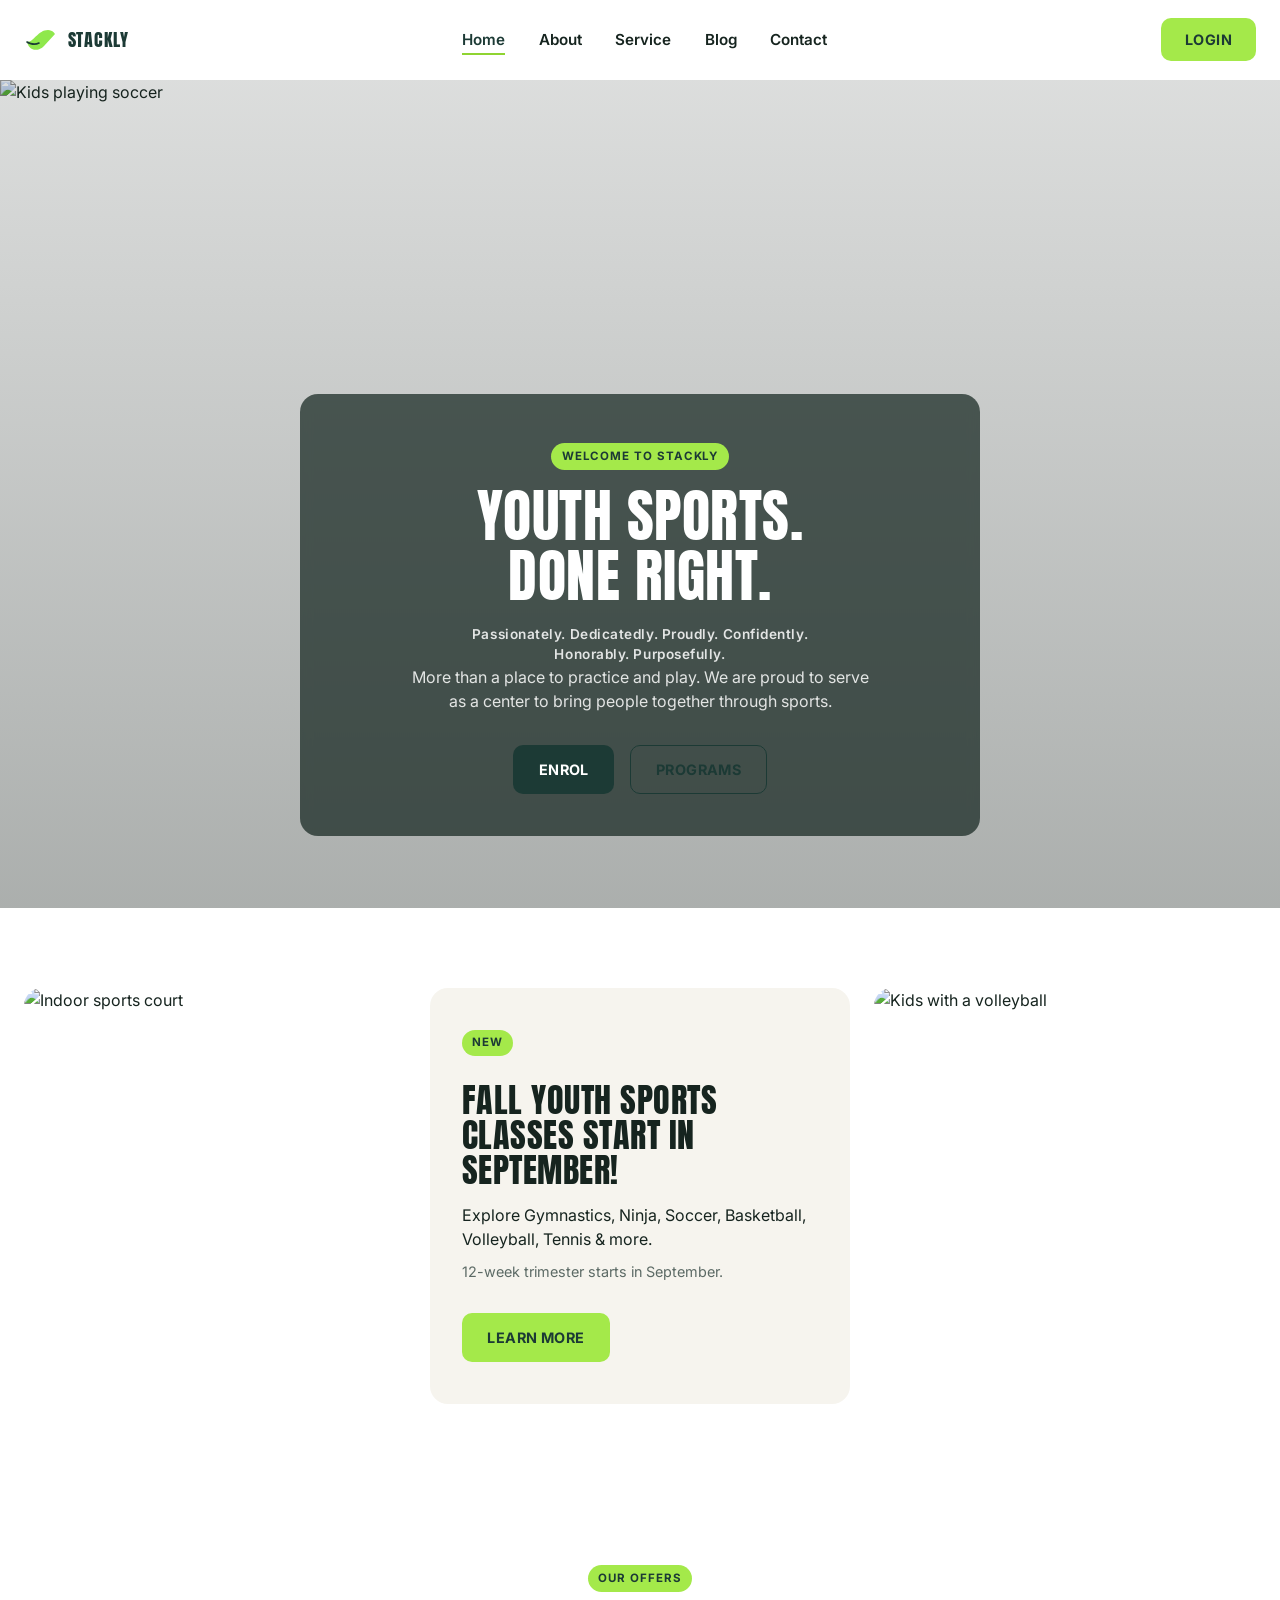
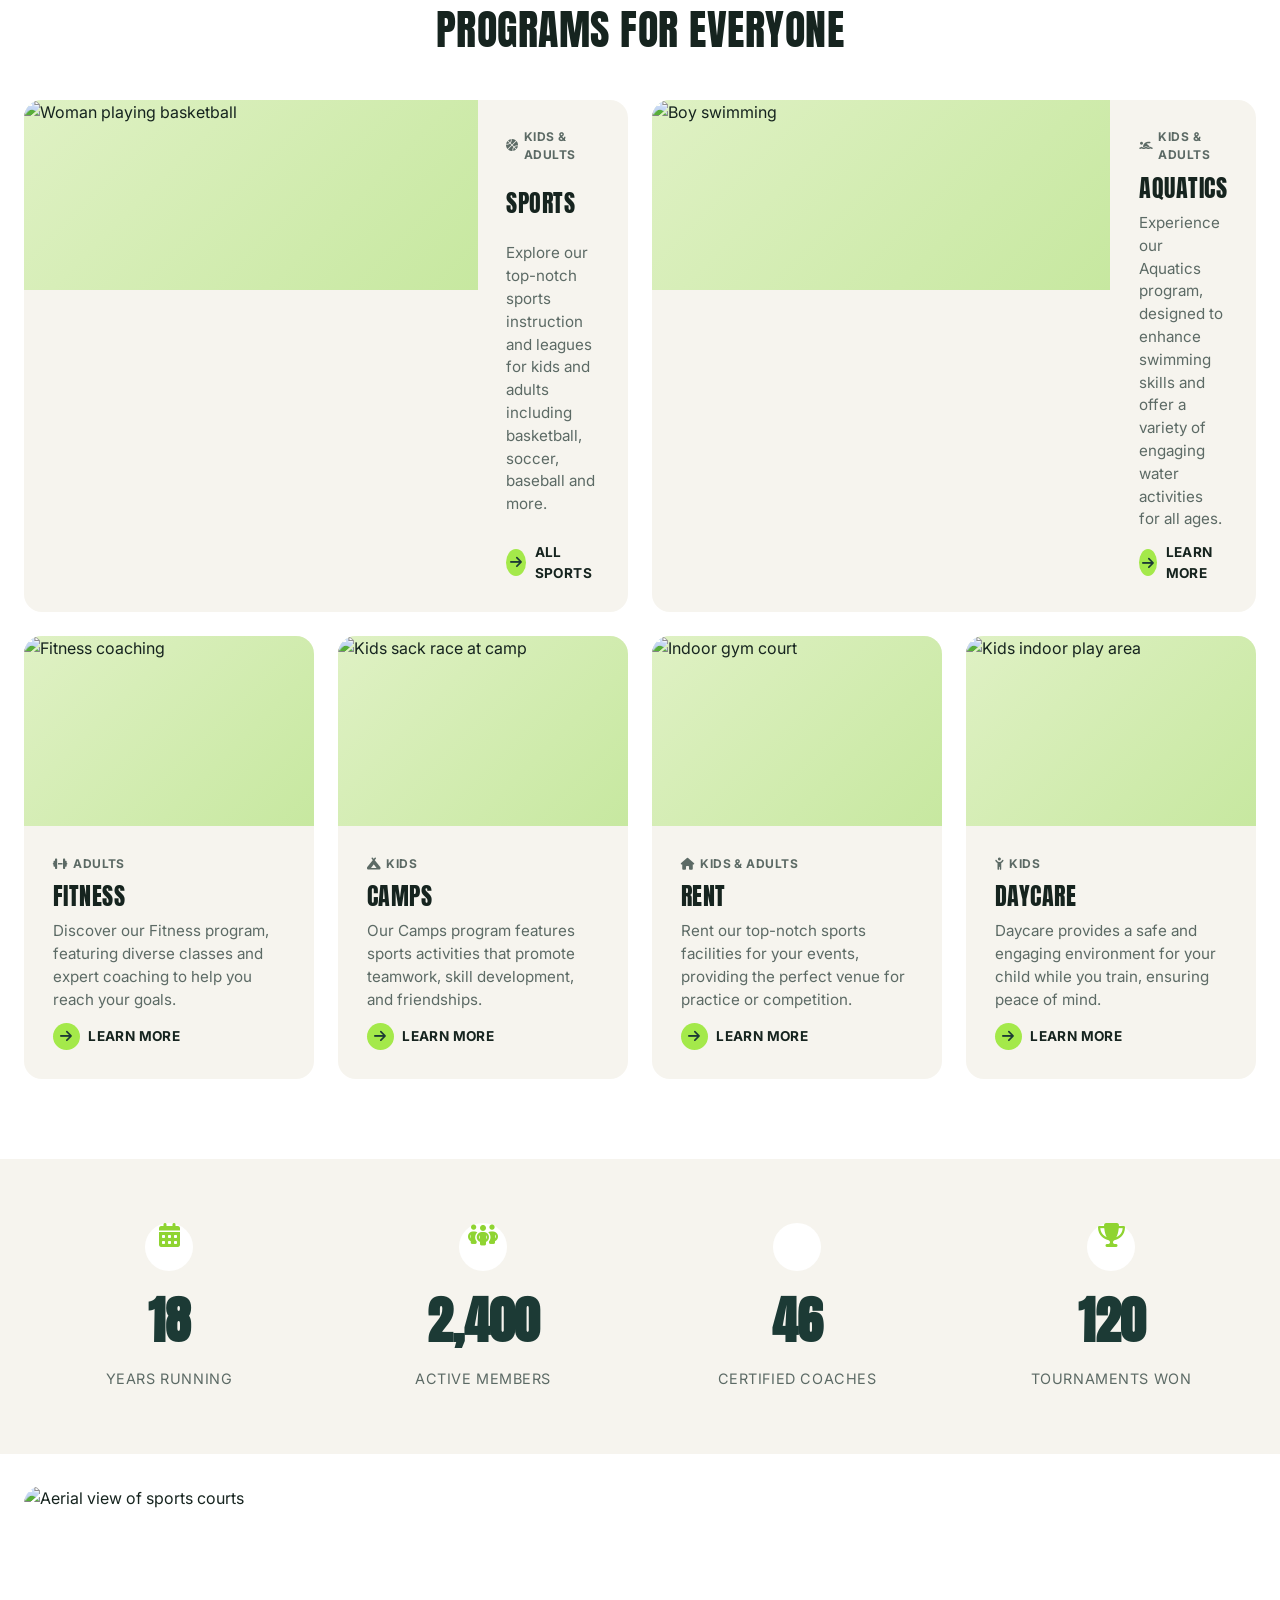
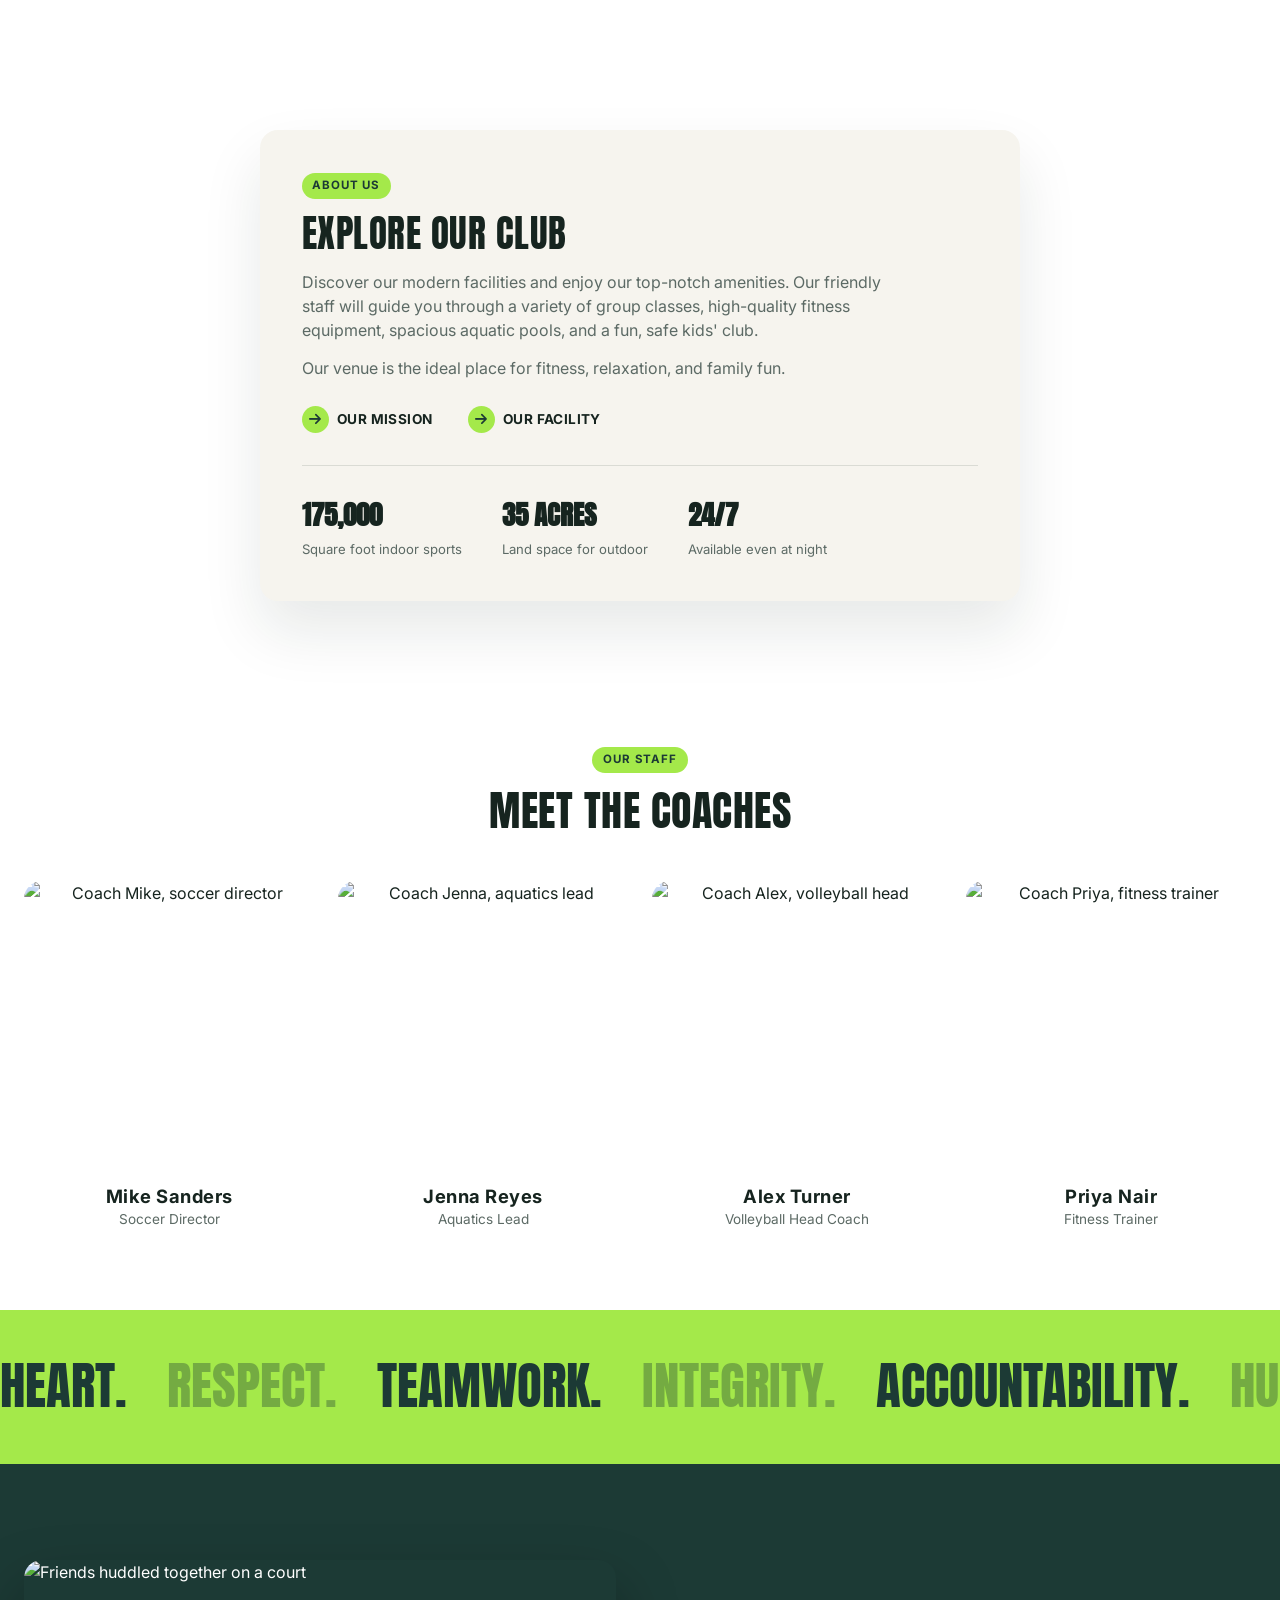
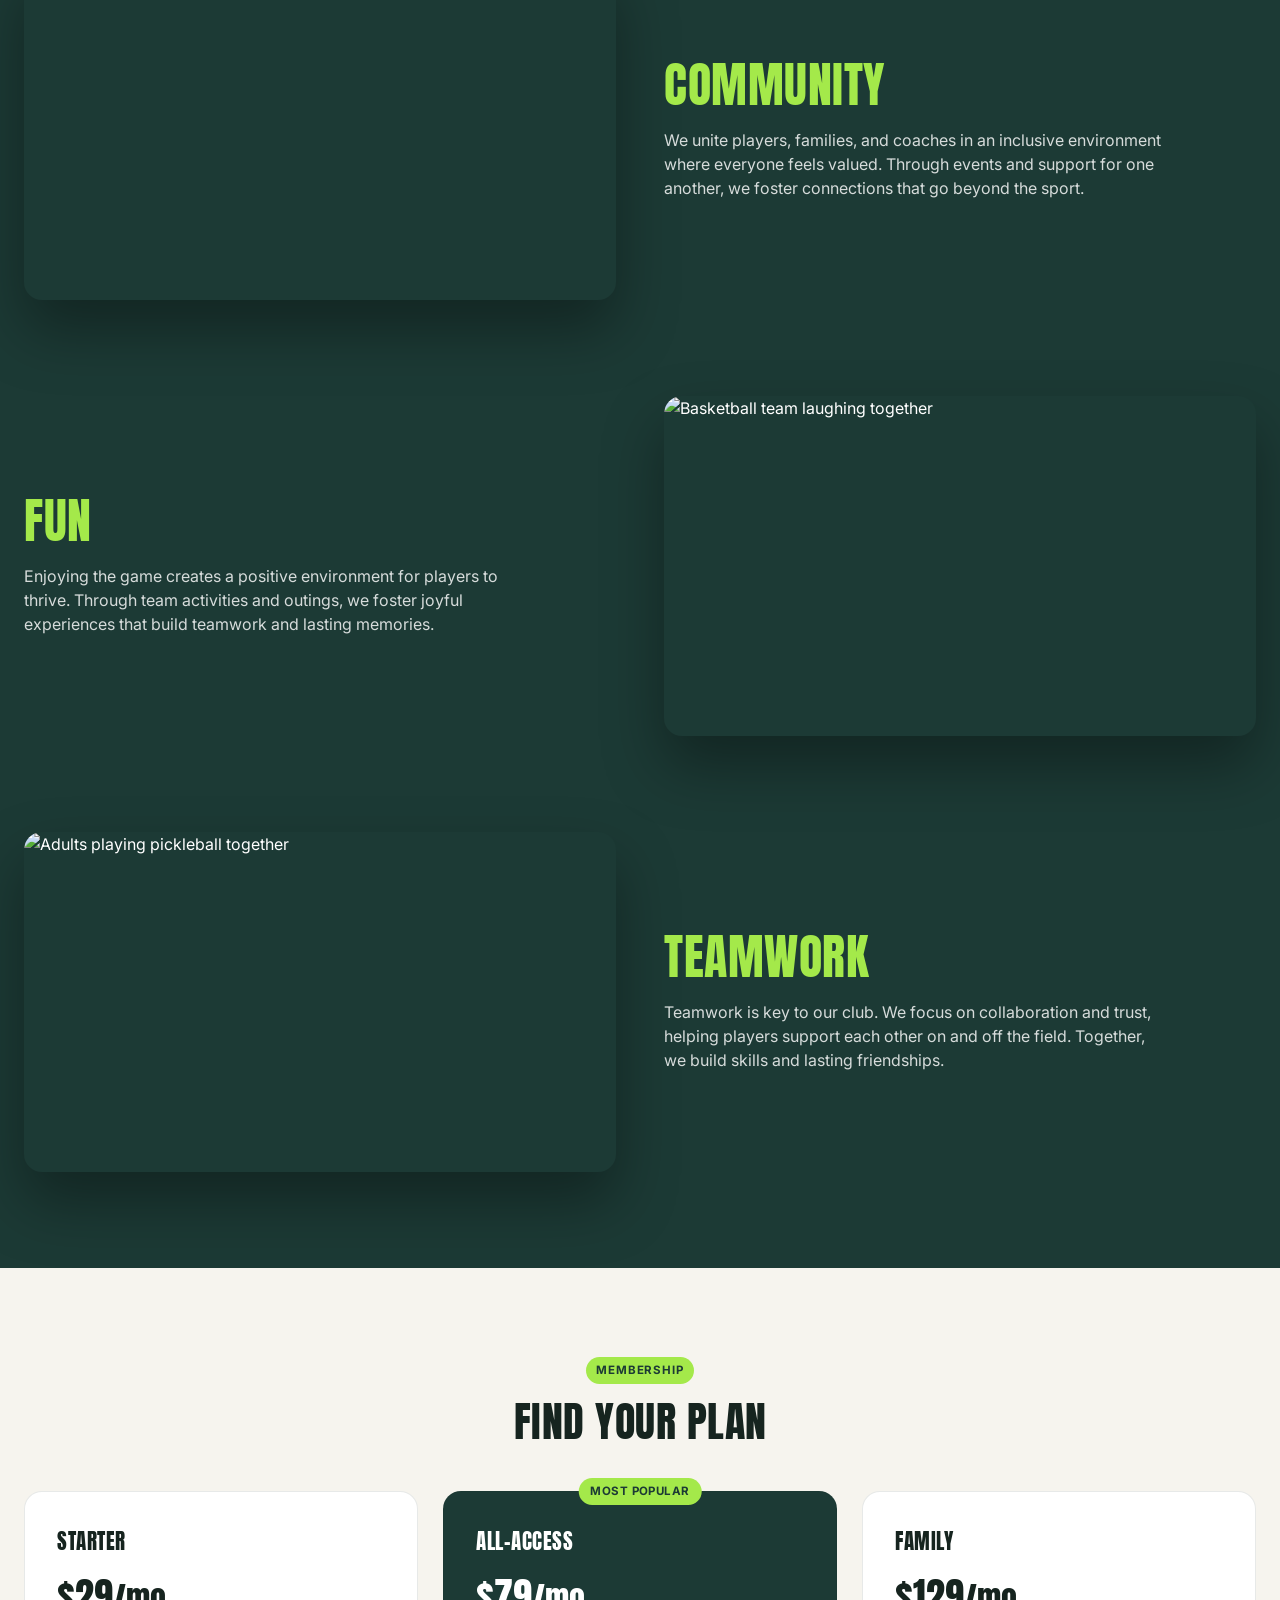
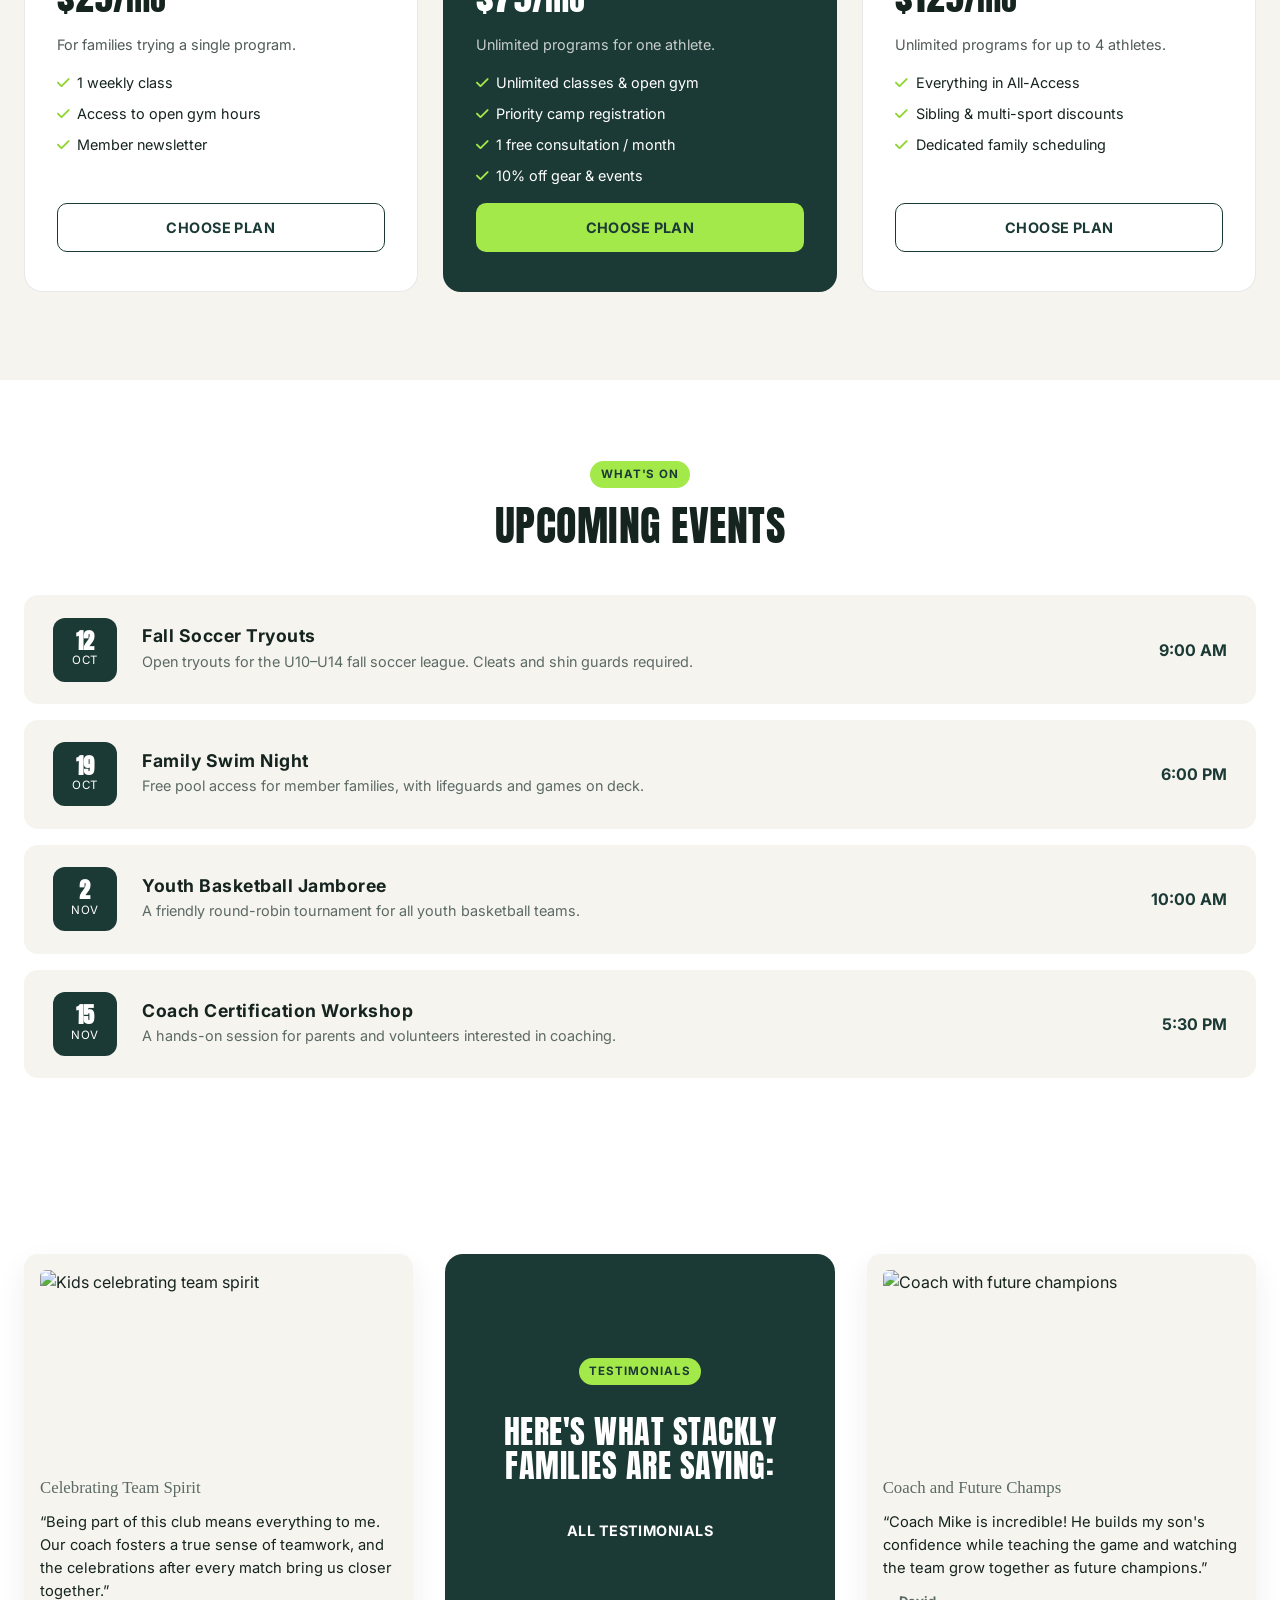
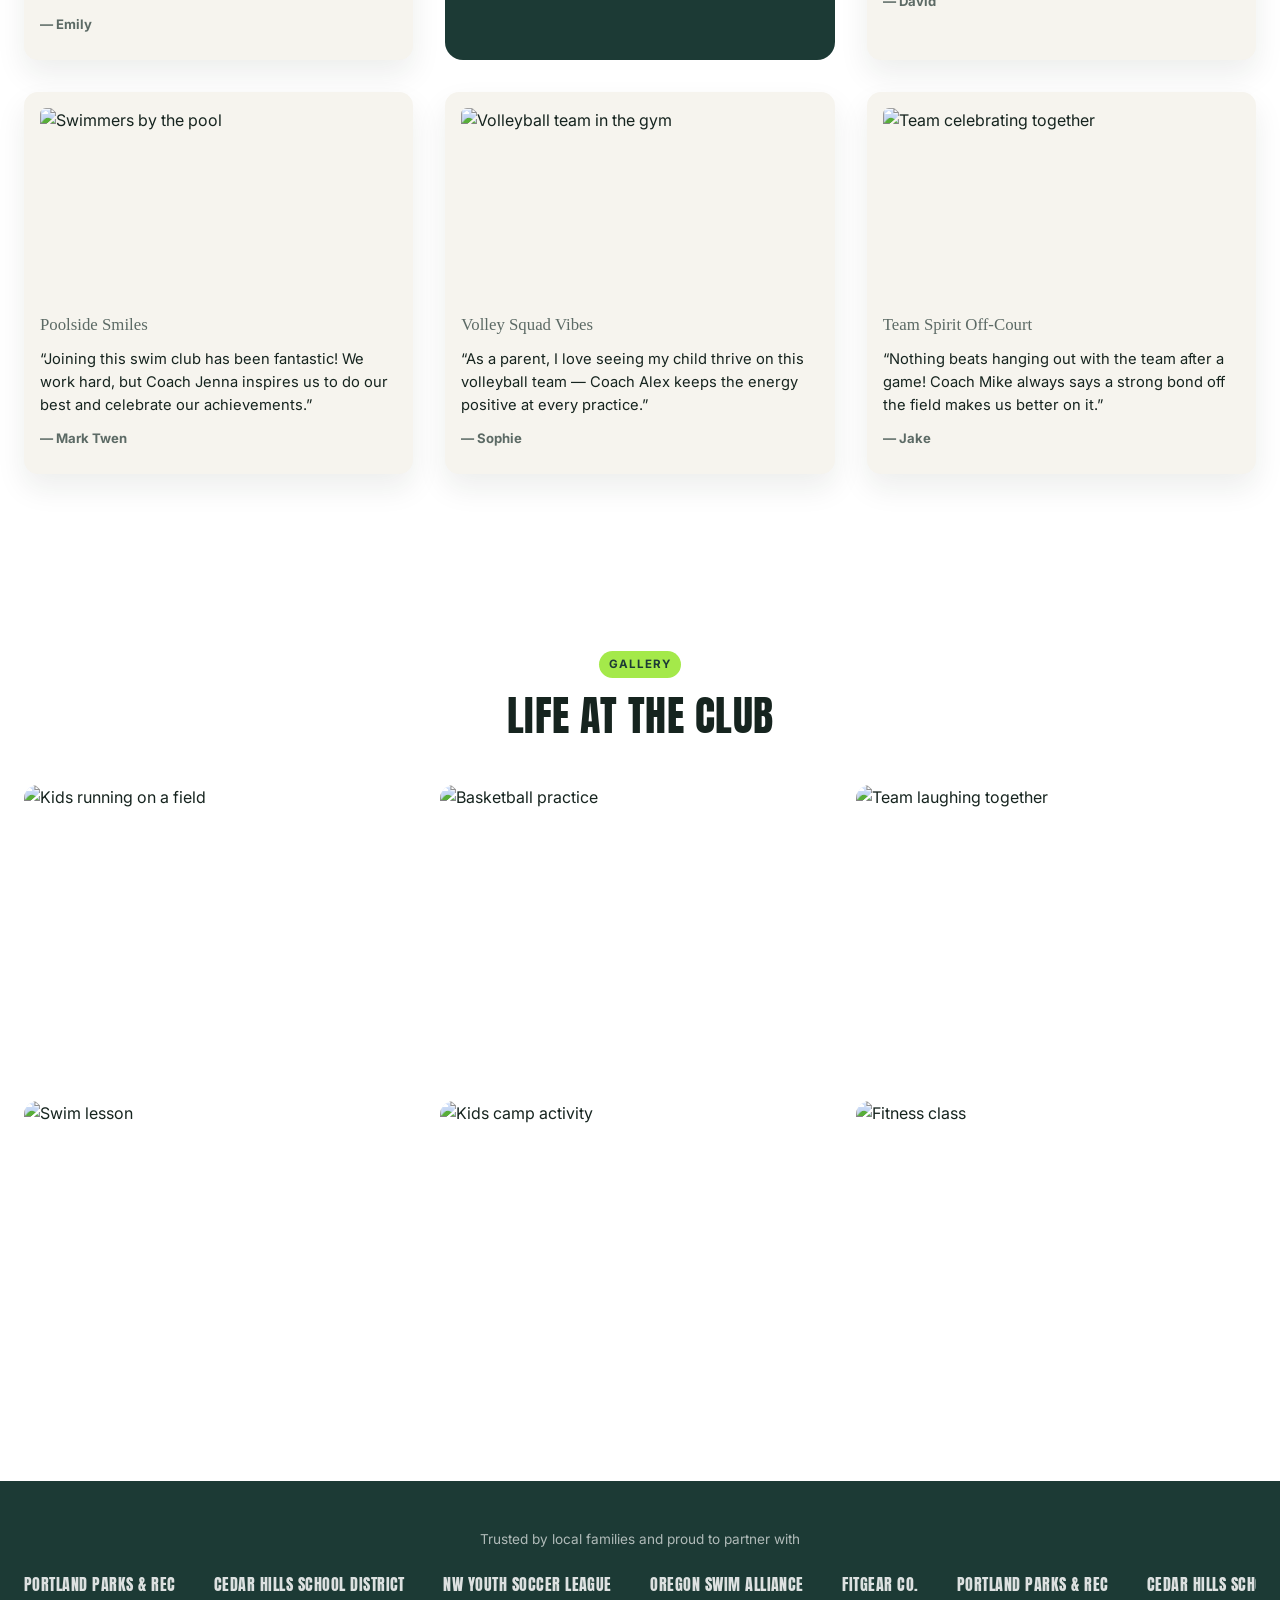
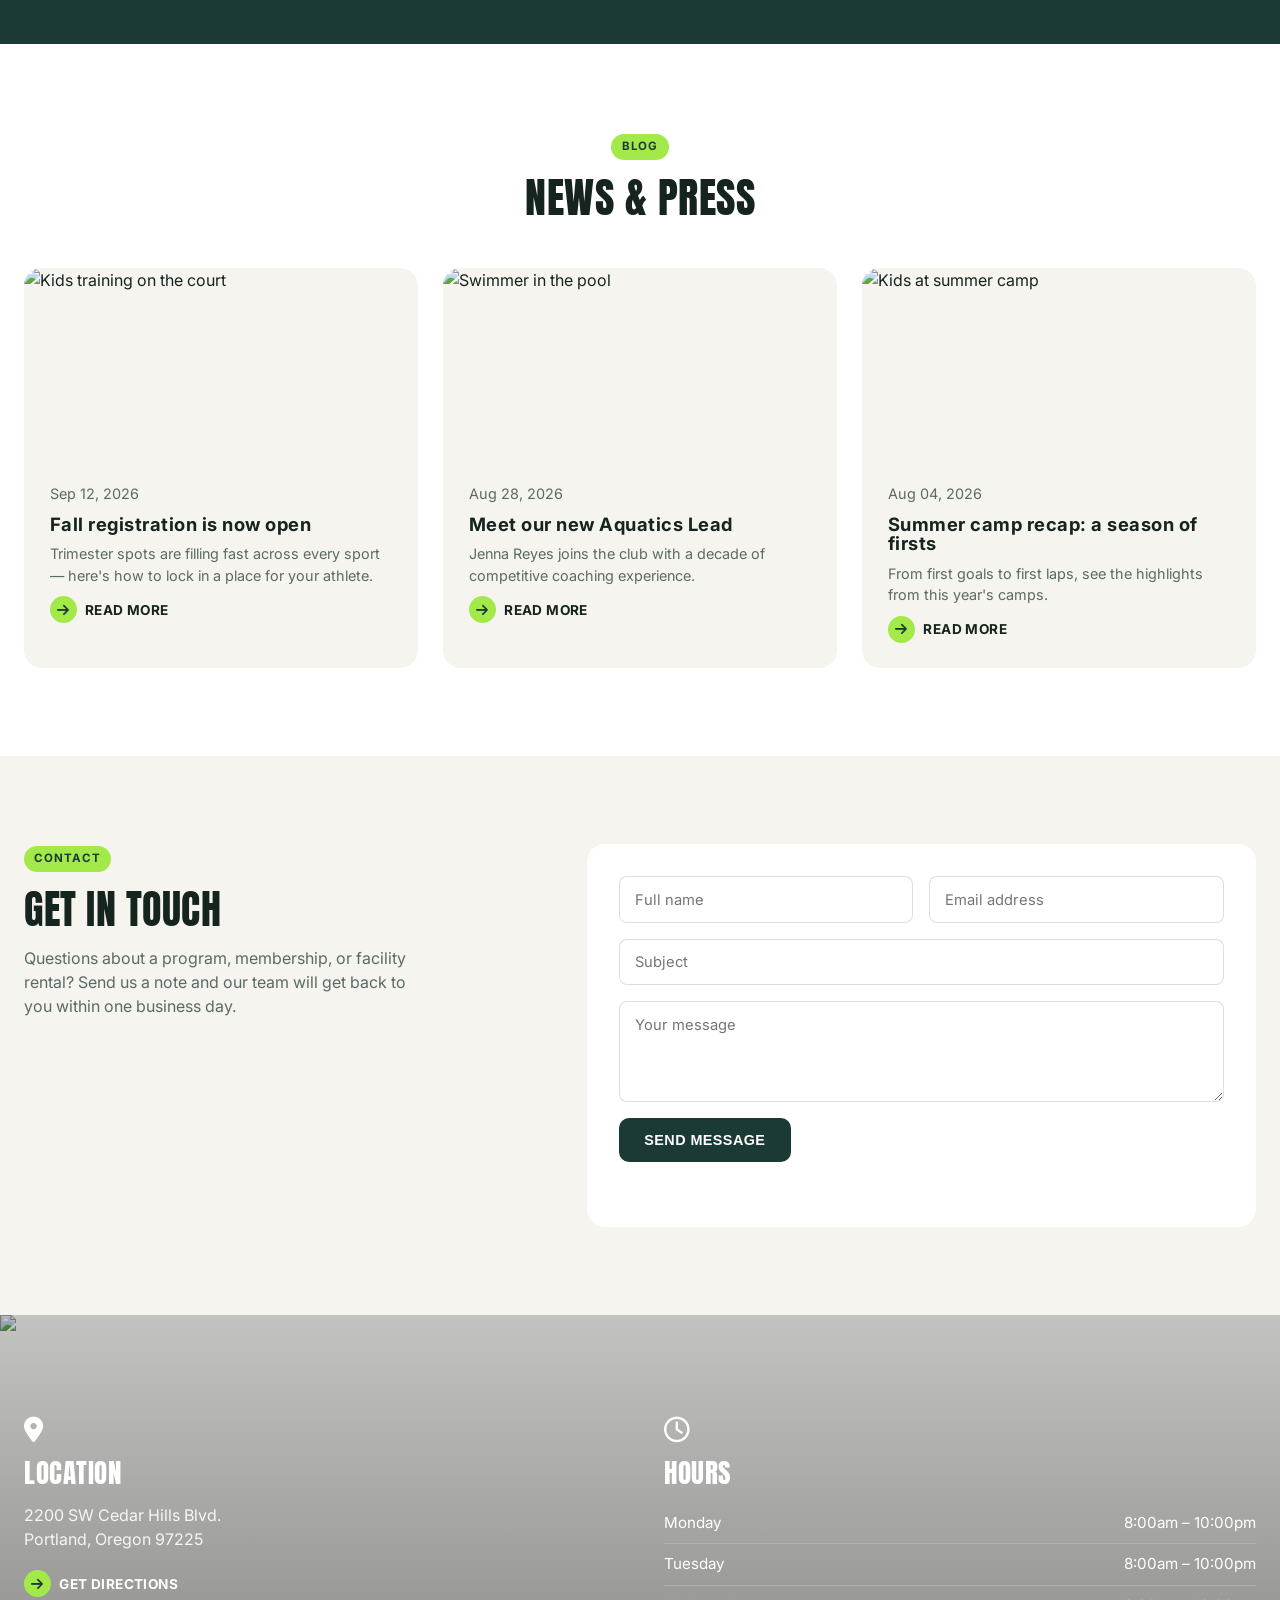
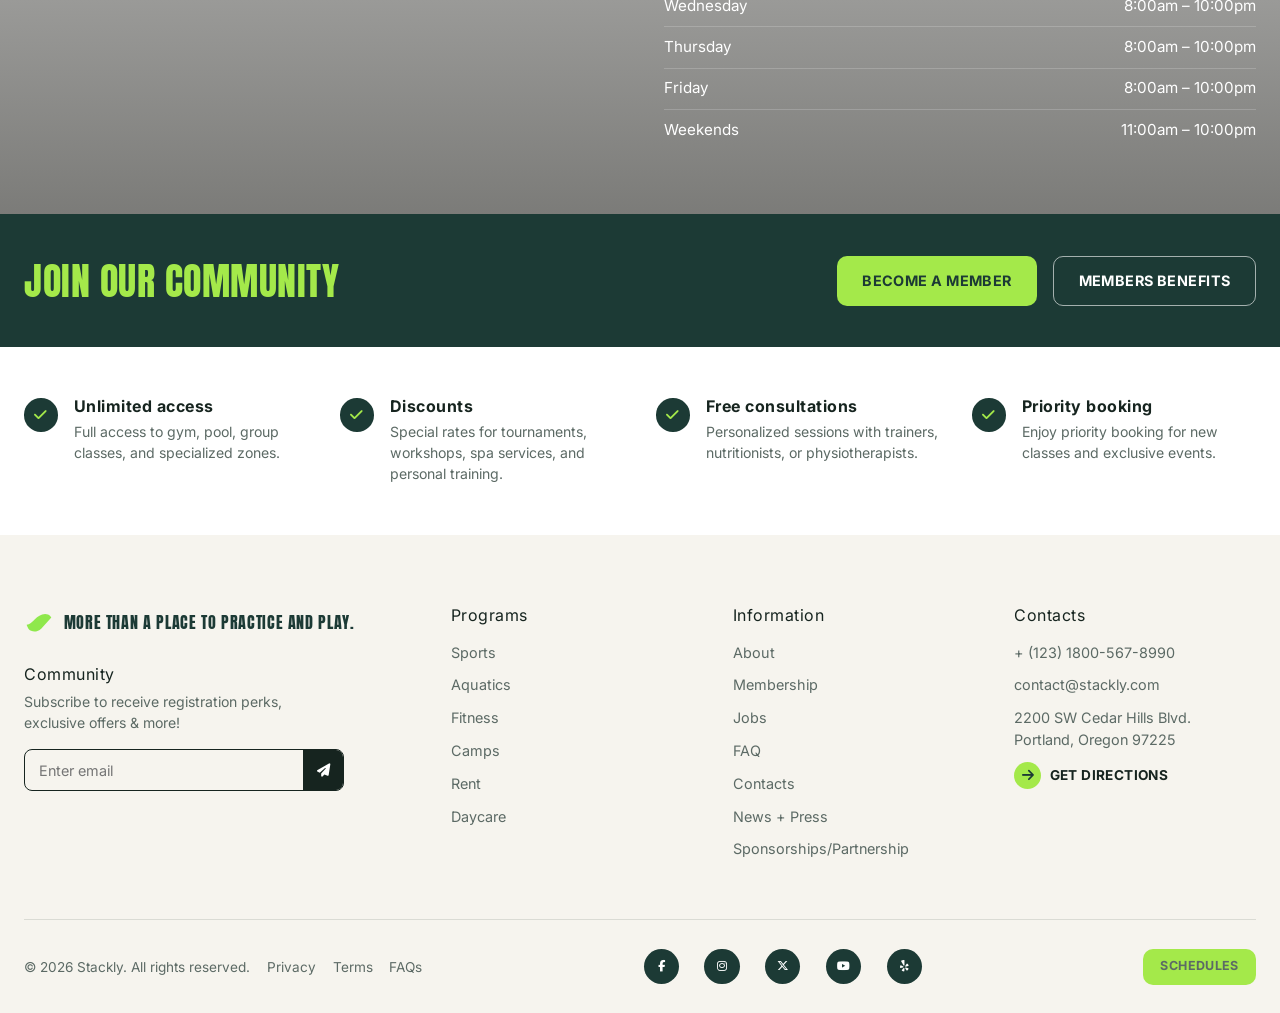
==== index.html @ ed0fb5b7 "first commit" ====
<!DOCTYPE html>
<html lang="en">
<head>
<meta charset="UTF-8">
<meta name="viewport" content="width=device-width, initial-scale=1.0">
<title>Stackly — Youth Sports. Done Right.</title>
<link rel="preconnect" href="https://fonts.googleapis.com">
<link rel="preconnect" href="https://fonts.gstatic.com" crossorigin>
<link href="https://fonts.googleapis.com/css2?family=Anton&family=Inter:wght@400;500;600;700&display=swap" rel="stylesheet">
<link rel="stylesheet" href="https://cdnjs.cloudflare.com/ajax/libs/font-awesome/6.5.2/css/all.min.css" integrity="sha512-Evv84Mr4kqVGRNSgIGL/F/aIDqQb7xQ2vcrdIwxfjThSH8CSR7PBEakCr51Ck+w+/U6swU2Im1vVX0SVk9ABhg==" crossorigin="anonymous" referrerpolicy="no-referrer">
<link rel="stylesheet" href="styles.css">
<link rel="stylesheet" href="https://cdnjs.cloudflare.com/ajax/libs/font-awesome/6.7.2/css/all.min.css">
</head>
<body>

<div class="scroll-progress" id="scrollProgress"></div>

<!-- ===== HEADER ===== -->
<header class="site-header" id="siteHeader">
  <div class="header-inner">
    <a href="./index.html" class="logo">
      <svg width="34" height="34" viewBox="0 0 34 34" fill="none" xmlns="http://www.w3.org/2000/svg">
        <path d="M3 20C10 20 14 8 24 8C29 8 31 12 31 12L20 24C20 24 15 30 8 27C4.5 25.5 3 20 3 20Z" fill="#8FE84C"/>
        <path d="M3 20C3 20 9 24 15 21" stroke="#1B3B36" stroke-width="1.6" stroke-linecap="round"/>
      </svg>
      <span>Stackly</span>
    </a>

    <nav class="main-nav" id="mainNav">
      <ul>
        <li><a href="./index.html" class="nav-link active">Home</a></li>
        <li><a href="./about.html" class="nav-link">About</a></li>
        <li><a href="./service.html" class="nav-link">Service</a></li>
        <li><a href="./blog.html" class="nav-link">Blog</a></li>
        <li><a href="./contact.html" class="nav-link">Contact</a></li>
      </ul>
    </nav>

    <div class="header-actions">
      <a href="./login.html" class="btn btn-login">Login</a>
      <button class="hamburger" id="hamburger" aria-label="Toggle menu" aria-expanded="false">
        <span></span><span></span><span></span>
      </button>
    </div>
  </div>
</header>

<!-- ===== HERO ===== -->
<section class="hero" id="home">
  <div class="hero-media">
    <img src="https://images.unsplash.com/photo-1508098682722-e99c43a406b2?q=80&w=1920&auto=format&fit=crop" alt="Kids playing soccer">
  </div>
  <div class="hero-card reveal" data-reveal>
    <span class="tag">Welcome to Stackly</span>
    <h1>Youth Sports.<br>Done Right.</h1>
    <p class="hero-descriptors">Passionately. Dedicatedly. Proudly. Confidently. Honorably. Purposefully.</p>
    <p>More than a place to practice and play. We are proud to serve as a
      center to bring people together through sports.</p>
    <div class="hero-buttons">
      <a href="#service" class="btn btn-dark">Enrol</a>
      <a href="#service" class="btn btn-outline">Programs</a>
    </div>
  </div>
</section>

<!-- ===== PROMO STRIP ===== -->
<section class="promo">
  <div class="promo-grid">
    <figure class="promo-img reveal" data-reveal>
      <img src="https://images.unsplash.com/photo-1546519638-68e109498ffc?q=80&w=1200&auto=format&fit=crop" alt="Indoor sports court">
    </figure>
    <div class="promo-copy reveal" data-reveal>
      <span class="tag tag-light">New</span>
      <h2>Fall youth sports<br>classes start in<br>September!</h2>
      <p>Explore Gymnastics, Ninja, Soccer, Basketball, Volleyball, Tennis
        &amp; more.</p>
      <p class="fine">12-week trimester starts in September.</p>
      <a href="#service" class="btn btn-lime">Learn more</a>
    </div>
    <figure class="promo-img reveal" data-reveal>
      <img src="https://images.unsplash.com/photo-1594736797933-d0b22ba52a4d?q=80&w=1200&auto=format&fit=crop" alt="Kids with a volleyball">
    </figure>
  </div>
</section>

<!-- ===== SERVICE / PROGRAMS ===== -->
<section class="programs" id="service">
  <div class="section-head reveal" data-reveal>
    <span class="tag tag-light">Our offers</span>
    <h2>Programs for everyone</h2>
  </div>

  <div class="programs-grid">
    <article class="program-card program-large reveal" data-reveal>
      <img src="https://images.unsplash.com/photo-1517649763962-0c623066013b?q=80&w=1000&auto=format&fit=crop" alt="Woman playing basketball">
      <div class="program-body">
        <span class="chip"><i class="fa-solid fa-basketball"></i> Kids &amp; Adults</span>
        <h3>Sports</h3>
        <p>Explore our top-notch sports instruction and leagues for kids
          and adults including basketball, soccer, baseball and more.</p>
        <a href="#" class="link-arrow">All sports</a>
      </div>
    </article>

    <article class="program-card program-large reveal" data-reveal>
      <img src="https://images.unsplash.com/photo-1600965962361-9035dbfd1c50?q=80&w=1000&auto=format&fit=crop" alt="Boy swimming">
      <div class="program-body">
        <span class="chip"><i class="fa-solid fa-person-swimming"></i> Kids &amp; Adults</span>
        <h3>Aquatics</h3>
        <p>Experience our Aquatics program, designed to enhance swimming
          skills and offer a variety of engaging water activities for all ages.</p>
        <a href="#" class="link-arrow">Learn more</a>
      </div>
    </article>

    <article class="program-card reveal" data-reveal>
      <img src="https://images.unsplash.com/photo-1518611012118-696072aa579a?q=80&w=700&auto=format&fit=crop" alt="Fitness coaching">
      <div class="program-body">
        <span class="chip"><i class="fa-solid fa-dumbbell"></i> Adults</span>
        <h3>Fitness</h3>
        <p>Discover our Fitness program, featuring diverse classes and
          expert coaching to help you reach your goals.</p>
        <a href="#" class="link-arrow">Learn more</a>
      </div>
    </article>

    <article class="program-card reveal" data-reveal>
      <img src="https://images.unsplash.com/photo-1526401485004-46910ecc8e51?q=80&w=700&auto=format&fit=crop" alt="Kids sack race at camp" data-fallback-icon="fa-campground">
      <div class="program-body">
        <span class="chip"><i class="fa-solid fa-campground"></i> Kids</span>
        <h3>Camps</h3>
        <p>Our Camps program features sports activities that promote
          teamwork, skill development, and friendships.</p>
        <a href="#" class="link-arrow">Learn more</a>
      </div>
    </article>

    <article class="program-card reveal" data-reveal>
      <img src="https://images.unsplash.com/photo-1546519638-68e109498ffc?q=80&w=700&auto=format&fit=crop" alt="Indoor gym court">
      <div class="program-body">
        <span class="chip"><i class="fa-solid fa-house"></i> Kids &amp; Adults</span>
        <h3>Rent</h3>
        <p>Rent our top-notch sports facilities for your events, providing
          the perfect venue for practice or competition.</p>
        <a href="#" class="link-arrow">Learn more</a>
      </div>
    </article>

    <article class="program-card reveal" data-reveal>
      <img src="https://images.unsplash.com/photo-1596464716127-f2a82984de30?q=80&w=700&auto=format&fit=crop" alt="Kids indoor play area">
      <div class="program-body">
        <span class="chip"><i class="fa-solid fa-child-reaching"></i> Kids</span>
        <h3>Daycare</h3>
        <p>Daycare provides a safe and engaging environment for your
          child while you train, ensuring peace of mind.</p>
        <a href="#" class="link-arrow">Learn more</a>
      </div>
    </article>
  </div>
</section>

<!-- ===== ACHIEVEMENTS ===== -->
<section class="achievements">
  <div class="achievements-grid">
    <div class="achieve reveal" data-reveal>
      <i class="fa-solid fa-calendar-days achieve-icon"></i>
      <strong data-count="18">0</strong>
      <span>Years running</span>
    </div>
    <div class="achieve reveal" data-reveal>
      <i class="fa-solid fa-people-group achieve-icon"></i>
      <strong data-count="2400">0</strong>
      <span>Active members</span>
    </div>
    <div class="achieve reveal" data-reveal>
      <i class="fa-solid fa-whistle achieve-icon"></i>
      <strong data-count="46">0</strong>
      <span>Certified coaches</span>
    </div>
    <div class="achieve reveal" data-reveal>
      <i class="fa-solid fa-trophy achieve-icon"></i>
      <strong data-count="120">0</strong>
      <span>Tournaments won</span>
    </div>
  </div>
</section>

<!-- ===== ABOUT / EXPLORE CLUB ===== -->
<section class="explore" id="about">
  <div class="explore-media">
    <img src="https://images.unsplash.com/photo-1524015368236-d0e2680f0c04?q=80&w=1600&auto=format&fit=crop" alt="Aerial view of sports courts">
  </div>

  <div class="explore-card reveal" data-reveal>
    <span class="tag tag-light">About us</span>
    <h2>Explore our club</h2>
    <p>Discover our modern facilities and enjoy our top-notch amenities.
      Our friendly staff will guide you through a variety of group
      classes, high-quality fitness equipment, spacious aquatic pools,
      and a fun, safe kids' club.</p>
    <p>Our venue is the ideal place for fitness, relaxation, and family fun.</p>

    <div class="explore-links">
      <a href="#about" class="link-arrow">Our mission</a>
      <a href="#about" class="link-arrow">Our facility</a>
    </div>

    <div class="stats">
      <div class="stat">
        <strong>175,000</strong>
        <span>Square foot indoor sports</span>
      </div>
      <div class="stat">
        <strong>35 acres</strong>
        <span>Land space for outdoor</span>
      </div>
      <div class="stat">
        <strong>24/7</strong>
        <span>Available even at night</span>
      </div>
    </div>
  </div>
</section>

<!-- ===== COACHES ===== -->
<section class="coaches">
  <div class="section-head reveal" data-reveal>
    <span class="tag tag-light">Our staff</span>
    <h2>Meet the coaches</h2>
  </div>
  <div class="coaches-grid">
    <article class="coach-card reveal" data-reveal>
      <img src="https://images.unsplash.com/photo-1607346256330-dee7af15f7c5?q=80&w=600&auto=format&fit=crop" alt="Coach Mike, soccer director" data-fallback-icon="fa-futbol">
      <h3>Mike Sanders</h3>
      <span>Soccer Director</span>
    </article>
    <article class="coach-card reveal" data-reveal>
      <img src="https://images.unsplash.com/photo-1544005313-94ddf0286df2?q=80&w=600&auto=format&fit=crop" alt="Coach Jenna, aquatics lead" data-fallback-icon="fa-person-swimming">
      <h3>Jenna Reyes</h3>
      <span>Aquatics Lead</span>
    </article>
    <article class="coach-card reveal" data-reveal>
      <img src="https://images.unsplash.com/photo-1500648767791-00dcc994a43e?q=80&w=600&auto=format&fit=crop" alt="Coach Alex, volleyball head" data-fallback-icon="fa-volleyball">
      <h3>Alex Turner</h3>
      <span>Volleyball Head Coach</span>
    </article>
    <article class="coach-card reveal" data-reveal>
      <img src="https://images.unsplash.com/photo-1487412720507-e7ab37603c6f?q=80&w=600&auto=format&fit=crop" alt="Coach Priya, fitness trainer" data-fallback-icon="fa-dumbbell">
      <h3>Priya Nair</h3>
      <span>Fitness Trainer</span>
    </article>
  </div>
</section>

<!-- ===== VALUES MARQUEE ===== -->
<section class="values">
  <div class="marquee">
    <div class="marquee-track">
      <span>Heart.</span><span class="dim">Respect.</span><span>Teamwork.</span><span class="dim">Integrity.</span><span>Accountability.</span><span class="dim">Humility.</span><span>Spirit.</span><span class="dim">Self-Belief.</span>
      <span>Heart.</span><span class="dim">Respect.</span><span>Teamwork.</span><span class="dim">Integrity.</span><span>Accountability.</span><span class="dim">Humility.</span><span>Spirit.</span><span class="dim">Self-Belief.</span>
    </div>
  </div>
</section>

<!-- ===== COMMUNITY / FUN / TEAMWORK ===== -->
<section class="pillars">
  <div class="pillar">
    <figure class="pillar-img reveal" data-reveal="left">
      <img src="https://images.unsplash.com/photo-1543351611-58f69d7c1781?q=80&w=1200&auto=format&fit=crop" alt="Friends huddled together on a court">
    </figure>
    <div class="pillar-copy reveal" data-reveal="right">
      <h2>Community</h2>
      <p>We unite players, families, and coaches in an inclusive
        environment where everyone feels valued. Through events and
        support for one another, we foster connections that go beyond
        the sport.</p>
    </div>
  </div>

  <div class="pillar pillar-reverse">
    <figure class="pillar-img reveal" data-reveal="right">
      <img src="https://images.unsplash.com/photo-1519861531473-9200262188bf?q=80&w=1200&auto=format&fit=crop" alt="Basketball team laughing together">
    </figure>
    <div class="pillar-copy reveal" data-reveal="left">
      <h2>Fun</h2>
      <p>Enjoying the game creates a positive environment for players to
        thrive. Through team activities and outings, we foster joyful
        experiences that build teamwork and lasting memories.</p>
    </div>
  </div>

  <div class="pillar">
    <figure class="pillar-img reveal" data-reveal="left">
      <img src="https://images.unsplash.com/photo-1595435934249-5df7ed86e1c0?q=80&w=1200&auto=format&fit=crop" alt="Adults playing pickleball together">
    </figure>
    <div class="pillar-copy reveal" data-reveal="right">
      <h2>Teamwork</h2>
      <p>Teamwork is key to our club. We focus on collaboration and
        trust, helping players support each other on and off the field.
        Together, we build skills and lasting friendships.</p>
    </div>
  </div>
</section>

<!-- ===== TESTIMONIALS / BLOG ===== -->
<section class="pricing">
  <div class="section-head reveal" data-reveal>
    <span class="tag tag-light">Membership</span>
    <h2>Find your plan</h2>
  </div>
  <div class="pricing-grid">
    <article class="price-card reveal" data-reveal="zoom">
      <h3>Starter</h3>
      <p class="price"><span>$29</span>/mo</p>
      <p class="price-desc">For families trying a single program.</p>
      <ul>
        <li>1 weekly class</li>
        <li>Access to open gym hours</li>
        <li>Member newsletter</li>
      </ul>
      <a href="#login" class="btn btn-outline">Choose plan</a>
    </article>
    <article class="price-card price-featured reveal" data-reveal>
      <span class="price-badge">Most popular</span>
      <h3>All-Access</h3>
      <p class="price"><span>$79</span>/mo</p>
      <p class="price-desc">Unlimited programs for one athlete.</p>
      <ul>
        <li>Unlimited classes &amp; open gym</li>
        <li>Priority camp registration</li>
        <li>1 free consultation / month</li>
        <li>10% off gear &amp; events</li>
      </ul>
      <a href="#login" class="btn btn-lime">Choose plan</a>
    </article>
    <article class="price-card reveal" data-reveal="zoom">
      <h3>Family</h3>
      <p class="price"><span>$129</span>/mo</p>
      <p class="price-desc">Unlimited programs for up to 4 athletes.</p>
      <ul>
        <li>Everything in All-Access</li>
        <li>Sibling &amp; multi-sport discounts</li>
        <li>Dedicated family scheduling</li>
      </ul>
      <a href="#login" class="btn btn-outline">Choose plan</a>
    </article>
  </div>
</section>

<!-- ===== UPCOMING EVENTS ===== -->
<section class="events">
  <div class="section-head reveal" data-reveal>
    <span class="tag tag-light">What's on</span>
    <h2>Upcoming events</h2>
  </div>
  <div class="events-list">
    <div class="event-row reveal" data-reveal>
      <div class="event-date"><strong>12</strong><span>Oct</span></div>
      <div class="event-body">
        <h3>Fall Soccer Tryouts</h3>
        <p>Open tryouts for the U10–U14 fall soccer league. Cleats and shin guards required.</p>
      </div>
      <span class="event-time">9:00 AM</span>
    </div>
    <div class="event-row reveal" data-reveal>
      <div class="event-date"><strong>19</strong><span>Oct</span></div>
      <div class="event-body">
        <h3>Family Swim Night</h3>
        <p>Free pool access for member families, with lifeguards and games on deck.</p>
      </div>
      <span class="event-time">6:00 PM</span>
    </div>
    <div class="event-row reveal" data-reveal>
      <div class="event-date"><strong>2</strong><span>Nov</span></div>
      <div class="event-body">
        <h3>Youth Basketball Jamboree</h3>
        <p>A friendly round-robin tournament for all youth basketball teams.</p>
      </div>
      <span class="event-time">10:00 AM</span>
    </div>
    <div class="event-row reveal" data-reveal>
      <div class="event-date"><strong>15</strong><span>Nov</span></div>
      <div class="event-body">
        <h3>Coach Certification Workshop</h3>
        <p>A hands-on session for parents and volunteers interested in coaching.</p>
      </div>
      <span class="event-time">5:30 PM</span>
    </div>
  </div>
</section>

<section class="testimonials" id="testimonials">
  <div class="testimonials-grid">

    <figure class="polaroid reveal" data-reveal>
      <img src="https://images.unsplash.com/photo-1526232761682-d26e03ac148e?q=80&w=700&auto=format&fit=crop" alt="Kids celebrating team spirit">
      <figcaption>Celebrating Team Spirit</figcaption>
      <blockquote>“Being part of this club means everything to me. Our
        coach fosters a true sense of teamwork, and the celebrations
        after every match bring us closer together.”
        <cite>— Emily</cite></blockquote>
    </figure>

    <div class="testimonials-heading reveal" data-reveal>
      <span class="tag tag-light">Testimonials</span>
      <h2>Here's what Stackly families are saying:</h2>
      <a href="#testimonials" class="btn btn-dark">All testimonials</a>
    </div>

    <figure class="polaroid reveal" data-reveal>
      <img src="https://images.unsplash.com/photo-1529900748604-07564a03e7a6?q=80&w=700&auto=format&fit=crop" alt="Coach with future champions">
      <figcaption>Coach and Future Champs</figcaption>
      <blockquote>“Coach Mike is incredible! He builds my son's
        confidence while teaching the game and watching the team grow
        together as future champions.”
        <cite>— David</cite></blockquote>
    </figure>

    <figure class="polaroid reveal" data-reveal>
      <img src="https://images.unsplash.com/photo-1560089168-6516781a3ea6?q=80&w=700&auto=format&fit=crop" alt="Swimmers by the pool">
      <figcaption>Poolside Smiles</figcaption>
      <blockquote>“Joining this swim club has been fantastic! We work
        hard, but Coach Jenna inspires us to do our best and celebrate
        our achievements.”
        <cite>— Mark Twen</cite></blockquote>
    </figure>

    <figure class="polaroid reveal" data-reveal>
      <img src="https://images.unsplash.com/photo-1600679472233-4b0022a49f47?q=80&w=700&auto=format&fit=crop" alt="Volleyball team in the gym">
      <figcaption>Volley Squad Vibes</figcaption>
      <blockquote>“As a parent, I love seeing my child thrive on this
        volleyball team — Coach Alex keeps the energy positive at every
        practice.”
        <cite>— Sophie</cite></blockquote>
    </figure>

    <figure class="polaroid reveal" data-reveal>
      <img src="https://images.unsplash.com/photo-1541534741688-6078c6bfb5c5?q=80&w=700&auto=format&fit=crop" alt="Team celebrating together">
      <figcaption>Team Spirit Off-Court</figcaption>
      <blockquote>“Nothing beats hanging out with the team after a game!
        Coach Mike always says a strong bond off the field makes us
        better on it.”
        <cite>— Jake</cite></blockquote>
    </figure>
  </div>
</section>

<!-- ===== GALLERY ===== -->
<section class="gallery">
  <div class="section-head reveal" data-reveal>
    <span class="tag tag-light">Gallery</span>
    <h2>Life at the club</h2>
  </div>
  <div class="gallery-grid">
    <figure class="gallery-item reveal" data-reveal><img src="https://images.unsplash.com/photo-1552667466-07770ae110d0?q=80&w=700&auto=format&fit=crop" alt="Kids running on a field" data-fallback-icon="fa-person-running"></figure>
    <figure class="gallery-item reveal" data-reveal><img src="https://images.unsplash.com/photo-1461896836934-ffe607ba8211?q=80&w=700&auto=format&fit=crop" alt="Basketball practice" data-fallback-icon="fa-basketball"></figure>
    <figure class="gallery-item reveal" data-reveal><img src="https://images.unsplash.com/photo-1519861531473-9200262188bf?q=80&w=700&auto=format&fit=crop" alt="Team laughing together" data-fallback-icon="fa-people-group"></figure>
    <figure class="gallery-item reveal" data-reveal><img src="https://images.unsplash.com/photo-1571019613454-1cb2f99b2d8b?q=80&w=700&auto=format&fit=crop" alt="Swim lesson" data-fallback-icon="fa-person-swimming"></figure>
    <figure class="gallery-item reveal" data-reveal><img src="https://images.unsplash.com/photo-1526401485004-46910ecc8e51?q=80&w=700&auto=format&fit=crop" alt="Kids camp activity" data-fallback-icon="fa-campground"></figure>
    <figure class="gallery-item reveal" data-reveal><img src="https://images.unsplash.com/photo-1571008887538-b36bb32f4571?q=80&w=700&auto=format&fit=crop" alt="Fitness class" data-fallback-icon="fa-dumbbell"></figure>
  </div>
</section>

<!-- ===== PARTNERS ===== -->
<section class="partners">
  <p class="partners-label reveal" data-reveal>Trusted by local families and proud to partner with</p>
  <div class="partners-track-wrap reveal" data-reveal>
    <div class="partners-row">
      <span>Portland Parks &amp; Rec</span>
      <span>Cedar Hills School District</span>
      <span>NW Youth Soccer League</span>
      <span>Oregon Swim Alliance</span>
      <span>FitGear Co.</span>
      <span>Portland Parks &amp; Rec</span>
      <span>Cedar Hills School District</span>
      <span>NW Youth Soccer League</span>
      <span>Oregon Swim Alliance</span>
      <span>FitGear Co.</span>
    </div>
  </div>
</section>

<!-- ===== NEWS / BLOG ===== -->
<section class="news" id="blog">
  <div class="section-head reveal" data-reveal>
    <span class="tag tag-light">Blog</span>
    <h2>News &amp; press</h2>
  </div>
  <div class="news-grid">
    <article class="news-card reveal" data-reveal>
      <img src="https://images.unsplash.com/photo-1517649763962-0c623066013b?q=80&w=700&auto=format&fit=crop" alt="Kids training on the court" data-fallback-icon="fa-basketball">
      <div class="news-body">
        <span class="fine">Sep 12, 2026</span>
        <h3>Fall registration is now open</h3>
        <p>Trimester spots are filling fast across every sport — here's how to lock in a place for your athlete.</p>
        <a href="#" class="link-arrow">Read more</a>
      </div>
    </article>
    <article class="news-card reveal" data-reveal>
      <img src="https://images.unsplash.com/photo-1600965962361-9035dbfd1c50?q=80&w=700&auto=format&fit=crop" alt="Swimmer in the pool" data-fallback-icon="fa-person-swimming">
      <div class="news-body">
        <span class="fine">Aug 28, 2026</span>
        <h3>Meet our new Aquatics Lead</h3>
        <p>Jenna Reyes joins the club with a decade of competitive coaching experience.</p>
        <a href="#" class="link-arrow">Read more</a>
      </div>
    </article>
    <article class="news-card reveal" data-reveal>
      <img src="https://images.unsplash.com/photo-1526676037944-dd0a4d1e0f8f?q=80&w=700&auto=format&fit=crop" alt="Kids at summer camp" data-fallback-icon="fa-campground">
      <div class="news-body">
        <span class="fine">Aug 04, 2026</span>
        <h3>Summer camp recap: a season of firsts</h3>
        <p>From first goals to first laps, see the highlights from this year's camps.</p>
        <a href="#" class="link-arrow">Read more</a>
      </div>
    </article>
  </div>
</section>

<!-- ===== CONTACT FORM ===== -->
<section class="get-in-touch" id="contact">
  <div class="touch-grid">
    <div class="touch-copy reveal" data-reveal>
      <span class="tag tag-light">Contact</span>
      <h2>Get in touch</h2>
      <p>Questions about a program, membership, or facility rental? Send us
        a note and our team will get back to you within one business day.</p>
    </div>
    <form class="touch-form reveal" data-reveal id="contactForm">
      <div class="form-row">
        <input type="text" placeholder="Full name" required aria-label="Full name">
        <input type="email" placeholder="Email address" required aria-label="Email address">
      </div>
      <input type="text" placeholder="Subject" aria-label="Subject">
      <textarea rows="4" placeholder="Your message" required aria-label="Your message"></textarea>
      <button type="submit" class="btn btn-dark">Send message</button>
      <p class="form-note" id="contactFormNote" aria-live="polite"></p>
    </form>
  </div>
</section>

<!-- ===== LOCATION / HOURS ===== -->
<section class="location" id="location">
  <div class="location-media">
    <img src="https://images.unsplash.com/photo-1595435934953-f2a82984de30?q=80&w=1600&auto=format&fit=crop" alt="Clay tennis court">
  </div>
  <div class="location-grid">
    <div class="location-block reveal" data-reveal>
      <span class="icon-pin"><i class="fa-solid fa-location-dot"></i></span>
      <h3>Location</h3>
      <p>2200 SW Cedar Hills Blvd.<br>Portland, Oregon 97225</p>
      <a href="#" class="link-arrow link-arrow-light">Get directions</a>
    </div>
    <div class="location-block reveal" data-reveal>
      <span class="icon-pin"><i class="fa-regular fa-clock"></i></span>
      <h3>Hours</h3>
      <ul class="hours-list">
        <li><span>Monday</span><span>8:00am – 10:00pm</span></li>
        <li><span>Tuesday</span><span>8:00am – 10:00pm</span></li>
        <li><span>Wednesday</span><span>8:00am – 10:00pm</span></li>
        <li><span>Thursday</span><span>8:00am – 10:00pm</span></li>
        <li><span>Friday</span><span>8:00am – 10:00pm</span></li>
        <li><span>Weekends</span><span>11:00am – 10:00pm</span></li>
      </ul>
    </div>
  </div>
</section>

<!-- ===== JOIN COMMUNITY CTA ===== -->
<section class="join">
  <div class="join-bar">
    <h2>Join our community</h2>
    <div class="join-buttons">
      <a href="#login" class="btn btn-lime">Become a member</a>
      <a href="#service" class="btn btn-outline-light">Members benefits</a>
    </div>
  </div>
  <div class="perks">
    <div class="perk reveal" data-reveal>
      <span class="check"><i class="fa-solid fa-check"></i></span>
      <div>
        <h4>Unlimited access</h4>
        <p>Full access to gym, pool, group classes, and specialized zones.</p>
      </div>
    </div>
    <div class="perk reveal" data-reveal>
      <span class="check"><i class="fa-solid fa-check"></i></span>
      <div>
        <h4>Discounts</h4>
        <p>Special rates for tournaments, workshops, spa services, and personal training.</p>
      </div>
    </div>
    <div class="perk reveal" data-reveal>
      <span class="check"><i class="fa-solid fa-check"></i></span>
      <div>
        <h4>Free consultations</h4>
        <p>Personalized sessions with trainers, nutritionists, or physiotherapists.</p>
      </div>
    </div>
    <div class="perk reveal" data-reveal>
      <span class="check"><i class="fa-solid fa-check"></i></span>
      <div>
        <h4>Priority booking</h4>
        <p>Enjoy priority booking for new classes and exclusive events.</p>
      </div>
    </div>
  </div>
</section>

<!-- ===== FOOTER ===== -->
<footer class="site-footer">
  <div class="footer-top">
    <div class="footer-brand">
      <div class="logo">
        <svg width="30" height="30" viewBox="0 0 34 34" fill="none" xmlns="http://www.w3.org/2000/svg">
          <path d="M3 20C10 20 14 8 24 8C29 8 31 12 31 12L20 24C20 24 15 30 8 27C4.5 25.5 3 20 3 20Z" fill="#8FE84C"/>
        </svg>
        <span>More than a place to practice and play.</span>
      </div>

      <div class="newsletter">
        <h4>Community</h4>
        <p>Subscribe to receive registration perks, exclusive offers &amp; more!</p>
        <form id="newsletterForm">
          <input type="email" placeholder="Enter email" required aria-label="Email address">
          <button type="submit" aria-label="Subscribe"><i class="fa-solid fa-paper-plane"></i></button>
        </form>
      </div>
    </div>

    <div class="footer-col">
      <h4>Programs</h4>
      <ul>
        <li><a href="#service">Sports</a></li>
        <li><a href="#service">Aquatics</a></li>
        <li><a href="#service">Fitness</a></li>
        <li><a href="#service">Camps</a></li>
        <li><a href="#service">Rent</a></li>
        <li><a href="#service">Daycare</a></li>
      </ul>
    </div>

    <div class="footer-col">
      <h4>Information</h4>
      <ul>
        <li><a href="#about">About</a></li>
        <li><a href="#login">Membership</a></li>
        <li><a href="#contact">Jobs</a></li>
        <li><a href="#blog">FAQ</a></li>
        <li><a href="#contact">Contacts</a></li>
        <li><a href="#blog">News + Press</a></li>
        <li><a href="#contact">Sponsorships/Partnership</a></li>
      </ul>
    </div>

    <div class="footer-col">
      <h4>Contacts</h4>
      <ul class="contact-list">
        <li>+ (123) 1800-567-8990</li>
        <li>contact@stackly.com</li>
        <li>2200 SW Cedar Hills Blvd.<br>Portland, Oregon 97225</li>
      </ul>
      <a href="#contact" class="link-arrow">Get directions</a>
    </div>
  </div>

  <div class="footer-bottom">
    <p>© 2026 Stackly. All rights reserved. <a href="#">Privacy</a> <a href="#">Terms</a> <a href="#">FAQs</a></p>
    <div class="socials">
      <a href="#" aria-label="Facebook"><i class="fa-brands fa-facebook-f"></i></a>
      <a href="#" aria-label="Instagram"><i class="fa-brands fa-instagram"></i></a>
      <a href="#" aria-label="X"><i class="fa-brands fa-x-twitter"></i></a>
      <a href="#" aria-label="YouTube"><i class="fa-brands fa-youtube"></i></a>
      <a href="#" aria-label="Yelp"><i class="fa-brands fa-yelp"></i></a>
    </div>
    <a href="#" class="btn btn-lime btn-small">Schedules</a>
  </div>
</footer>

<button class="back-to-top" id="backToTop" aria-label="Back to top"><i class="fa-solid fa-arrow-up"></i></button>

<script src="script.js"></script>
</body>
</html>
---- styles.css ----
/* ============ TOKENS ============ */
:root{
  --lime:#a4e94a;
  --lime-dark:#8fd431;
  --forest:#1c3a35;
  --forest-deep:#152b27;
  --cream:#f6f4ee;
  --ink:#16241f;
  --grey:#5c6a65;
  --white:#ffffff;
  --radius:18px;
  --ease:cubic-bezier(.22,.68,0,1);
  --maxw:1320px;
}

*,*::before,*::after{box-sizing:border-box;}
html{scroll-behavior:smooth;}
body{
  margin:0;
  font-family:'Inter',sans-serif;
  color:var(--ink);
  background:var(--white);
  line-height:1.5;
  -webkit-font-smoothing:antialiased;
}
h1,h2,h3,h4{
  font-family:'Anton',sans-serif;
  text-transform:uppercase;
  letter-spacing:.5px;
  line-height:1.05;
  margin:0;
  font-weight:400;
}
p{margin:0;}
ul{list-style:none;margin:0;padding:0;}
a{color:inherit;text-decoration:none;}
img{max-width:100%;display:block;}
.fine{color:var(--grey);font-size:.9rem;}

a:focus-visible,button:focus-visible,input:focus-visible,textarea:focus-visible{
  outline:2px solid var(--lime-dark);outline-offset:2px;
}

@media (prefers-reduced-motion: reduce){
  *{animation-duration:.001ms !important; animation-iteration-count:1 !important; transition-duration:.001ms !important; scroll-behavior:auto !important;}
}

/* ============ SHARED ============ */
.tag{
  display:inline-block;
  background:var(--forest);
  color:var(--lime);
  font-size:.72rem;
  font-weight:700;
  letter-spacing:.08em;
  text-transform:uppercase;
  padding:.4em .9em;
  border-radius:999px;
  margin-bottom:1rem;
}
.tag-light{background:var(--lime);color:var(--forest);}

.btn{
  display:inline-flex;
  align-items:center;
  justify-content:center;
  gap:.4em;
  padding:.9em 1.7em;
  border-radius:10px;
  font-weight:700;
  font-size:.9rem;
  letter-spacing:.03em;
  text-transform:uppercase;
  border:1.5px solid transparent;
  cursor:pointer;
  transition:transform .35s var(--ease), background .3s ease, color .3s ease, border-color .3s ease;
}
.btn:hover{transform:translateY(-3px);}
.btn-lime{background:var(--lime);color:var(--forest);}
.btn-lime:hover{background:var(--lime-dark);}
.btn-dark{background:var(--forest);color:var(--white);}
.btn-dark:hover{background:var(--forest-deep);}
.btn-outline{background:transparent;border-color:var(--forest);color:var(--forest);}
.btn-outline:hover{background:var(--forest);color:var(--white);}
.btn-outline-light{background:transparent;border-color:rgba(255,255,255,.6);color:var(--white);}
.btn-outline-light:hover{background:var(--white);color:var(--forest);}
.btn-small{padding:.6em 1.3em;font-size:.78rem;}
.btn-full{width:100%;}
.btn-login{background:var(--lime);color:var(--forest);padding:.7em 1.6em;}
.btn-login:hover{background:var(--lime-dark);}

.link-arrow{
  display:inline-flex;
  align-items:center;
  gap:.6em;
  font-weight:700;
  font-size:.85rem;
  text-transform:uppercase;
  letter-spacing:.03em;
}
.link-arrow::before{
  font-family:"Font Awesome 6 Free";
  font-weight:900;
  content:"\f061";
  display:inline-flex;
  align-items:center;
  justify-content:center;
  width:2em;height:2em;
  background:var(--lime);
  color:var(--forest);
  border-radius:50%;
  transition:transform .35s var(--ease), background .35s ease;
}
.link-arrow:hover::before{transform:translateX(5px) rotate(-8deg);background:var(--lime-dark);}
.link-arrow-light{color:var(--white);}
.link-arrow-plain{font-weight:600;font-size:.88rem;color:var(--grey);text-decoration:underline;text-decoration-color:transparent;transition:text-decoration-color .25s ease,color .25s ease;}
.link-arrow-plain:hover{color:var(--forest);text-decoration-color:var(--forest);}

/* ============ REVEAL ANIMATION ============ */
[data-reveal]{
  opacity:0;
  transform:translateY(36px);
  transition:opacity .8s var(--ease), transform .8s var(--ease);
}
[data-reveal].in-view{
  opacity:1;
  transform:translateY(0);
}
.programs-grid [data-reveal]:nth-child(2).in-view{transition-delay:.08s;}
.programs-grid [data-reveal]:nth-child(3).in-view{transition-delay:.16s;}
.programs-grid [data-reveal]:nth-child(4).in-view{transition-delay:.08s;}
.programs-grid [data-reveal]:nth-child(5).in-view{transition-delay:.16s;}
.programs-grid [data-reveal]:nth-child(6).in-view{transition-delay:.24s;}
.testimonials-grid [data-reveal]:nth-child(3n+2).in-view{transition-delay:.1s;}
.testimonials-grid [data-reveal]:nth-child(3n+3).in-view{transition-delay:.2s;}
.perks [data-reveal]:nth-child(2).in-view{transition-delay:.08s;}
.perks [data-reveal]:nth-child(3).in-view{transition-delay:.16s;}
.perks [data-reveal]:nth-child(4).in-view{transition-delay:.24s;}

/* ============ HEADER ============ */
.site-header{
  position:sticky;top:0;z-index:100;
  background:var(--white);
  border-bottom:1px solid transparent;
  transition:box-shadow .3s ease, padding .3s ease;
}
.site-header.scrolled{box-shadow:0 6px 24px rgba(0,0,0,.08);}
.header-inner{
  max-width:var(--maxw);margin:0 auto;
  display:flex;align-items:center;justify-content:space-between;
  padding:1.1rem 1.5rem;
}
.logo{display:flex;align-items:center;gap:.6rem;font-family:'Anton',sans-serif;font-size:1.15rem;text-transform:uppercase;letter-spacing:.04em;color:var(--forest);}
.main-nav ul{display:flex;gap:2.1rem;}
.nav-link{
  position:relative;font-weight:600;font-size:.95rem;color:var(--ink);
  padding-bottom:6px;
}
.nav-link::after{
  content:"";position:absolute;left:0;bottom:0;height:2px;width:0;
  background:var(--lime-dark);transition:width .3s var(--ease);
}
.nav-link:hover::after,.nav-link.active::after{width:100%;}
.nav-link.active{color:var(--forest);}
.header-actions{display:flex;align-items:center;gap:1rem;}
.hamburger{
  display:none;flex-direction:column;justify-content:center;gap:5px;
  width:38px;height:38px;border:none;background:none;cursor:pointer;padding:0;
}
.hamburger span{display:block;height:2px;width:100%;background:var(--ink);transition:transform .3s var(--ease), opacity .3s ease;}
.hamburger.open span:nth-child(1){transform:translateY(7px) rotate(45deg);}
.hamburger.open span:nth-child(2){opacity:0;}
.hamburger.open span:nth-child(3){transform:translateY(-7px) rotate(-45deg);}

/* ============ HERO ============ */
.hero{position:relative;min-height:92vh;display:flex;align-items:flex-end;justify-content:center;overflow:hidden;padding:0 1.5rem 4.5rem;}
.hero-media{position:absolute;inset:0;z-index:-1;}
.hero-media img{width:100%;height:100%;object-fit:cover;}
.hero-media::after{content:"";position:absolute;inset:0;background:linear-gradient(180deg,rgba(20,30,25,.15),rgba(15,25,20,.35));}
.hero-card{
  max-width:680px;width:100%;text-align:center;
  background:rgba(21,38,33,.72);
  backdrop-filter:blur(6px);
  border-radius:var(--radius);
  padding:3rem 2.2rem 2.6rem;
  color:var(--white);
}
.hero-card .tag{background:var(--lime);color:var(--forest);}
.hero-card h1{font-size:clamp(2.3rem,6vw,3.6rem);margin-bottom:1.1rem;}
.hero-card p{color:rgba(255,255,255,.85);max-width:46ch;margin:0 auto;}
.hero-descriptors{color:var(--lime);font-size:.85rem;font-weight:600;letter-spacing:.04em;margin-bottom:.9rem;}
.hero-buttons{display:flex;gap:1rem;justify-content:center;margin-top:2rem;flex-wrap:wrap;}

/* ============ PAGE HERO (about/service/blog/contact banners) ============ */
.page-hero{position:relative;min-height:46vh;display:flex;align-items:center;justify-content:center;overflow:hidden;padding:6rem 1.5rem 3rem;text-align:center;}
.page-hero-media{position:absolute;inset:0;z-index:-1;}
.page-hero-media img{width:100%;height:100%;object-fit:cover;}
.page-hero-media::after{content:"";position:absolute;inset:0;background:linear-gradient(180deg,rgba(15,25,20,.45),rgba(15,25,20,.55));}
.page-hero-copy{color:var(--white);max-width:640px;}
.page-hero-copy .tag{background:var(--lime);color:var(--forest);}
.page-hero-copy h1{font-size:clamp(2.1rem,5vw,3.1rem);}

/* ============ PROMO ============ */
.promo{padding:5rem 1.5rem;}
.promo-grid{max-width:var(--maxw);margin:0 auto;display:grid;grid-template-columns:1fr 1.1fr 1fr;gap:1.5rem;align-items:stretch;}
.promo-img{margin:0;border-radius:var(--radius);overflow:hidden;min-height:360px;}
.promo-img img{width:100%;height:100%;object-fit:cover;}
.promo-copy{background:var(--cream);border-radius:var(--radius);padding:2.6rem 2rem;display:flex;flex-direction:column;align-items:flex-start;justify-content:center;gap:.6rem;}
.promo-copy h2{font-size:clamp(1.6rem,3vw,2.1rem);margin-bottom:.4rem;}
.promo-copy .btn{margin-top:1.3rem;}

/* ============ PROGRAMS ============ */
.programs{padding:5rem 1.5rem;max-width:var(--maxw);margin:0 auto;}
.section-head{text-align:center;margin-bottom:3rem;}
.section-head h2{font-size:clamp(1.9rem,4vw,2.6rem);}
.programs-grid{display:grid;grid-template-columns:repeat(4,1fr);gap:1.5rem;}
.program-card{
  background:var(--cream);border-radius:var(--radius);overflow:hidden;
  display:flex;flex-direction:column;
  transition:transform .4s var(--ease), box-shadow .4s var(--ease);
}
.program-card:hover{transform:translateY(-6px);box-shadow:0 20px 40px rgba(20,40,30,.12);}
.program-large{grid-column:span 2;flex-direction:row;align-items:stretch;min-height:360px;}
.program-large img{width:44%;height:100%;object-fit:cover;}
.program-large .program-body{width:56%;justify-content:space-between;}
.program-card img{width:100%;height:190px;object-fit:cover;background:linear-gradient(135deg,#dff1c4,#c7e8a0);}
.program-body{padding:1.8rem;display:flex;flex-direction:column;gap:.7rem;flex:1;}
.program-body h3{font-size:1.5rem;}
.program-body p{color:var(--grey);font-size:.95rem;}
.chip{
  align-self:flex-start;display:flex;align-items:center;gap:.4em;
  font-size:.75rem;font-weight:700;text-transform:uppercase;letter-spacing:.04em;
  color:var(--grey);
}

/* ============ EXPLORE / ABOUT ============ */
.explore{position:relative;padding:0 1.5rem 4rem;margin-top:2rem;}
.explore-media{border-radius:var(--radius);overflow:hidden;height:340px;max-width:var(--maxw);margin:0 auto;}
.explore-media img{width:100%;height:100%;object-fit:cover;}
.explore-card{
  max-width:760px;background:var(--cream);border-radius:var(--radius);
  padding:2.6rem;margin:-6rem auto 0;position:relative;z-index:2;
  box-shadow:0 30px 60px rgba(20,40,30,.1);
}
.explore-card h2{font-size:clamp(1.8rem,4vw,2.3rem);margin-bottom:1rem;}
.explore-card p{color:var(--grey);margin-bottom:.9rem;max-width:60ch;}
.explore-links{display:flex;gap:2.2rem;margin:1.6rem 0 2rem;flex-wrap:wrap;}
.stats{display:flex;gap:2.5rem;border-top:1px solid rgba(20,40,30,.12);padding-top:1.8rem;flex-wrap:wrap;}
.stat strong{display:block;font-family:'Anton',sans-serif;font-size:1.7rem;text-transform:uppercase;}
.stat span{color:var(--grey);font-size:.82rem;}

/* ============ VALUES MARQUEE ============ */
.values{background:var(--lime);padding:2.4rem 0;overflow:hidden;}
.marquee{width:100%;overflow:hidden;}
.marquee-track{
  display:flex;gap:2.5rem;white-space:nowrap;width:max-content;
  animation:scrollLeft 26s linear infinite;
}
.marquee-track span{
  font-family:'Anton',sans-serif;text-transform:uppercase;
  font-size:clamp(1.8rem,5vw,3.2rem);color:var(--forest);
}
.marquee-track span.dim{color:rgba(28,58,53,.35);}
@keyframes scrollLeft{
  from{transform:translateX(0);}
  to{transform:translateX(-50%);}
}

/* ============ PILLARS ============ */
.pillars{background:var(--forest);color:var(--white);padding:6rem 1.5rem;}
.pillar{
  max-width:var(--maxw);margin:0 auto 6rem;
  display:grid;grid-template-columns:1fr 1fr;gap:3rem;align-items:center;
}
.pillars .pillar:last-child{margin-bottom:0;}
.pillar-reverse .pillar-img{order:2;}
.pillar-reverse .pillar-copy{order:1;}
.pillar-img{margin:0;border-radius:var(--radius);overflow:hidden;transform:rotate(-2deg);box-shadow:0 30px 60px rgba(0,0,0,.35);}
.pillar-reverse .pillar-img{transform:rotate(2deg);}
.pillar-img img{width:100%;height:340px;object-fit:cover;}
.pillar-copy h2{font-size:clamp(2.2rem,5vw,3rem);color:var(--lime);margin-bottom:1.1rem;}
.pillar-copy p{color:rgba(255,255,255,.82);max-width:50ch;}

/* ============ TESTIMONIALS ============ */
.testimonials{padding:6rem 1.5rem;max-width:var(--maxw);margin:0 auto;}
.testimonials-grid{display:grid;grid-template-columns:repeat(3,1fr);gap:2rem;}
.testimonials-heading{
  background:var(--forest);color:var(--white);border-radius:var(--radius);
  display:flex;flex-direction:column;align-items:center;justify-content:center;text-align:center;
  padding:2.6rem 1.8rem;gap:.9rem;
}
.testimonials-heading h2{font-size:clamp(1.5rem,3vw,2rem);}
.testimonials-heading .btn{margin-top:.6rem;}
.polaroid{
  background:var(--cream);border-radius:14px;padding:1rem 1rem 1.6rem;
  box-shadow:0 14px 30px rgba(20,40,30,.08);margin:0;
  transition:transform .4s var(--ease);
}
.polaroid:hover{transform:translateY(-6px) rotate(-1deg);}
.polaroid img{border-radius:6px;height:190px;object-fit:cover;margin-bottom:.9rem;}
.polaroid figcaption{font-family:'Caveat',cursive;font-size:1.05rem;color:var(--grey);margin-bottom:.7rem;}
.polaroid blockquote{margin:0;font-size:.92rem;color:var(--ink);line-height:1.55;}
.polaroid blockquote cite{display:block;margin-top:.7rem;font-style:normal;font-weight:700;font-size:.82rem;color:var(--grey);}

/* ============ LOCATION ============ */
.location{position:relative;color:var(--white);padding:6rem 1.5rem 4rem;overflow:hidden;}
.location-media{position:absolute;inset:0;z-index:-1;}
.location-media img{width:100%;height:100%;object-fit:cover;}
.location-media::after{content:"";position:absolute;inset:0;background:linear-gradient(180deg,rgba(15,15,10,.25),rgba(15,15,10,.55));}
.location-grid{max-width:var(--maxw);margin:0 auto;display:grid;grid-template-columns:1fr 1fr;gap:3rem;}
.icon-pin{font-size:1.6rem;display:inline-block;margin-bottom:.6rem;}
.location-block h3{font-size:1.7rem;margin-bottom:1rem;}
.location-block p{margin-bottom:1.2rem;color:rgba(255,255,255,.9);}
.hours-list li{display:flex;justify-content:space-between;padding:.55rem 0;border-bottom:1px solid rgba(255,255,255,.18);font-size:.95rem;}
.hours-list li:last-child{border-bottom:none;}

/* ============ JOIN COMMUNITY ============ */
.join-bar{
  background:var(--forest);color:var(--white);
  display:flex;align-items:center;justify-content:space-between;flex-wrap:wrap;gap:1.5rem;
  padding:2.6rem 1.5rem;
}
.join-bar h2{font-size:clamp(1.8rem,4vw,2.4rem);color:var(--lime);}
.join-buttons{display:flex;gap:1rem;flex-wrap:wrap;}
.perks{
  max-width:var(--maxw);margin:0 auto;padding:3.2rem 1.5rem;
  display:grid;grid-template-columns:repeat(4,1fr);gap:2rem;
}
.perk{display:flex;gap:1rem;align-items:flex-start;}
.perk .check{
  flex:none;width:2.1rem;height:2.1rem;border-radius:50%;background:var(--forest);color:var(--lime);
  display:flex;align-items:center;justify-content:center;font-size:.9rem;
}
.perk h4{font-family:'Inter',sans-serif;text-transform:none;font-weight:700;font-size:1rem;margin-bottom:.35rem;}
.perk p{color:var(--grey);font-size:.88rem;}

/* ============ FOOTER ============ */
.site-footer{background:var(--cream);padding:4.5rem 1.5rem 0;}
.footer-top{
  max-width:var(--maxw);margin:0 auto;
  display:grid;grid-template-columns:1.6fr 1fr 1fr 1fr;gap:2.5rem;
  padding-bottom:3rem;border-bottom:1px solid rgba(20,40,30,.12);
}
.footer-brand .logo{margin-bottom:1.8rem;font-size:1rem;}
.newsletter h4{font-family:'Inter',sans-serif;text-transform:none;font-size:1rem;margin-bottom:.5rem;}
.newsletter p{color:var(--grey);font-size:.88rem;margin-bottom:1rem;max-width:32ch;}
.newsletter form{display:flex;max-width:320px;border:1.5px solid var(--ink);border-radius:8px;overflow:hidden;}
.newsletter input{flex:1;border:none;background:none;padding:.8em 1em;font-family:inherit;font-size:.9rem;outline:none;}
.newsletter button{border:none;background:var(--ink);color:var(--white);width:3em;cursor:pointer;transition:background .3s ease;}
.newsletter button:hover{background:var(--forest-deep);}
.footer-col h4{font-family:'Inter',sans-serif;text-transform:none;font-size:1rem;margin-bottom:1.1rem;}
.footer-col ul li{margin-bottom:.7rem;font-size:.9rem;}
.footer-col ul li a{color:var(--grey);transition:color .25s ease;}
.footer-col ul li a:hover{color:var(--forest);}
.contact-list li{color:var(--grey);font-size:.9rem;margin-bottom:.7rem;}
.footer-bottom{
  max-width:var(--maxw);margin:0 auto;padding:1.8rem 0;
  display:flex;align-items:center;justify-content:space-between;flex-wrap:wrap;gap:1rem;
  font-size:.85rem;color:var(--grey);
}
.footer-bottom a{margin-left:.8rem;color:var(--grey);}
.socials{display:flex;gap:.8rem;}
.socials a{
  width:2.2rem;height:2.2rem;border-radius:50%;background:var(--forest);color:var(--white);
  display:flex;align-items:center;justify-content:center;font-size:.72rem;text-transform:uppercase;
  transition:background .3s ease;
}
.socials a:hover{background:var(--lime-dark);color:var(--forest);}

/* ============ BACK TO TOP ============ */
.back-to-top{
  position:fixed;right:1.4rem;bottom:1.4rem;z-index:90;
  width:3rem;height:3rem;border-radius:50%;border:none;
  background:var(--lime);color:var(--forest);font-size:1.2rem;cursor:pointer;
  opacity:0;visibility:hidden;transform:translateY(12px);
  transition:opacity .3s ease, transform .3s ease, visibility .3s;
  box-shadow:0 10px 24px rgba(20,40,30,.25);
}
.back-to-top.show{opacity:1;visibility:visible;transform:translateY(0);}

/* ============ RESPONSIVE ============ */
@media (max-width:1080px){
  .programs-grid{grid-template-columns:repeat(2,1fr);}
  .program-large{grid-column:span 2;}
  .testimonials-grid{grid-template-columns:repeat(2,1fr);}
  .testimonials-heading{grid-column:span 2;order:-1;}
  .footer-top{grid-template-columns:1fr 1fr;}
}

@media (max-width:900px){
  .promo-grid{grid-template-columns:1fr;}
  .promo-img{min-height:220px;}
  .pillar,.pillar-reverse{grid-template-columns:1fr;}
  .pillar-reverse .pillar-img,.pillar-reverse .pillar-copy{order:initial;}
  .location-grid{grid-template-columns:1fr;}
}

@media (max-width:760px){
  .hamburger{display:flex;}
  .main-nav{
    position:fixed;top:0;right:0;height:100vh;width:min(78vw,320px);
    background:var(--white);box-shadow:-10px 0 30px rgba(0,0,0,.12);
    padding:6.5rem 2rem 2rem;transform:translateX(100%);
    transition:transform .4s var(--ease);
    z-index:99;
  }
  .main-nav.open{transform:translateX(0);}
  .main-nav ul{flex-direction:column;gap:1.6rem;}
  .header-actions{gap:.7rem;}
  .program-large{grid-column:span 1;flex-direction:column;}
  .program-large img{width:100%;height:190px;}
  .program-large .program-body{width:100%;}
  .programs-grid{grid-template-columns:1fr;}
  .explore-card{margin-top:-3rem;padding:1.8rem;}
  .explore-media{height:240px;}
  .stats{gap:1.6rem;}
  .testimonials-grid{grid-template-columns:1fr;}
  .testimonials-heading{grid-column:span 1;}
  .join-bar{flex-direction:column;align-items:flex-start;}
  .perks{grid-template-columns:1fr 1fr;}
  .footer-top{grid-template-columns:1fr;}
  .footer-bottom{flex-direction:column;align-items:flex-start;}
  .footer-bottom a{margin-left:0;margin-right:.8rem;}
}

@media (max-width:480px){
  .hero-card{padding:2.2rem 1.4rem;}
  .hero-buttons{flex-direction:column;width:100%;}
  .hero-buttons .btn{width:100%;}
  .perks{grid-template-columns:1fr;}
}

/* ============ IMAGE FALLBACK ============ */
img.img-fallback{
  display:flex;align-items:center;justify-content:center;
  background:linear-gradient(135deg,var(--forest),var(--forest-deep));
  color:var(--lime);font-size:2.2rem;
}

/* ============ ACHIEVEMENTS ============ */
.achievements{background:var(--cream);padding:4rem 1.5rem;}
.achievements-grid{
  max-width:var(--maxw);margin:0 auto;
  display:grid;grid-template-columns:repeat(4,1fr);gap:1.5rem;text-align:center;
}
.achieve strong{
  display:block;font-family:'Anton',sans-serif;font-size:clamp(2.2rem,5vw,3.2rem);
  color:var(--forest);
}
.achieve span{color:var(--grey);font-size:.9rem;text-transform:uppercase;letter-spacing:.04em;}

/* ============ COACHES ============ */
.coaches{padding:5rem 1.5rem;max-width:var(--maxw);margin:0 auto;}
.coaches-grid{display:grid;grid-template-columns:repeat(4,1fr);gap:1.5rem;}
.coach-card{text-align:center;}
.coach-card img{
  width:100%;aspect-ratio:1/1;object-fit:cover;border-radius:var(--radius);margin-bottom:1rem;
  transition:transform .4s var(--ease);
}
.coach-card:hover img{transform:scale(1.03);}
.coach-card h3{font-size:1.15rem;text-transform:none;font-family:'Inter',sans-serif;font-weight:700;}
.coach-card span{color:var(--grey);font-size:.85rem;}

/* ============ PRICING ============ */
.pricing{background:var(--cream);padding:5.5rem 1.5rem;}
.pricing-grid{max-width:var(--maxw);margin:0 auto;display:grid;grid-template-columns:repeat(3,1fr);gap:1.6rem;align-items:stretch;}
.price-card{
  background:var(--white);border-radius:var(--radius);padding:2.4rem 2rem;
  display:flex;flex-direction:column;gap:1rem;position:relative;
  border:1px solid rgba(20,40,30,.1);
  transition:transform .4s var(--ease), box-shadow .4s var(--ease);
}
.price-card:hover{transform:translateY(-6px);box-shadow:0 22px 44px rgba(20,40,30,.12);}
.price-card h3{font-size:1.3rem;}
.price-featured{background:var(--forest);color:var(--white);transform:scale(1.03);}
.price-featured:hover{transform:scale(1.03) translateY(-6px);}
.price{font-family:'Anton',sans-serif;font-size:2rem;text-transform:none;}
.price span{font-size:2.4rem;}
.price-desc{color:inherit;opacity:.75;font-size:.9rem;margin-top:-.5rem;}
.price-card ul{display:flex;flex-direction:column;gap:.6rem;flex:1;}
.price-card ul li{font-size:.9rem;padding-left:1.4em;position:relative;}
.price-card ul li::before{
  font-family:"Font Awesome 6 Free";font-weight:900;content:"\f00c";
  position:absolute;left:0;color:var(--lime-dark);
}
.price-featured ul li::before{color:var(--lime);}
.price-badge{
  position:absolute;top:-14px;left:50%;transform:translateX(-50%);
  background:var(--lime);color:var(--forest);font-size:.72rem;font-weight:700;
  text-transform:uppercase;letter-spacing:.04em;padding:.4em 1em;border-radius:999px;
  animation:badgePulse 2.4s ease-in-out infinite;
}
@keyframes badgePulse{
  0%,100%{box-shadow:0 0 0 0 rgba(164,233,74,.55);}
  50%{box-shadow:0 0 0 8px rgba(164,233,74,0);}
}

/* ============ EVENTS ============ */
.events{padding:5rem 1.5rem;max-width:var(--maxw);margin:0 auto;}
.events-list{display:flex;flex-direction:column;gap:1rem;}
.event-row{
  display:grid;grid-template-columns:auto 1fr auto;gap:1.6rem;align-items:center;
  background:var(--cream);border-radius:14px;padding:1.4rem 1.8rem;
  transition:transform .3s var(--ease);
}
.event-row:hover{transform:translateX(4px);}
.event-date{
  display:flex;flex-direction:column;align-items:center;justify-content:center;
  width:64px;height:64px;border-radius:12px;background:var(--forest);color:var(--white);flex:none;
}
.event-date strong{font-family:'Anton',sans-serif;font-size:1.4rem;line-height:1;}
.event-date span{font-size:.72rem;text-transform:uppercase;letter-spacing:.04em;}
.event-body h3{font-size:1.1rem;text-transform:none;font-family:'Inter',sans-serif;font-weight:700;margin-bottom:.3rem;}
.event-body p{color:var(--grey);font-size:.9rem;}
.event-time{font-weight:700;color:var(--forest);white-space:nowrap;}

/* ============ GALLERY ============ */
.gallery{padding:5rem 1.5rem;max-width:var(--maxw);margin:0 auto;}
.gallery-grid{display:grid;grid-template-columns:repeat(3,1fr);gap:1rem;}
.gallery-item{margin:0;border-radius:14px;overflow:hidden;aspect-ratio:4/3;}
.gallery-item img{width:100%;height:100%;object-fit:cover;transition:transform .5s var(--ease);}
.gallery-item:hover img{transform:scale(1.06);}

/* ============ PARTNERS ============ */
.partners{background:var(--forest);color:var(--white);padding:3rem 1.5rem;text-align:center;overflow:hidden;}
.partners-label{color:rgba(255,255,255,.65);font-size:.85rem;margin-bottom:1.4rem;}
.partners-row{
  display:flex;flex-wrap:nowrap;white-space:nowrap;gap:2.4rem;font-family:'Anton',sans-serif;
  text-transform:uppercase;letter-spacing:.03em;font-size:1rem;color:rgba(255,255,255,.85);
  width:max-content;animation:scrollLeft 22s linear infinite;
}
.partners-track-wrap{overflow:hidden;width:100%;}

/* ============ NEWS / BLOG ============ */
.news{padding:5.5rem 1.5rem;max-width:var(--maxw);margin:0 auto;}
.news-grid{display:grid;grid-template-columns:repeat(3,1fr);gap:1.6rem;}
.news-card{background:var(--cream);border-radius:var(--radius);overflow:hidden;transition:transform .4s var(--ease);}
.news-card:hover{transform:translateY(-6px);}
.news-card img{width:100%;height:190px;object-fit:cover;}
.news-body{padding:1.6rem;display:flex;flex-direction:column;gap:.6rem;}
.news-body h3{font-size:1.15rem;text-transform:none;font-family:'Inter',sans-serif;font-weight:700;}
.news-body p{color:var(--grey);font-size:.9rem;}

/* ============ GET IN TOUCH ============ */
.get-in-touch{padding:5.5rem 1.5rem;background:var(--cream);}
.touch-grid{max-width:var(--maxw);margin:0 auto;display:grid;grid-template-columns:1fr 1.3fr;gap:3rem;align-items:start;}
.touch-copy h2{font-size:clamp(1.9rem,4vw,2.5rem);margin-bottom:1rem;}
.touch-copy p{color:var(--grey);max-width:40ch;}
.touch-form{display:flex;flex-direction:column;gap:1rem;background:var(--white);padding:2rem;border-radius:var(--radius);}
.form-row{display:grid;grid-template-columns:1fr 1fr;gap:1rem;}
.touch-form input,.touch-form textarea{
  border:1.5px solid rgba(20,40,30,.15);border-radius:8px;padding:.9em 1em;
  font-family:inherit;font-size:.92rem;outline:none;resize:vertical;
  transition:border-color .25s ease;
}
.touch-form input:focus,.touch-form textarea:focus{border-color:var(--lime-dark);}
.touch-form .btn{align-self:flex-start;}
.form-note{color:var(--forest);font-weight:600;font-size:.88rem;min-height:1.2em;}

/* ============ RESPONSIVE ADDITIONS ============ */
@media (max-width:1080px){
  .achievements-grid{grid-template-columns:repeat(2,1fr);}
  .coaches-grid{grid-template-columns:repeat(2,1fr);}
  .pricing-grid{grid-template-columns:1fr;}
  .price-featured{transform:none;}
  .price-featured:hover{transform:translateY(-6px);}
  .gallery-grid{grid-template-columns:repeat(2,1fr);}
  .news-grid{grid-template-columns:1fr 1fr;}
  .touch-grid{grid-template-columns:1fr;}
}
@media (max-width:760px){
  .program-large{min-height:0;flex-direction:column;}
  .program-large img{width:100%;height:220px;}
  .program-large .program-body{width:100%;}
  .achievements-grid{grid-template-columns:1fr 1fr;}
  .coaches-grid{grid-template-columns:1fr 1fr;}
  .event-row{grid-template-columns:auto 1fr;}
  .event-time{grid-column:span 2;text-align:right;}
  .gallery-grid{grid-template-columns:1fr 1fr;}
  .news-grid{grid-template-columns:1fr;}
  .form-row{grid-template-columns:1fr;}
  .partners-row{gap:1.4rem;font-size:.85rem;}
  .page-hero{min-height:34vh;padding:7rem 1.2rem 2.5rem;}
}
@media (max-width:480px){
  .achievements-grid{grid-template-columns:1fr;}
  .coaches-grid{grid-template-columns:1fr;}
  .gallery-grid{grid-template-columns:1fr;}
}

/* ============ SCROLL PROGRESS BAR ============ */
.scroll-progress{
  position:fixed;top:0;left:0;height:3px;width:0%;
  background:linear-gradient(90deg,var(--lime-dark),var(--lime));
  z-index:200;transition:width .1s linear;
}

/* ============ ACHIEVEMENT ICONS ============ */
.achieve{display:flex;flex-direction:column;align-items:center;gap:.5rem;}
.achieve-icon{
  font-size:1.5rem;color:var(--lime-dark);
  width:3rem;height:3rem;border-radius:50%;
  display:flex;align-items:center;justify-content:center;
  background:var(--white);margin-bottom:.3rem;
  transition:transform .4s var(--ease);
}
.achieve:hover .achieve-icon{transform:rotate(-10deg) scale(1.1);}

/* ============ NAV LOGO MOTION ============ */
.logo svg{transition:transform .5s var(--ease);}
.logo:hover svg{transform:rotate(-14deg) scale(1.08);}

/* ============ CARD IMAGE ZOOM ============ */
.program-card{overflow:hidden;}
.program-card img{transition:transform .55s var(--ease);}
.program-card:hover img{transform:scale(1.06);}
.news-card{overflow:hidden;}
.news-card img{transition:transform .55s var(--ease);}
.news-card:hover img{transform:scale(1.06);}

/* ============ CHIP ICON ============ */
.chip i{
  display:inline-flex;align-items:center;justify-content:center;
  transition:transform .4s var(--ease);
}
.program-card:hover .chip i{transform:scale(1.2) rotate(-8deg);}

/* ============ BUTTON SHINE ============ */
.btn-lime,.btn-dark{position:relative;overflow:hidden;}
.btn-lime::after,.btn-dark::after{
  content:"";position:absolute;top:0;left:-60%;width:40%;height:100%;
  background:linear-gradient(120deg,transparent,rgba(255,255,255,.55),transparent);
  transform:skewX(-20deg);transition:left .6s var(--ease);
}
.btn-lime:hover::after,.btn-dark:hover::after{left:130%;}

/* ============ SOCIAL ICON HOVER ============ */
.socials a{transition:transform .35s var(--ease), background .3s ease, color .3s ease;}
.socials a:hover{transform:translateY(-4px) rotate(-6deg);}

/* ============ BACK TO TOP ICON ============ */
.back-to-top i{transition:transform .3s var(--ease);}
.back-to-top:hover i{transform:translateY(-3px);}

/* ============ REVEAL DIRECTION VARIANTS ============ */
[data-reveal="left"]{transform:translateX(-46px);}
[data-reveal="left"].in-view{transform:translateX(0);}
[data-reveal="right"]{transform:translateX(46px);}
[data-reveal="right"].in-view{transform:translateX(0);}
[data-reveal="zoom"]{transform:scale(.88);}
[data-reveal="zoom"].in-view{transform:scale(1);}

/* ============ EVENT ROW ICON PULSE ============ */
.event-date{transition:transform .3s var(--ease);}
.event-row:hover .event-date{transform:scale(1.08);}

/* ============ HERO TAG ICON ============ */
.hero-card .tag{animation:tagFloat 3.2s ease-in-out infinite;}
@keyframes tagFloat{
  0%,100%{transform:translateY(0);}
  50%{transform:translateY(-4px);}
}

@media (prefers-reduced-motion: reduce){
  .partners-row,.hero-card .tag,.price-badge{animation:none !important;}
}

/* ============================================================
   AUTH PAGES (Login / Signup)
   ============================================================ */
.auth-body{background:var(--cream);min-height:100vh;}
.auth-header{
  display:flex;align-items:center;justify-content:space-between;
  padding:1.4rem 1.8rem;max-width:var(--maxw);margin:0 auto;
}
.auth-back{
  display:inline-flex;align-items:center;gap:.5em;font-weight:600;font-size:.9rem;color:var(--forest);
  transition:transform .3s var(--ease);
}
.auth-back:hover{transform:translateX(-3px);}

.auth-wrap{
  display:grid;grid-template-columns:1.05fr 1fr;
  min-height:calc(100vh - 84px);
  max-width:1400px;margin:0 auto;
  align-items:stretch;
}
.auth-media{position:relative;border-radius:var(--radius);overflow:hidden;margin:0 0 2rem 1.8rem;}
.auth-media img{width:100%;height:100%;object-fit:cover;min-height:480px;}
.auth-media::after{content:"";position:absolute;inset:0;background:linear-gradient(180deg,rgba(15,25,20,.25),rgba(15,25,20,.7));}
.auth-media-copy{
  position:absolute;left:0;bottom:0;right:0;padding:2.4rem;color:var(--white);
}
.auth-media-copy .tag{background:var(--lime);color:var(--forest);}
.auth-media-copy h2{font-size:clamp(1.6rem,3vw,2.2rem);margin-bottom:.8rem;}
.auth-media-copy p{color:rgba(255,255,255,.85);max-width:38ch;}

.auth-panel{display:flex;align-items:center;justify-content:center;padding:2rem 1.8rem;}
.auth-card{width:100%;max-width:420px;}
.auth-card h1{font-size:clamp(1.9rem,4vw,2.3rem);margin-bottom:.5rem;}
.auth-sub{color:var(--grey);font-size:.94rem;margin-bottom:2rem;}

.auth-card form{display:flex;flex-direction:column;gap:1.15rem;}
.field{display:flex;flex-direction:column;gap:.45rem;}
.field span{font-weight:600;font-size:.86rem;color:var(--ink);}
.field input,.auth-card textarea{
  border:1.5px solid rgba(20,40,30,.16);border-radius:8px;padding:.85em 1em;
  font-family:inherit;font-size:.94rem;outline:none;background:var(--white);
  transition:border-color .25s ease, box-shadow .25s ease;
}
.field input:focus{border-color:var(--lime-dark);box-shadow:0 0 0 3px rgba(164,233,74,.22);}
.field.has-error input{border-color:#d64545;}
.field-error{color:#d64545;font-size:.78rem;min-height:1em;}
.field-row-2{display:grid;grid-template-columns:1fr 1fr;gap:1rem;}

.password-wrap{position:relative;display:flex;}
.password-wrap input{flex:1;padding-right:2.6em;}
.toggle-pw{
  position:absolute;right:.6em;top:50%;transform:translateY(-50%);
  border:none;background:none;color:var(--grey);cursor:pointer;font-size:.95rem;
  display:flex;align-items:center;justify-content:center;width:1.8em;height:1.8em;
  transition:color .2s ease;
}
.toggle-pw:hover{color:var(--forest);}

.pw-meter{height:5px;border-radius:999px;background:rgba(20,40,30,.1);overflow:hidden;margin-top:-.35rem;}
.pw-meter span{
  display:block;height:100%;width:0%;border-radius:999px;
  background:#d64545;transition:width .35s var(--ease), background .35s ease;
}

.field-row{display:flex;align-items:center;justify-content:space-between;flex-wrap:wrap;gap:.6rem;margin-top:-.3rem;}
.checkbox{display:flex;align-items:flex-start;gap:.6em;font-size:.86rem;color:var(--grey);cursor:pointer;}
.checkbox input{width:16px;height:16px;margin-top:.15em;accent-color:var(--forest);flex:none;}
.checkbox a{color:var(--forest);text-decoration:underline;}

.auth-divider{
  display:flex;align-items:center;text-align:center;gap:.8em;
  margin:1.8rem 0 1.2rem;color:var(--grey);font-size:.82rem;
}
.auth-divider::before,.auth-divider::after{content:"";flex:1;height:1px;background:rgba(20,40,30,.15);}
.auth-social{display:flex;gap:.8rem;}
.auth-social .btn{font-weight:600;text-transform:none;letter-spacing:0;font-size:.88rem;}

.auth-switch{margin-top:1.8rem;text-align:center;font-size:.9rem;color:var(--grey);}
.auth-switch a{color:var(--forest);font-weight:700;text-decoration:underline;}

@keyframes shakeError{
  0%,100%{transform:translateX(0);}
  20%{transform:translateX(-6px);}
  40%{transform:translateX(5px);}
  60%{transform:translateX(-4px);}
  80%{transform:translateX(3px);}
}
.shake{animation:shakeError .4s var(--ease);}

@media (max-width:960px){
  .auth-wrap{grid-template-columns:1fr;min-height:auto;}
  .auth-media{display:none;}
  .auth-panel{padding:1.2rem 1.4rem 3rem;}
}
@media (max-width:480px){
  .field-row-2{grid-template-columns:1fr;}
  .auth-social{flex-direction:column;}
}

@media (prefers-reduced-motion: reduce){
  .shake{animation:none !important;}
}
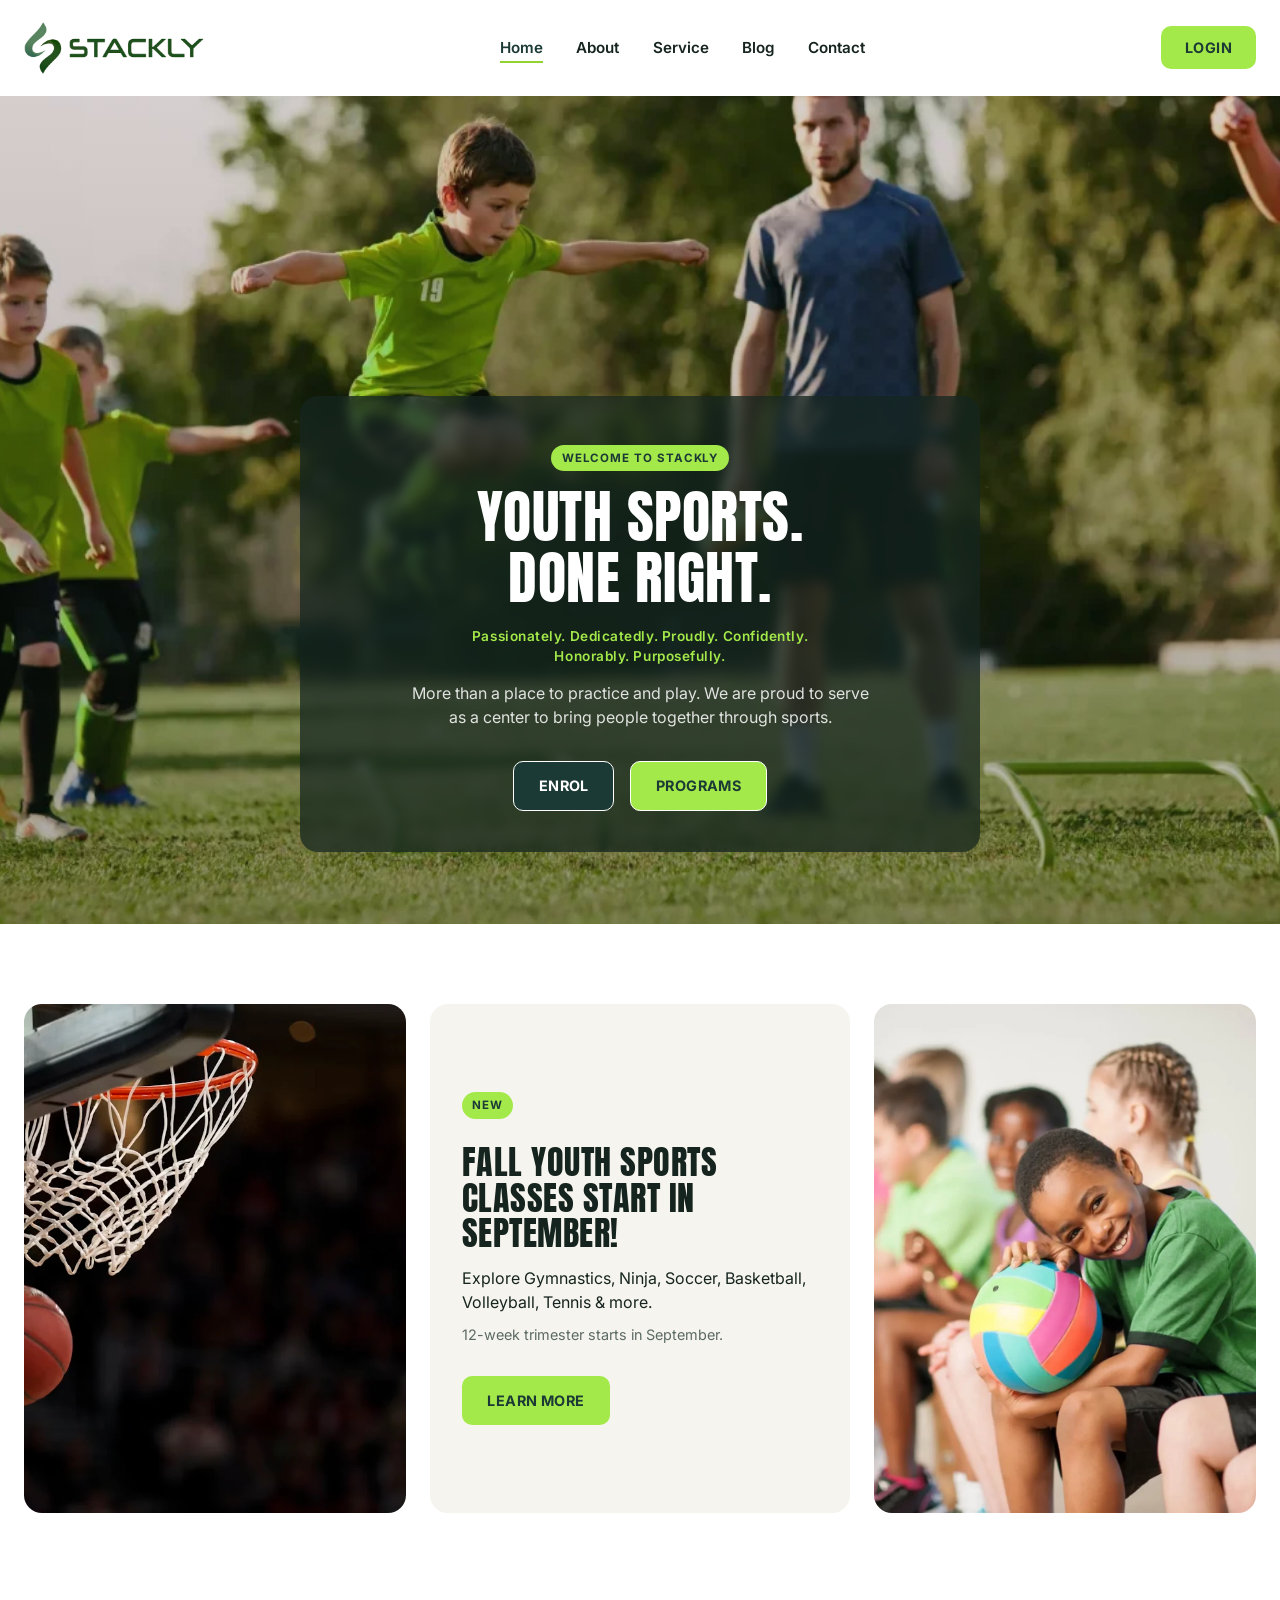
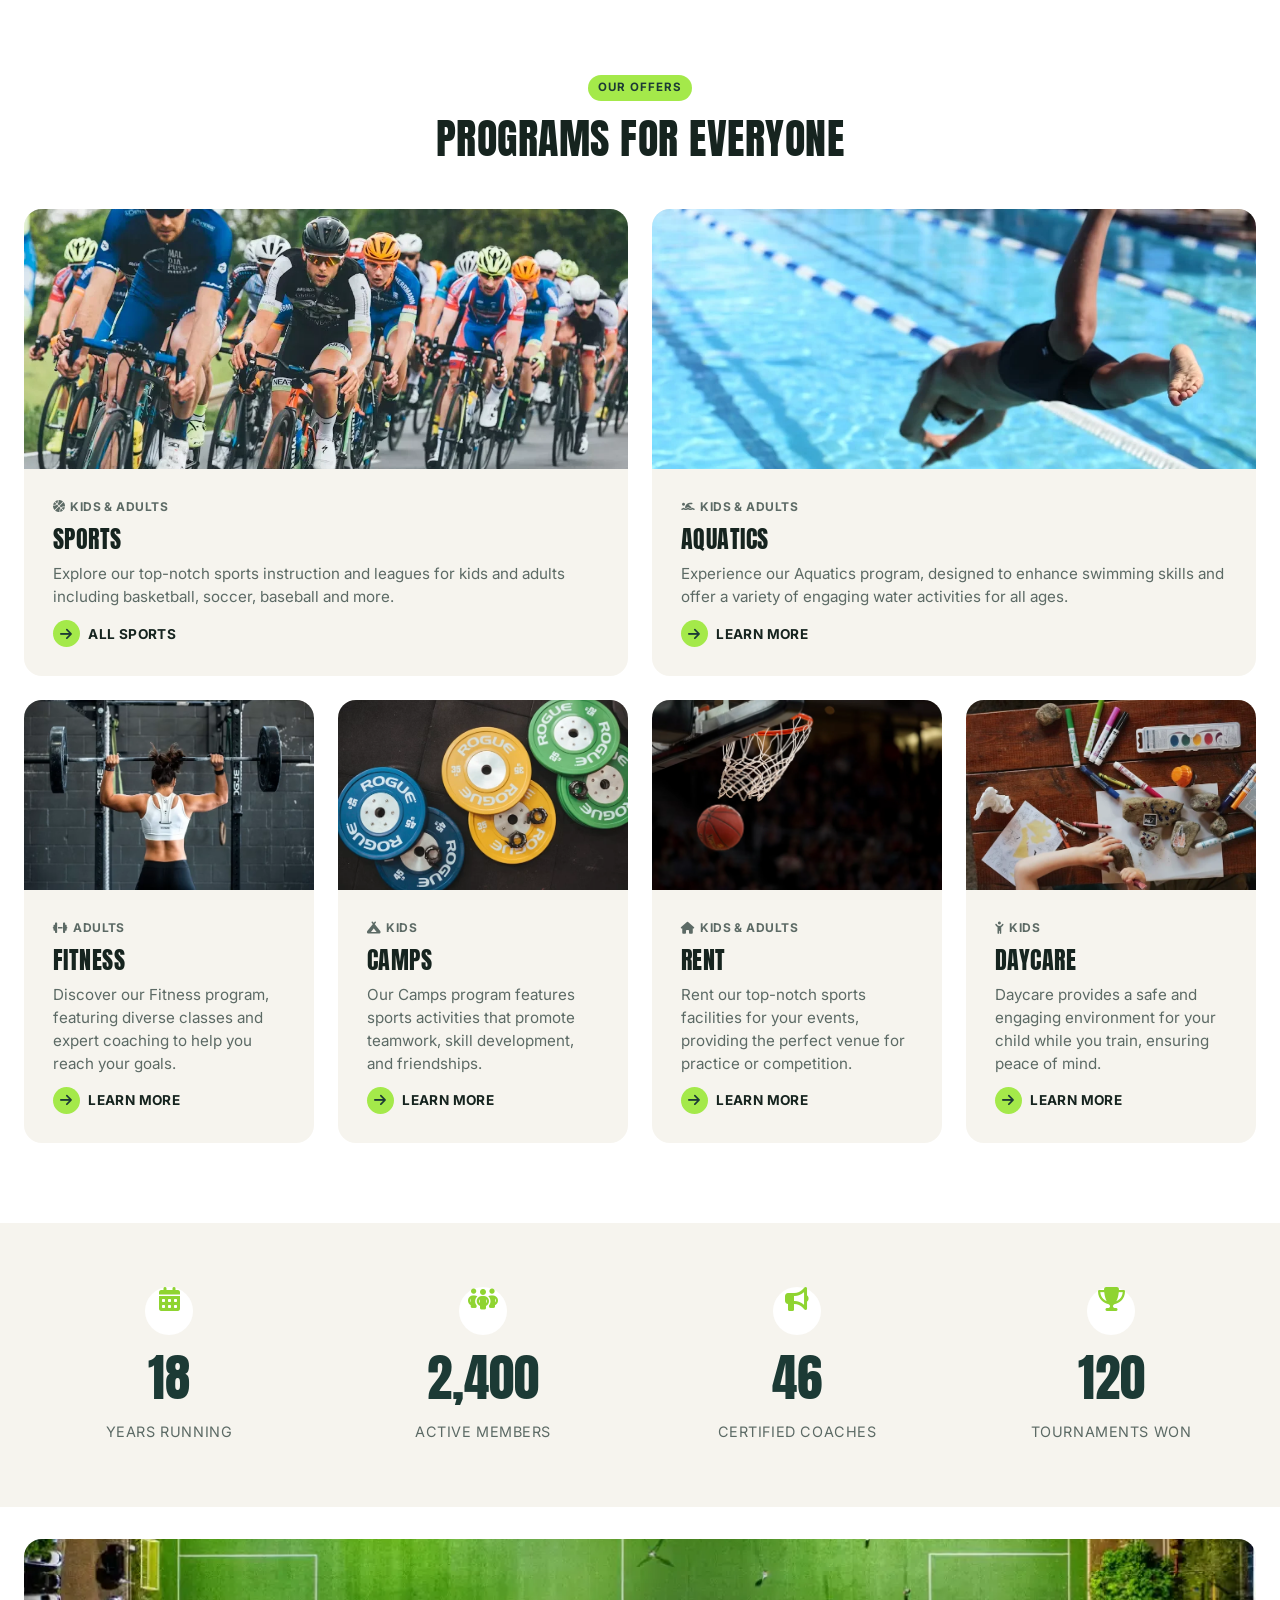
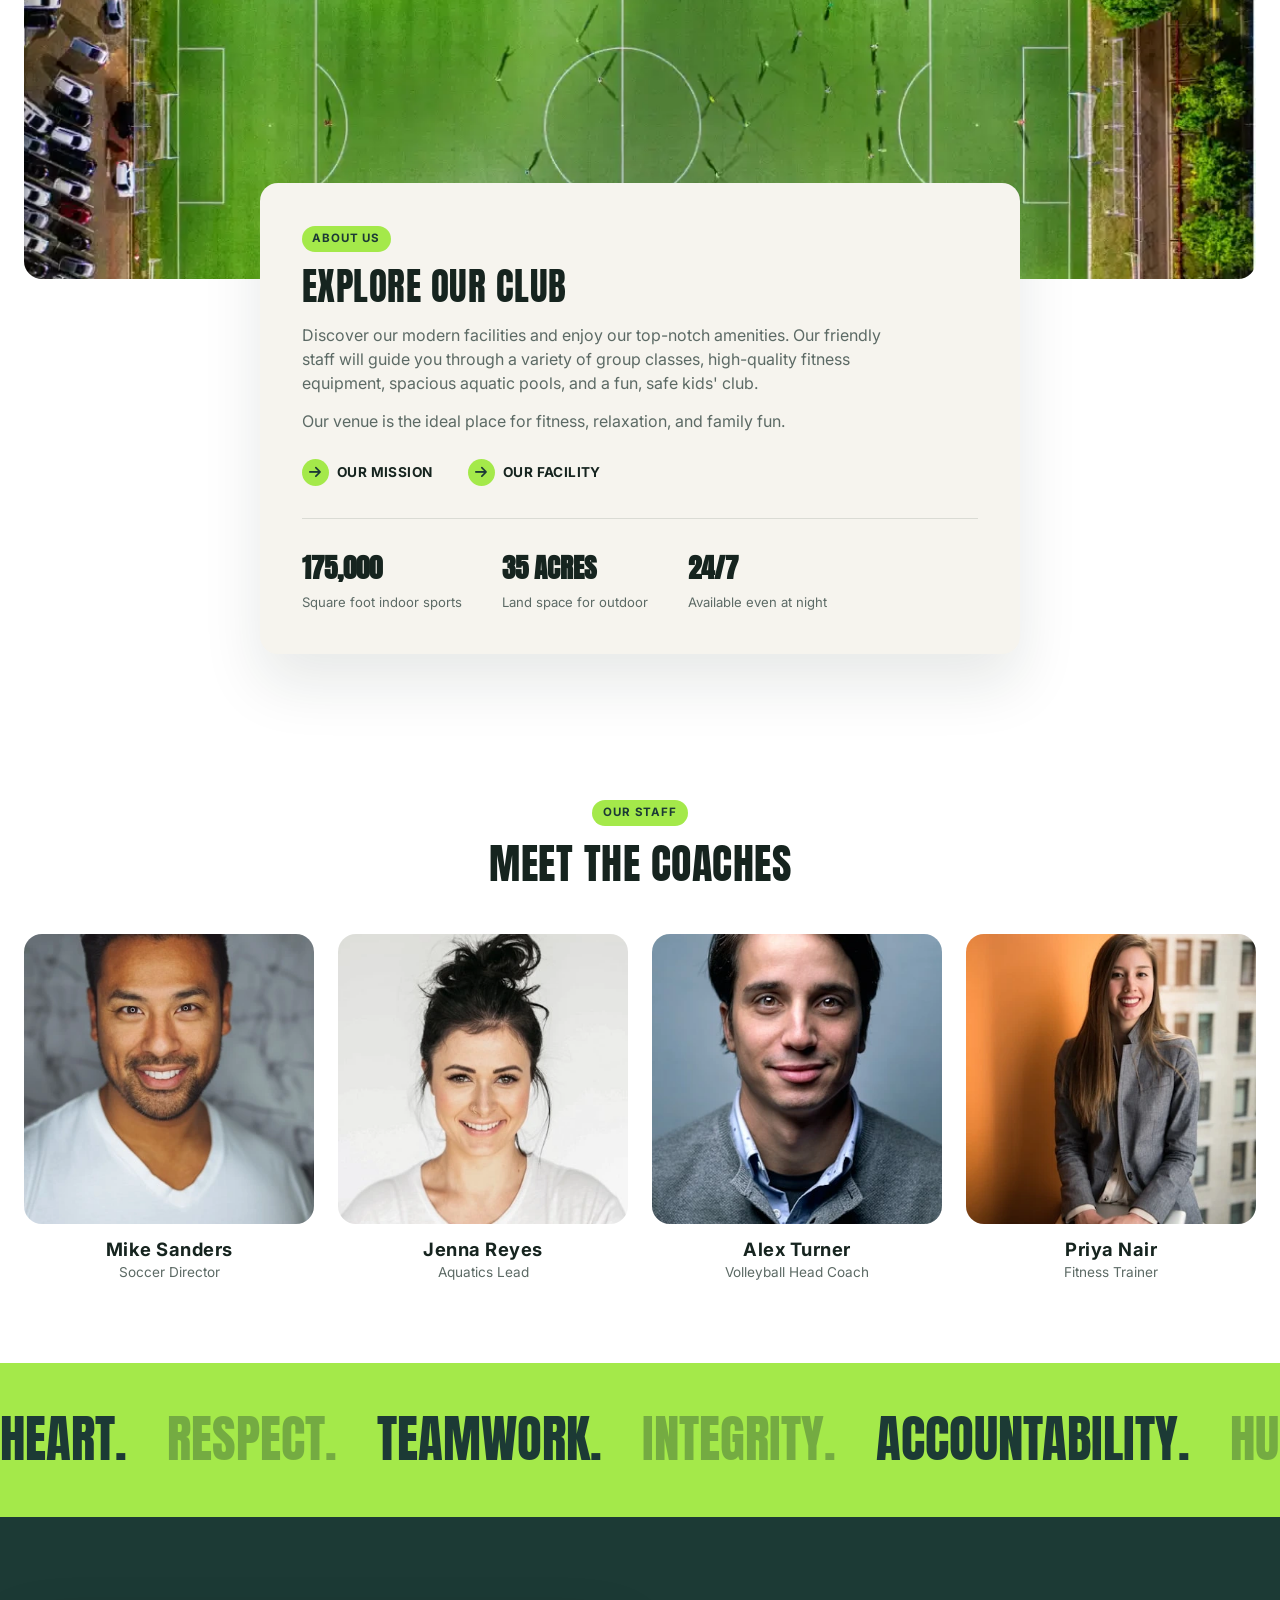
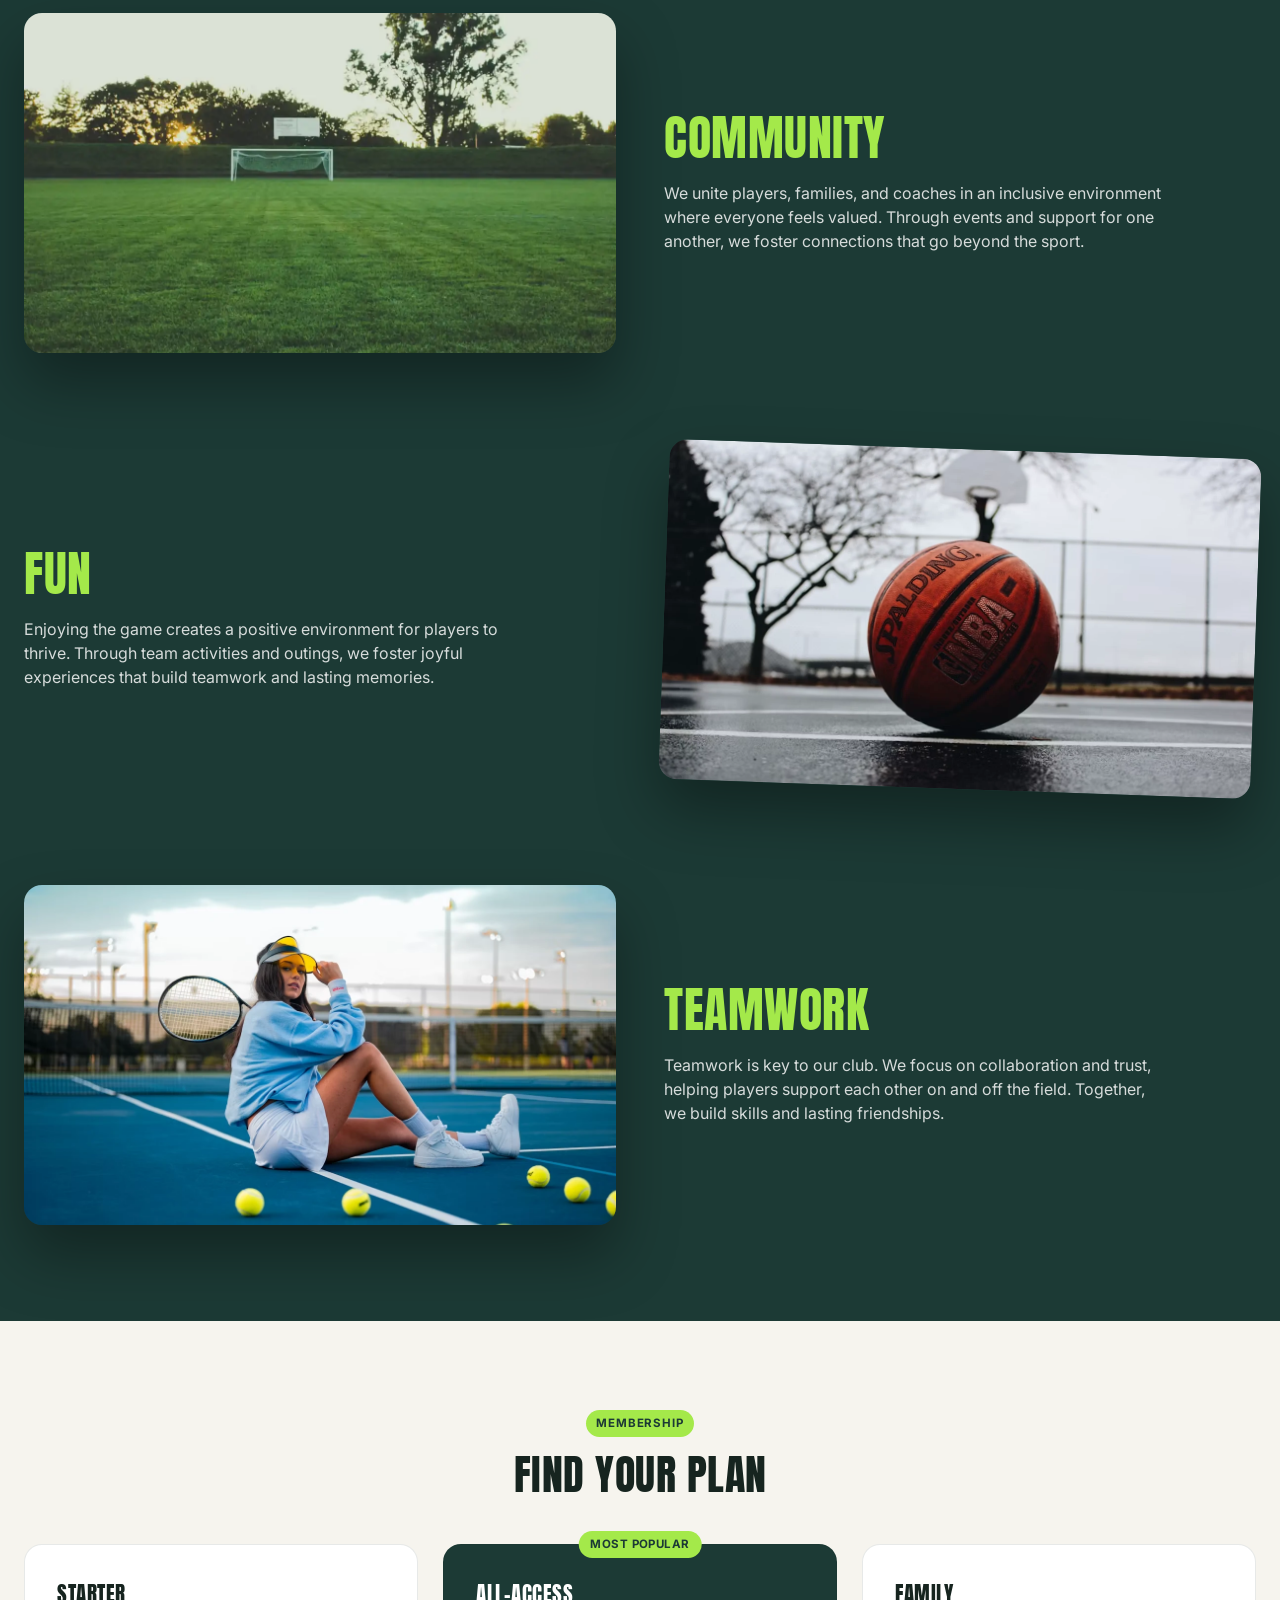
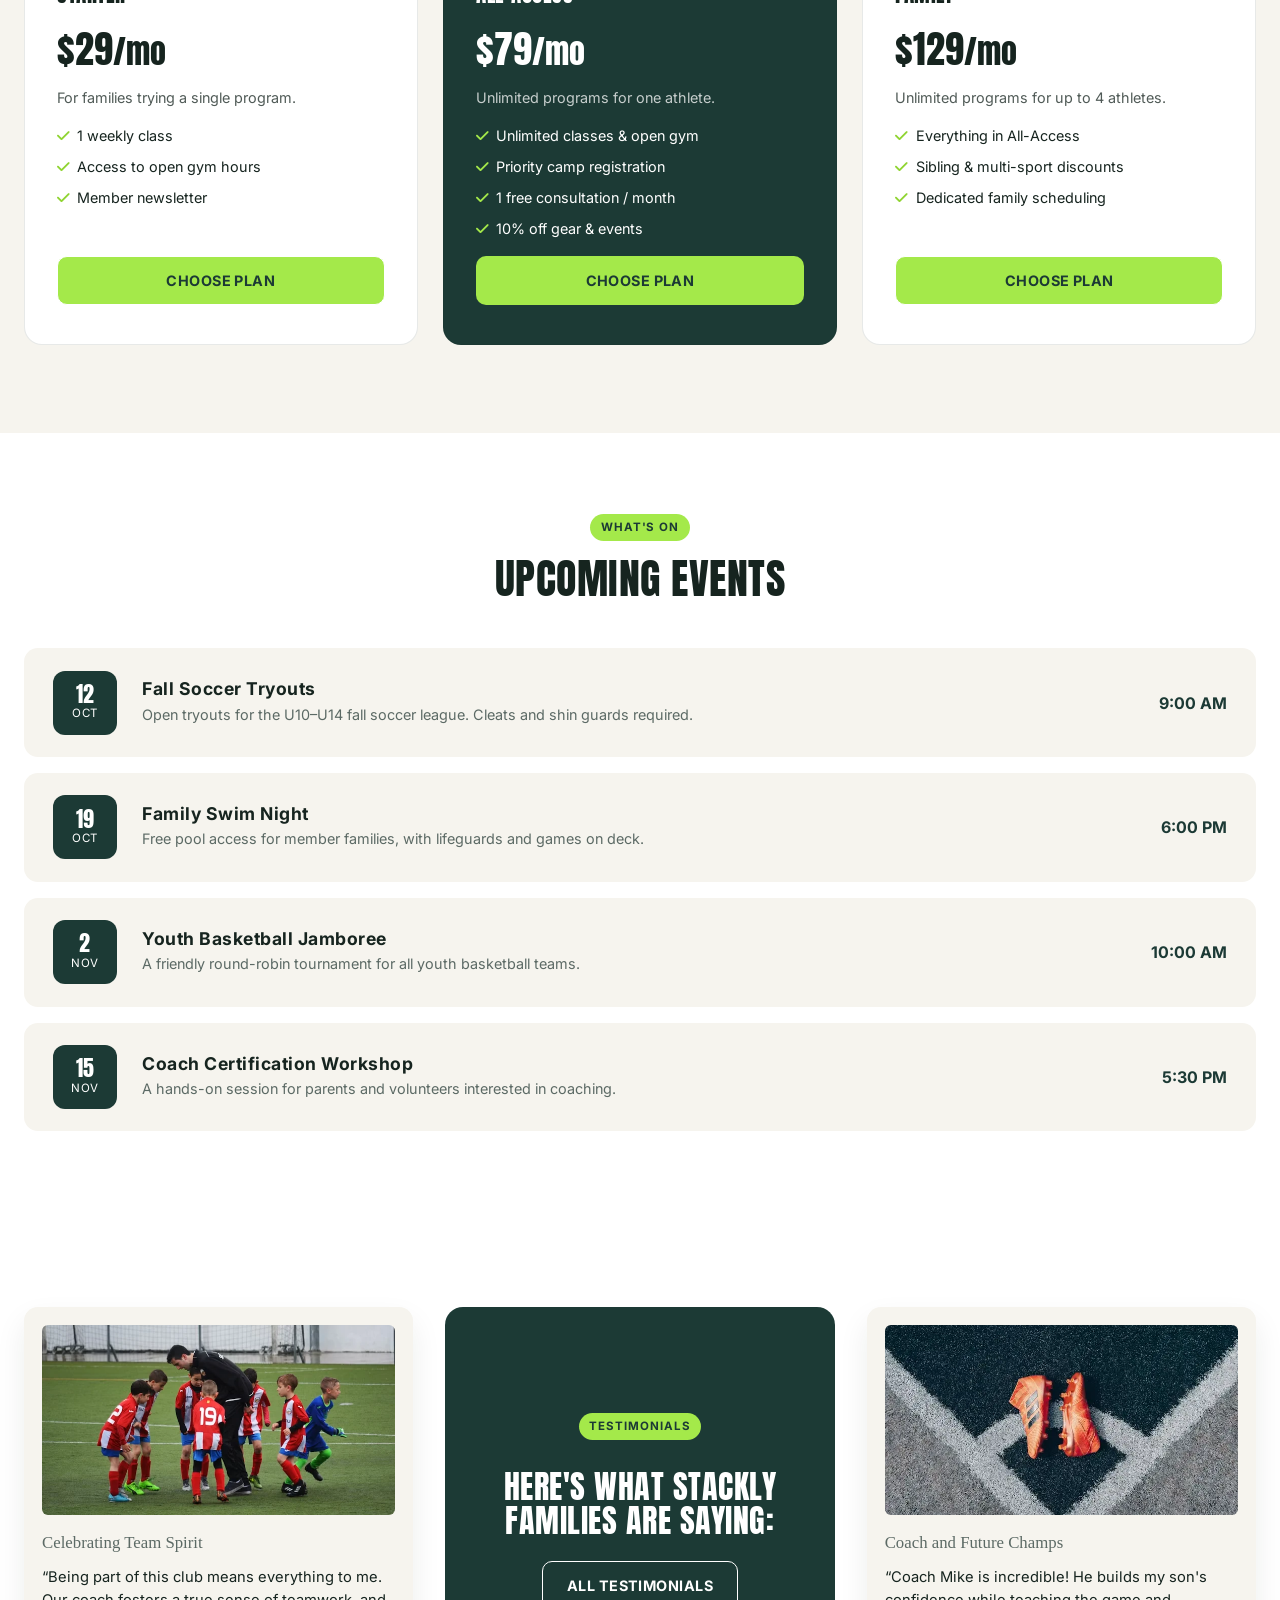
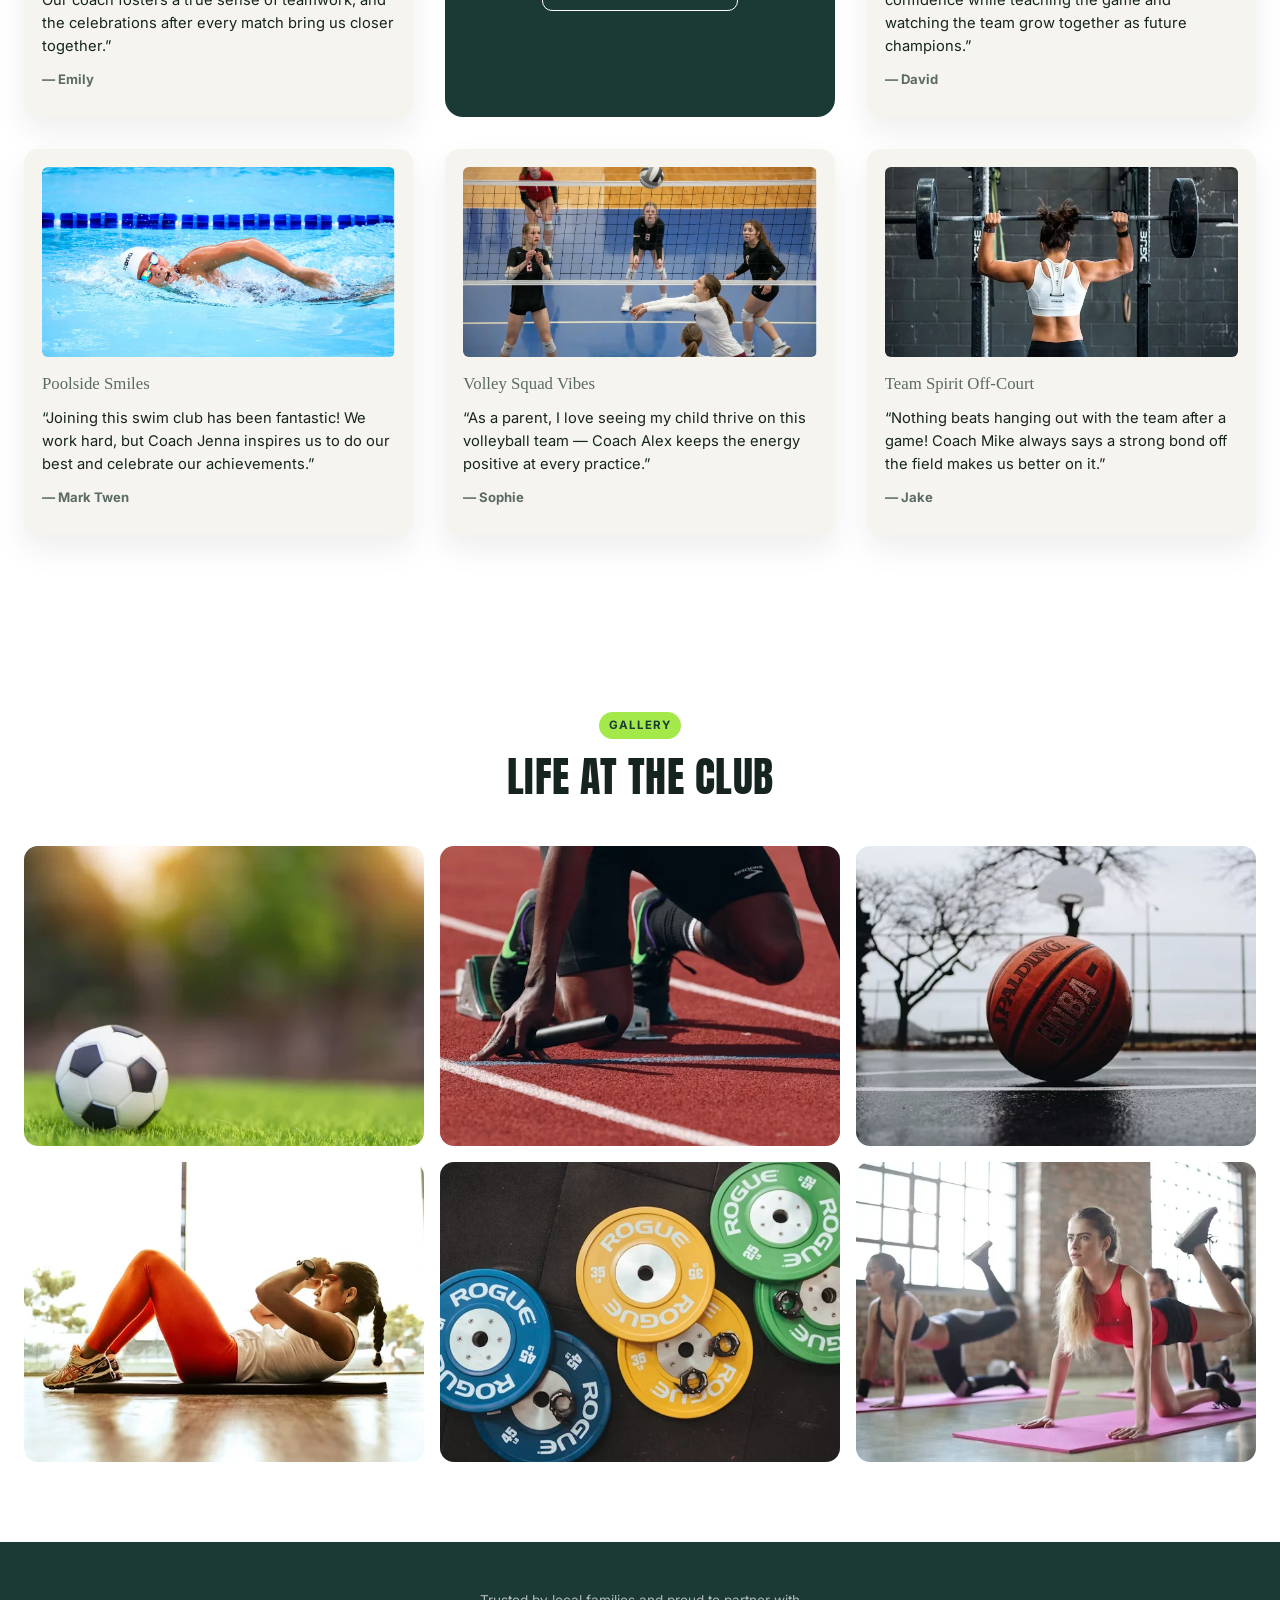
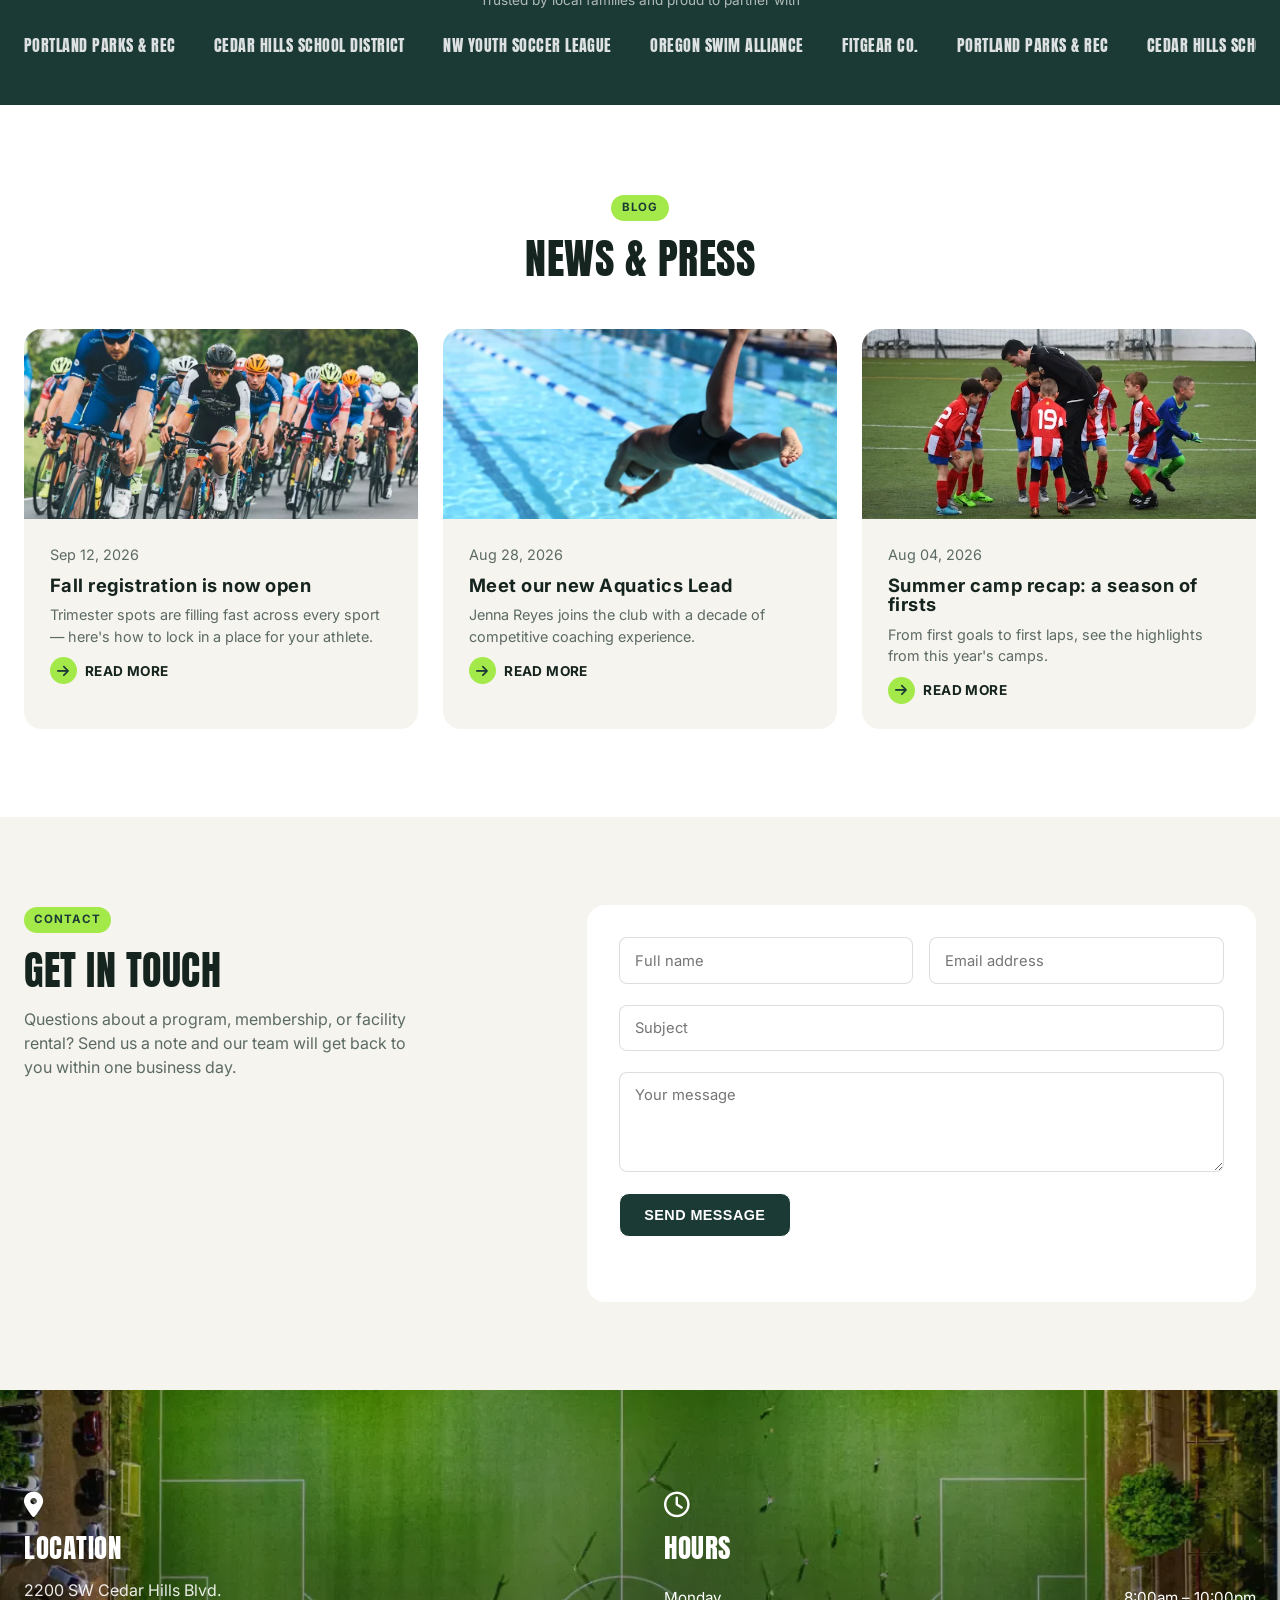
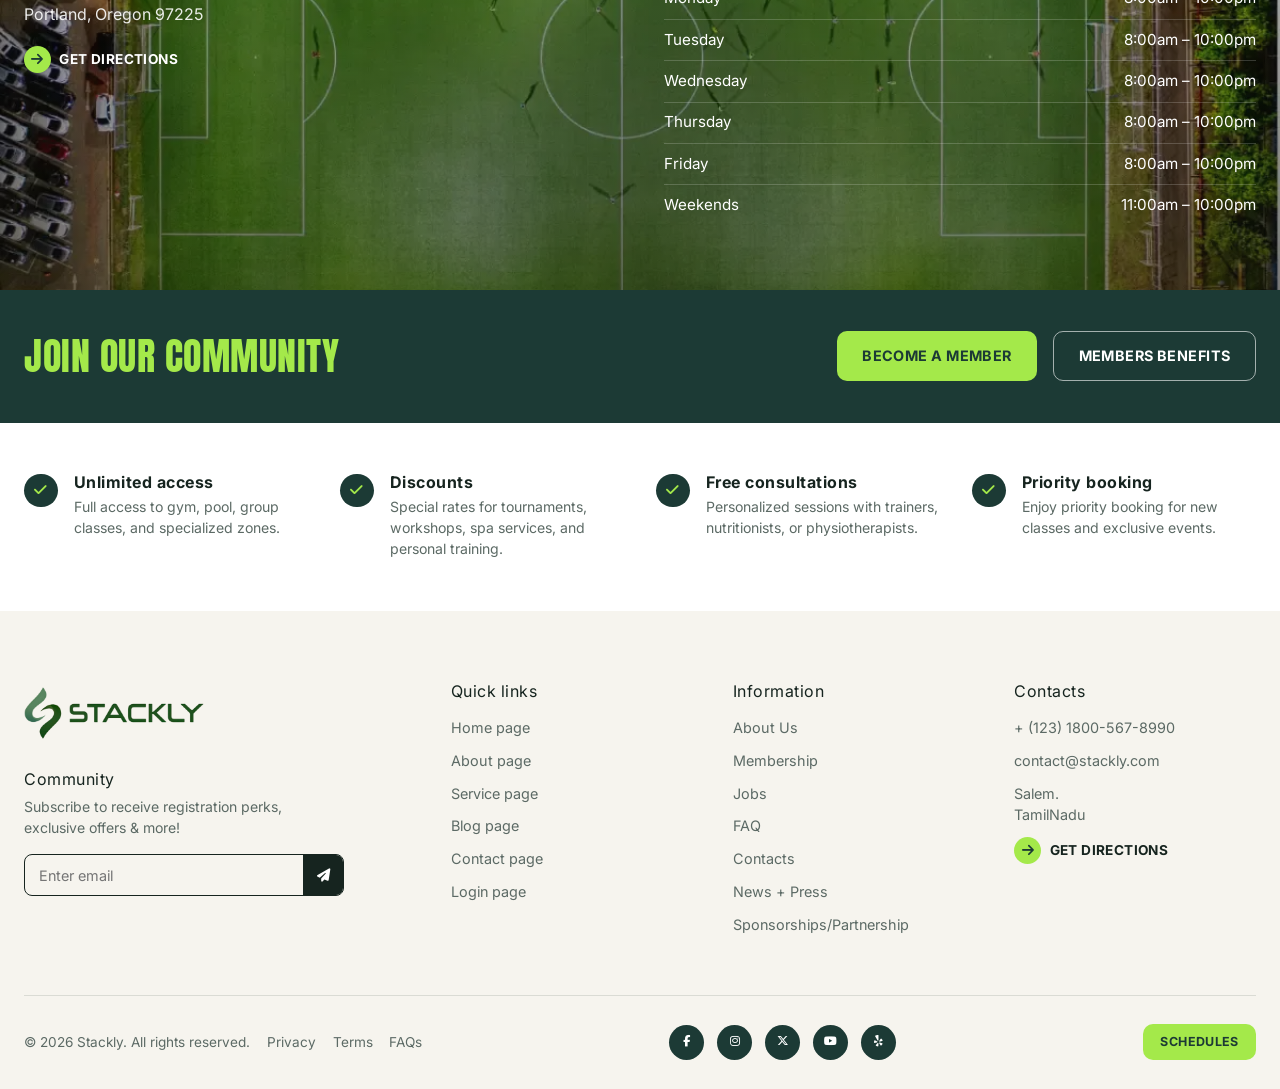
==== commit 3ffe3b16: "images are fitted" ====
--- a/index.html
+++ b/index.html
@@ -19,11 +19,7 @@
 <header class="site-header" id="siteHeader">
   <div class="header-inner">
     <a href="./index.html" class="logo">
-      <svg width="34" height="34" viewBox="0 0 34 34" fill="none" xmlns="http://www.w3.org/2000/svg">
-        <path d="M3 20C10 20 14 8 24 8C29 8 31 12 31 12L20 24C20 24 15 30 8 27C4.5 25.5 3 20 3 20Z" fill="#8FE84C"/>
-        <path d="M3 20C3 20 9 24 15 21" stroke="#1B3B36" stroke-width="1.6" stroke-linecap="round"/>
-      </svg>
-      <span>Stackly</span>
+      <img src="./logo/Untitled design (7)-compressed.webp" alt="">
     </a>
 
     <nav class="main-nav" id="mainNav">
@@ -48,11 +44,11 @@
 <!-- ===== HERO ===== -->
 <section class="hero" id="home">
   <div class="hero-media">
-    <img src="https://images.unsplash.com/photo-1508098682722-e99c43a406b2?q=80&w=1920&auto=format&fit=crop" alt="Kids playing soccer">
+    <img src="./image/GettyImages-1716935160-compressed-compressed-compressed.webp" alt="Kids playing soccer">
   </div>
   <div class="hero-card reveal" data-reveal>
     <span class="tag">Welcome to Stackly</span>
-    <h1>Youth Sports.<br>Done Right.</h1>
+    <h1>Youth Sports.<br>Done <span id="heroText">Right. </span> </h1>
     <p class="hero-descriptors">Passionately. Dedicatedly. Proudly. Confidently. Honorably. Purposefully.</p>
     <p>More than a place to practice and play. We are proud to serve as a
       center to bring people together through sports.</p>
@@ -67,7 +63,7 @@
 <section class="promo">
   <div class="promo-grid">
     <figure class="promo-img reveal" data-reveal>
-      <img src="https://images.unsplash.com/photo-1546519638-68e109498ffc?q=80&w=1200&auto=format&fit=crop" alt="Indoor sports court">
+      <img src="./image/photo-1546519638-68e109498ffc-compressed.webp" alt="Indoor sports court">
     </figure>
     <div class="promo-copy reveal" data-reveal>
       <span class="tag tag-light">New</span>
@@ -75,10 +71,10 @@
       <p>Explore Gymnastics, Ninja, Soccer, Basketball, Volleyball, Tennis
         &amp; more.</p>
       <p class="fine">12-week trimester starts in September.</p>
-      <a href="#service" class="btn btn-lime">Learn more</a>
+      <a href="./service.html" class="btn btn-lime">Learn more</a>
     </div>
     <figure class="promo-img reveal" data-reveal>
-      <img src="https://images.unsplash.com/photo-1594736797933-d0b22ba52a4d?q=80&w=1200&auto=format&fit=crop" alt="Kids with a volleyball">
+      <img src="./image/GettyImages-601922130-1-compressed-compressed.webp" alt="Kids with a volleyball">
     </figure>
   </div>
 </section>
@@ -92,68 +88,68 @@
 
   <div class="programs-grid">
     <article class="program-card program-large reveal" data-reveal>
-      <img src="https://images.unsplash.com/photo-1517649763962-0c623066013b?q=80&w=1000&auto=format&fit=crop" alt="Woman playing basketball">
+      <img src="./image/photo-1517649763962-0c623066013b-compressed-compressed.webp" alt="Woman playing basketball">
       <div class="program-body">
         <span class="chip"><i class="fa-solid fa-basketball"></i> Kids &amp; Adults</span>
         <h3>Sports</h3>
         <p>Explore our top-notch sports instruction and leagues for kids
           and adults including basketball, soccer, baseball and more.</p>
-        <a href="#" class="link-arrow">All sports</a>
+        <a href="./service.html" class="link-arrow">All sports</a>
       </div>
     </article>
 
     <article class="program-card program-large reveal" data-reveal>
-      <img src="https://images.unsplash.com/photo-1600965962361-9035dbfd1c50?q=80&w=1000&auto=format&fit=crop" alt="Boy swimming">
+      <img src="./image/photo-1600965962361-9035dbfd1c50-compressed.webp" alt="Boy swimming">
       <div class="program-body">
         <span class="chip"><i class="fa-solid fa-person-swimming"></i> Kids &amp; Adults</span>
         <h3>Aquatics</h3>
         <p>Experience our Aquatics program, designed to enhance swimming
           skills and offer a variety of engaging water activities for all ages.</p>
-        <a href="#" class="link-arrow">Learn more</a>
+        <a href="./service.html" class="link-arrow">Learn more</a>
       </div>
     </article>
 
     <article class="program-card reveal" data-reveal>
-      <img src="https://images.unsplash.com/photo-1518611012118-696072aa579a?q=80&w=700&auto=format&fit=crop" alt="Fitness coaching">
+      <img src="./image/photo-1541534741688-6078c6bfb5c5-compressed.webp" alt="Fitness coaching">
       <div class="program-body">
         <span class="chip"><i class="fa-solid fa-dumbbell"></i> Adults</span>
         <h3>Fitness</h3>
         <p>Discover our Fitness program, featuring diverse classes and
           expert coaching to help you reach your goals.</p>
-        <a href="#" class="link-arrow">Learn more</a>
+        <a href="./service.html" class="link-arrow">Learn more</a>
       </div>
     </article>
 
     <article class="program-card reveal" data-reveal>
-      <img src="https://images.unsplash.com/photo-1526401485004-46910ecc8e51?q=80&w=700&auto=format&fit=crop" alt="Kids sack race at camp" data-fallback-icon="fa-campground">
+      <img src="./image/photo-1526401485004-46910ecc8e51 (1)-compressed.webp" alt="Kids sack race at camp" data-fallback-icon="fa-campground">
       <div class="program-body">
         <span class="chip"><i class="fa-solid fa-campground"></i> Kids</span>
         <h3>Camps</h3>
         <p>Our Camps program features sports activities that promote
           teamwork, skill development, and friendships.</p>
-        <a href="#" class="link-arrow">Learn more</a>
+        <a href="./service.html" class="link-arrow">Learn more</a>
       </div>
     </article>
 
     <article class="program-card reveal" data-reveal>
-      <img src="https://images.unsplash.com/photo-1546519638-68e109498ffc?q=80&w=700&auto=format&fit=crop" alt="Indoor gym court">
+      <img src="./image/photo-1546519638-68e109498ffc-compressed.webp" alt="Indoor gym court">
       <div class="program-body">
         <span class="chip"><i class="fa-solid fa-house"></i> Kids &amp; Adults</span>
         <h3>Rent</h3>
         <p>Rent our top-notch sports facilities for your events, providing
           the perfect venue for practice or competition.</p>
-        <a href="#" class="link-arrow">Learn more</a>
+        <a href="./service.html" class="link-arrow">Learn more</a>
       </div>
     </article>
 
     <article class="program-card reveal" data-reveal>
-      <img src="https://images.unsplash.com/photo-1596464716127-f2a82984de30?q=80&w=700&auto=format&fit=crop" alt="Kids indoor play area">
+      <img src="./image/photo-1596464716127-f2a82984de30-compressed.webp" alt="Kids indoor play area">
       <div class="program-body">
         <span class="chip"><i class="fa-solid fa-child-reaching"></i> Kids</span>
         <h3>Daycare</h3>
         <p>Daycare provides a safe and engaging environment for your
           child while you train, ensuring peace of mind.</p>
-        <a href="#" class="link-arrow">Learn more</a>
+        <a href="./service.html" class="link-arrow">Learn more</a>
       </div>
     </article>
   </div>
@@ -173,7 +169,7 @@
       <span>Active members</span>
     </div>
     <div class="achieve reveal" data-reveal>
-      <i class="fa-solid fa-whistle achieve-icon"></i>
+      <i class="fa-solid fa-bullhorn achieve-icon"></i>
       <strong data-count="46">0</strong>
       <span>Certified coaches</span>
     </div>
@@ -188,7 +184,7 @@
 <!-- ===== ABOUT / EXPLORE CLUB ===== -->
 <section class="explore" id="about">
   <div class="explore-media">
-    <img src="https://images.unsplash.com/photo-1524015368236-d0e2680f0c04?q=80&w=1600&auto=format&fit=crop" alt="Aerial view of sports courts">
+    <img src="./image/Untitled design-compressed-compressed.webp" alt="Aerial view of sports courts">
   </div>
 
   <div class="explore-card reveal" data-reveal>
@@ -230,22 +226,22 @@
   </div>
   <div class="coaches-grid">
     <article class="coach-card reveal" data-reveal>
-      <img src="https://images.unsplash.com/photo-1607346256330-dee7af15f7c5?q=80&w=600&auto=format&fit=crop" alt="Coach Mike, soccer director" data-fallback-icon="fa-futbol">
+      <img src="./persons/image7-compressed.webp" alt="Coach Mike, soccer director" data-fallback-icon="fa-futbol">
       <h3>Mike Sanders</h3>
       <span>Soccer Director</span>
     </article>
     <article class="coach-card reveal" data-reveal>
-      <img src="https://images.unsplash.com/photo-1544005313-94ddf0286df2?q=80&w=600&auto=format&fit=crop" alt="Coach Jenna, aquatics lead" data-fallback-icon="fa-person-swimming">
+      <img src="./persons/image8-compressed.webp" alt="Coach Jenna, aquatics lead" data-fallback-icon="fa-person-swimming">
       <h3>Jenna Reyes</h3>
       <span>Aquatics Lead</span>
     </article>
     <article class="coach-card reveal" data-reveal>
-      <img src="https://images.unsplash.com/photo-1500648767791-00dcc994a43e?q=80&w=600&auto=format&fit=crop" alt="Coach Alex, volleyball head" data-fallback-icon="fa-volleyball">
+      <img src="./persons/image9-compressed.webp" alt="Coach Alex, volleyball head" data-fallback-icon="fa-volleyball">
       <h3>Alex Turner</h3>
       <span>Volleyball Head Coach</span>
     </article>
     <article class="coach-card reveal" data-reveal>
-      <img src="https://images.unsplash.com/photo-1487412720507-e7ab37603c6f?q=80&w=600&auto=format&fit=crop" alt="Coach Priya, fitness trainer" data-fallback-icon="fa-dumbbell">
+      <img src="./persons/image10-compressed.webp" alt="Coach Priya, fitness trainer" data-fallback-icon="fa-dumbbell">
       <h3>Priya Nair</h3>
       <span>Fitness Trainer</span>
     </article>
@@ -266,7 +262,7 @@
 <section class="pillars">
   <div class="pillar">
     <figure class="pillar-img reveal" data-reveal="left">
-      <img src="https://images.unsplash.com/photo-1543351611-58f69d7c1781?q=80&w=1200&auto=format&fit=crop" alt="Friends huddled together on a court">
+      <img src="./image/photo-1543351611-58f69d7c1781-compressed.webp" alt="Friends huddled together on a court">
     </figure>
     <div class="pillar-copy reveal" data-reveal="right">
       <h2>Community</h2>
@@ -279,7 +275,7 @@
 
   <div class="pillar pillar-reverse">
     <figure class="pillar-img reveal" data-reveal="right">
-      <img src="https://images.unsplash.com/photo-1519861531473-9200262188bf?q=80&w=1200&auto=format&fit=crop" alt="Basketball team laughing together">
+      <img src="./image/photo-1519861531473-9200262188bf-compressed.webp" alt="Basketball team laughing together">
     </figure>
     <div class="pillar-copy reveal" data-reveal="left">
       <h2>Fun</h2>
@@ -291,7 +287,7 @@
 
   <div class="pillar">
     <figure class="pillar-img reveal" data-reveal="left">
-      <img src="https://images.unsplash.com/photo-1595435934249-5df7ed86e1c0?q=80&w=1200&auto=format&fit=crop" alt="Adults playing pickleball together">
+      <img src="./image/photo-1595435934249-5df7ed86e1c0-compressed.webp" alt="Adults playing pickleball together">
     </figure>
     <div class="pillar-copy reveal" data-reveal="right">
       <h2>Teamwork</h2>
@@ -393,7 +389,7 @@
   <div class="testimonials-grid">
 
     <figure class="polaroid reveal" data-reveal>
-      <img src="https://images.unsplash.com/photo-1526232761682-d26e03ac148e?q=80&w=700&auto=format&fit=crop" alt="Kids celebrating team spirit">
+      <img src="./image/photo-1526232761682-d26e03ac148e-compressed.webp" alt="Kids celebrating team spirit">
       <figcaption>Celebrating Team Spirit</figcaption>
       <blockquote>“Being part of this club means everything to me. Our
         coach fosters a true sense of teamwork, and the celebrations
@@ -404,11 +400,11 @@
     <div class="testimonials-heading reveal" data-reveal>
       <span class="tag tag-light">Testimonials</span>
       <h2>Here's what Stackly families are saying:</h2>
-      <a href="#testimonials" class="btn btn-dark">All testimonials</a>
+      <a href="./404.html" class="btn btn-dark">All testimonials</a>
     </div>
 
     <figure class="polaroid reveal" data-reveal>
-      <img src="https://images.unsplash.com/photo-1529900748604-07564a03e7a6?q=80&w=700&auto=format&fit=crop" alt="Coach with future champions">
+      <img src="./image/photo-1529900748604-07564a03e7a6-compressed-compressed.webp" alt="Coach with future champions">
       <figcaption>Coach and Future Champs</figcaption>
       <blockquote>“Coach Mike is incredible! He builds my son's
         confidence while teaching the game and watching the team grow
@@ -417,7 +413,7 @@
     </figure>
 
     <figure class="polaroid reveal" data-reveal>
-      <img src="https://images.unsplash.com/photo-1560089168-6516781a3ea6?q=80&w=700&auto=format&fit=crop" alt="Swimmers by the pool">
+      <img src="./image/Untitled design (1)-compressed.webp" alt="Swimmers by the pool">
       <figcaption>Poolside Smiles</figcaption>
       <blockquote>“Joining this swim club has been fantastic! We work
         hard, but Coach Jenna inspires us to do our best and celebrate
@@ -426,7 +422,7 @@
     </figure>
 
     <figure class="polaroid reveal" data-reveal>
-      <img src="https://images.unsplash.com/photo-1600679472233-4b0022a49f47?q=80&w=700&auto=format&fit=crop" alt="Volleyball team in the gym">
+      <img src="./image/Untitled design (2)-compressed.webp" alt="Volleyball team in the gym">
       <figcaption>Volley Squad Vibes</figcaption>
       <blockquote>“As a parent, I love seeing my child thrive on this
         volleyball team — Coach Alex keeps the energy positive at every
@@ -435,7 +431,7 @@
     </figure>
 
     <figure class="polaroid reveal" data-reveal>
-      <img src="https://images.unsplash.com/photo-1541534741688-6078c6bfb5c5?q=80&w=700&auto=format&fit=crop" alt="Team celebrating together">
+      <img src="./image/photo-1541534741688-6078c6bfb5c5-compressed.webp" alt="Team celebrating together">
       <figcaption>Team Spirit Off-Court</figcaption>
       <blockquote>“Nothing beats hanging out with the team after a game!
         Coach Mike always says a strong bond off the field makes us
@@ -452,12 +448,12 @@
     <h2>Life at the club</h2>
   </div>
   <div class="gallery-grid">
-    <figure class="gallery-item reveal" data-reveal><img src="https://images.unsplash.com/photo-1552667466-07770ae110d0?q=80&w=700&auto=format&fit=crop" alt="Kids running on a field" data-fallback-icon="fa-person-running"></figure>
-    <figure class="gallery-item reveal" data-reveal><img src="https://images.unsplash.com/photo-1461896836934-ffe607ba8211?q=80&w=700&auto=format&fit=crop" alt="Basketball practice" data-fallback-icon="fa-basketball"></figure>
-    <figure class="gallery-item reveal" data-reveal><img src="https://images.unsplash.com/photo-1519861531473-9200262188bf?q=80&w=700&auto=format&fit=crop" alt="Team laughing together" data-fallback-icon="fa-people-group"></figure>
-    <figure class="gallery-item reveal" data-reveal><img src="https://images.unsplash.com/photo-1571019613454-1cb2f99b2d8b?q=80&w=700&auto=format&fit=crop" alt="Swim lesson" data-fallback-icon="fa-person-swimming"></figure>
-    <figure class="gallery-item reveal" data-reveal><img src="https://images.unsplash.com/photo-1526401485004-46910ecc8e51?q=80&w=700&auto=format&fit=crop" alt="Kids camp activity" data-fallback-icon="fa-campground"></figure>
-    <figure class="gallery-item reveal" data-reveal><img src="https://images.unsplash.com/photo-1571008887538-b36bb32f4571?q=80&w=700&auto=format&fit=crop" alt="Fitness class" data-fallback-icon="fa-dumbbell"></figure>
+    <figure class="gallery-item reveal" data-reveal><img src="./image/photo-1552667466-07770ae110d0-compressed.webp" alt="Kids running on a field" data-fallback-icon="fa-person-running"></figure>
+    <figure class="gallery-item reveal" data-reveal><img src="./image/photo-1461896836934-ffe607ba8211-compressed.webp" alt="Basketball practice" data-fallback-icon="fa-basketball"></figure>
+    <figure class="gallery-item reveal" data-reveal><img src="./image/photo-1519861531473-9200262188bf (1)-compressed.webp" alt="Team laughing together" data-fallback-icon="fa-people-group"></figure>
+    <figure class="gallery-item reveal" data-reveal><img src="./image/photo-1571019613454-1cb2f99b2d8b-compressed.webp" alt="Swim lesson" data-fallback-icon="fa-person-swimming"></figure>
+    <figure class="gallery-item reveal" data-reveal><img src="./image/photo-1526401485004-46910ecc8e51 (1)-compressed.webp" alt="Kids camp activity" data-fallback-icon="fa-campground"></figure>
+    <figure class="gallery-item reveal" data-reveal><img src="./image/photo-1518611012118-696072aa579a-compressed.webp" alt="Fitness class" data-fallback-icon="fa-dumbbell"></figure>
   </div>
 </section>
 
@@ -488,30 +484,30 @@
   </div>
   <div class="news-grid">
     <article class="news-card reveal" data-reveal>
-      <img src="https://images.unsplash.com/photo-1517649763962-0c623066013b?q=80&w=700&auto=format&fit=crop" alt="Kids training on the court" data-fallback-icon="fa-basketball">
+      <img src="./image/photo-1517649763962-0c623066013b-compressed-compressed.webp" alt="Kids training on the court" data-fallback-icon="fa-basketball">
       <div class="news-body">
         <span class="fine">Sep 12, 2026</span>
         <h3>Fall registration is now open</h3>
         <p>Trimester spots are filling fast across every sport — here's how to lock in a place for your athlete.</p>
-        <a href="#" class="link-arrow">Read more</a>
+        <a href="./blog.html" class="link-arrow">Read more</a>
       </div>
     </article>
     <article class="news-card reveal" data-reveal>
-      <img src="https://images.unsplash.com/photo-1600965962361-9035dbfd1c50?q=80&w=700&auto=format&fit=crop" alt="Swimmer in the pool" data-fallback-icon="fa-person-swimming">
+      <img src="./image/photo-1600965962361-9035dbfd1c50-compressed.webp" alt="Swimmer in the pool" data-fallback-icon="fa-person-swimming">
       <div class="news-body">
         <span class="fine">Aug 28, 2026</span>
         <h3>Meet our new Aquatics Lead</h3>
         <p>Jenna Reyes joins the club with a decade of competitive coaching experience.</p>
-        <a href="#" class="link-arrow">Read more</a>
+        <a href="./blog.html" class="link-arrow">Read more</a>
       </div>
     </article>
     <article class="news-card reveal" data-reveal>
-      <img src="https://images.unsplash.com/photo-1526676037944-dd0a4d1e0f8f?q=80&w=700&auto=format&fit=crop" alt="Kids at summer camp" data-fallback-icon="fa-campground">
+      <img src="./image/photo-1526232761682-d26e03ac148e-compressed.webp" alt="Kids at summer camp" data-fallback-icon="fa-campground">
       <div class="news-body">
         <span class="fine">Aug 04, 2026</span>
         <h3>Summer camp recap: a season of firsts</h3>
         <p>From first goals to first laps, see the highlights from this year's camps.</p>
-        <a href="#" class="link-arrow">Read more</a>
+        <a href="./blog.html" class="link-arrow">Read more</a>
       </div>
     </article>
   </div>
@@ -528,11 +524,23 @@
     </div>
     <form class="touch-form reveal" data-reveal id="contactForm">
       <div class="form-row">
-        <input type="text" placeholder="Full name" required aria-label="Full name">
-        <input type="email" placeholder="Email address" required aria-label="Email address">
-      </div>
-      <input type="text" placeholder="Subject" aria-label="Subject">
-      <textarea rows="4" placeholder="Your message" required aria-label="Your message"></textarea>
+        <div class="input-containers">
+          <input type="text" placeholder="Full name"  aria-label="Full name" id="FullName">
+          <small class="error" style="margin-left: 10px;"></small>
+        </div>
+        <div class="input-containers">
+          <input type="email" placeholder="Email address"  aria-label="Email address" id="Email">
+          <small class="error" style="margin-left: 10px;"></small>
+        </div>
+      </div>
+      <div class="input-containers">
+        <input type="text" placeholder="Subject" aria-label="Subject" id="Subject">
+                  <small class="error" style="margin-left: 10px;"></small>
+      </div>
+      <div class="input-containers">
+        <textarea rows="4" placeholder="Your message"  aria-label="Your message" id="textArea" maxlength="300"></textarea>
+        <small class="error" style="margin-left: 10px;"></small>
+      </div>
       <button type="submit" class="btn btn-dark">Send message</button>
       <p class="form-note" id="contactFormNote" aria-live="polite"></p>
     </form>
@@ -542,14 +550,14 @@
 <!-- ===== LOCATION / HOURS ===== -->
 <section class="location" id="location">
   <div class="location-media">
-    <img src="https://images.unsplash.com/photo-1595435934953-f2a82984de30?q=80&w=1600&auto=format&fit=crop" alt="Clay tennis court">
+    <img src="./image/Untitled design-compressed-compressed.webp" alt="Clay tennis court">
   </div>
   <div class="location-grid">
     <div class="location-block reveal" data-reveal>
       <span class="icon-pin"><i class="fa-solid fa-location-dot"></i></span>
       <h3>Location</h3>
       <p>2200 SW Cedar Hills Blvd.<br>Portland, Oregon 97225</p>
-      <a href="#" class="link-arrow link-arrow-light">Get directions</a>
+      <a href="./contact.html" class="link-arrow link-arrow-light">Get directions</a>
     </div>
     <div class="location-block reveal" data-reveal>
       <span class="icon-pin"><i class="fa-regular fa-clock"></i></span>
@@ -611,12 +619,10 @@
 <footer class="site-footer">
   <div class="footer-top">
     <div class="footer-brand">
-      <div class="logo">
-        <svg width="30" height="30" viewBox="0 0 34 34" fill="none" xmlns="http://www.w3.org/2000/svg">
-          <path d="M3 20C10 20 14 8 24 8C29 8 31 12 31 12L20 24C20 24 15 30 8 27C4.5 25.5 3 20 3 20Z" fill="#8FE84C"/>
-        </svg>
-        <span>More than a place to practice and play.</span>
-      </div>
+      <a href="./index.html" class="logo">
+      <img src="./logo/Untitled design (7)-compressed.webp" alt="">
+    </a>
+
 
       <div class="newsletter">
         <h4>Community</h4>
@@ -629,27 +635,27 @@
     </div>
 
     <div class="footer-col">
-      <h4>Programs</h4>
+      <h4>Quick links</h4>
       <ul>
-        <li><a href="#service">Sports</a></li>
-        <li><a href="#service">Aquatics</a></li>
-        <li><a href="#service">Fitness</a></li>
-        <li><a href="#service">Camps</a></li>
-        <li><a href="#service">Rent</a></li>
-        <li><a href="#service">Daycare</a></li>
+        <li><a href="./index.html">Home page</a></li>
+        <li><a href="./about.html">About page</a></li>
+        <li><a href="./service.html">Service page</a></li>
+        <li><a href="./blog.html">Blog page</a></li>
+        <li><a href="./contact.html">Contact page</a></li>
+        <li><a href="./login.html">Login page</a></li>
       </ul>
     </div>
 
     <div class="footer-col">
       <h4>Information</h4>
       <ul>
-        <li><a href="#about">About</a></li>
-        <li><a href="#login">Membership</a></li>
-        <li><a href="#contact">Jobs</a></li>
-        <li><a href="#blog">FAQ</a></li>
-        <li><a href="#contact">Contacts</a></li>
-        <li><a href="#blog">News + Press</a></li>
-        <li><a href="#contact">Sponsorships/Partnership</a></li>
+        <li><a href="./about.html">About Us</a></li>
+        <li><a href="./login.html">Membership</a></li>
+        <li><a href="./404.html">Jobs</a></li>
+        <li><a href="./404.html">FAQ</a></li>
+        <li><a href="./contact.html">Contacts</a></li>
+        <li><a href="./blog.html">News + Press</a></li>
+        <li><a href="./404.html">Sponsorships/Partnership</a></li>
       </ul>
     </div>
 
@@ -658,27 +664,116 @@
       <ul class="contact-list">
         <li>+ (123) 1800-567-8990</li>
         <li>contact@stackly.com</li>
-        <li>2200 SW Cedar Hills Blvd.<br>Portland, Oregon 97225</li>
+        <li>Salem.<br>TamilNadu</li>
       </ul>
-      <a href="#contact" class="link-arrow">Get directions</a>
+      <a href="./contact.html" class="link-arrow">Get directions</a>
     </div>
   </div>
 
   <div class="footer-bottom">
-    <p>© 2026 Stackly. All rights reserved. <a href="#">Privacy</a> <a href="#">Terms</a> <a href="#">FAQs</a></p>
+    <p>© 2026 Stackly. All rights reserved. <a href="./404.html">Privacy</a> <a href="./404.html">Terms</a> <a href="./404.html">FAQs</a></p>
     <div class="socials">
-      <a href="#" aria-label="Facebook"><i class="fa-brands fa-facebook-f"></i></a>
-      <a href="#" aria-label="Instagram"><i class="fa-brands fa-instagram"></i></a>
-      <a href="#" aria-label="X"><i class="fa-brands fa-x-twitter"></i></a>
-      <a href="#" aria-label="YouTube"><i class="fa-brands fa-youtube"></i></a>
-      <a href="#" aria-label="Yelp"><i class="fa-brands fa-yelp"></i></a>
-    </div>
-    <a href="#" class="btn btn-lime btn-small">Schedules</a>
+      <a href="./404.html" aria-label="Facebook"><i class="fa-brands fa-facebook-f"></i></a>
+      <a href="./404.html" aria-label="Instagram"><i class="fa-brands fa-instagram"></i></a>
+      <a href="./404.html" aria-label="X"><i class="fa-brands fa-x-twitter"></i></a>
+      <a href="./404.html" aria-label="YouTube"><i class="fa-brands fa-youtube"></i></a>
+      <a href="./404.html" aria-label="Yelp"><i class="fa-brands fa-yelp"></i></a>
+    </div>
+    <a href="./404.html" class="btn btn-lime btn-small">Schedules</a>
   </div>
 </footer>
 
 <button class="back-to-top" id="backToTop" aria-label="Back to top"><i class="fa-solid fa-arrow-up"></i></button>
 
 <script src="script.js"></script>
+<script>
+  const contactForm  = document.getElementById("contactForm")
+
+  if(contactForm) {
+
+    contactForm.addEventListener("submit", function(e){
+
+      e.preventDefault();
+
+      //get values
+      const email = document.getElementById("Email").value.trim();
+      const name = document.getElementById("FullName").value;
+      const Subject = document.getElementById("Subject").value;
+      const textArea = document.getElementById("textArea").value;
+
+      //Error Elements
+      const nameError = document.querySelector("#FullName + .error");
+      const emailError  = document.querySelector("#Email + .error");
+      const subError =  document.querySelector("#Subject + .error");
+      const textAreaError  =  document.querySelector("#textArea + .error");
+
+      //Success Message 
+      const message =  document.getElementById("contactFormNote")
+
+      //Clear old Errors
+      nameError.textContent = ""
+      emailError.textContent = ""
+      subError.textContent = ""
+      textAreaError.textContent = ""
+
+      let valid = true;
+
+
+      //name Validation 
+      if(name === ""){
+        nameError.textContent = " Name is required!"
+        valid = false;
+      }else if(name.length < 3){
+        nameError.textContent = " Name atleast 3 char!"
+        valid = false;
+      }else if(!/^[A-Za-z\s]+$/.test(name)){
+        nameError.textContent = "Name should be only character and spaces!"
+        valid=false;
+      }
+
+      //emailValidation 
+
+      if(email === ""){
+        emailError.textContent = "Email is required!"
+        valid = false;
+      }else if(  !/^[^\s@]+@[^\s@]+\.(com|in|gov|org|net)$/i.test(email)){
+        emailError.textContent = "Invalid Email Formate! ";
+        valid =false;
+      }
+
+      //subject validation 
+      if(Subject === ""){
+        subError.textContent = "Subject is required!."
+        valid = false;
+      }else if(Subject.length <5){
+        subError.textContent = "Subject length should be more than 5!"
+        valid = false;
+      }
+
+      //text
+      if(textArea === ""){
+        textAreaError.textContent = "Text is required!."
+        valid = false;
+      }else if ( textArea.length > 300){
+        textAreaError.textContent = "Text should be less than 300 char!"
+        valid = false;
+      }
+      
+      if(!valid){
+        message.textContent =""
+        return;
+      }
+      message.textContent = "Thanks — we'll be in touch within one business day!."
+      
+      setTimeout(() => {
+        message.textContent =""
+        contactForm.reset()
+      }, 2000);
+      
+    })
+  }
+
+
+</script>
 </body>
 </html>
--- a/styles.css
+++ b/styles.css
@@ -1,769 +1,859 @@
 /* ============ TOKENS ============ */
-:root{
-  --lime:#a4e94a;
-  --lime-dark:#8fd431;
-  --forest:#1c3a35;
-  --forest-deep:#152b27;
-  --cream:#f6f4ee;
-  --ink:#16241f;
-  --grey:#5c6a65;
-  --white:#ffffff;
-  --radius:18px;
-  --ease:cubic-bezier(.22,.68,0,1);
-  --maxw:1320px;
-}
-
-*,*::before,*::after{box-sizing:border-box;}
-html{scroll-behavior:smooth;}
-body{
-  margin:0;
-  font-family:'Inter',sans-serif;
-  color:var(--ink);
-  background:var(--white);
-  line-height:1.5;
-  -webkit-font-smoothing:antialiased;
-}
-h1,h2,h3,h4{
-  font-family:'Anton',sans-serif;
-  text-transform:uppercase;
-  letter-spacing:.5px;
-  line-height:1.05;
-  margin:0;
-  font-weight:400;
-}
-p{margin:0;}
-ul{list-style:none;margin:0;padding:0;}
-a{color:inherit;text-decoration:none;}
-img{max-width:100%;display:block;}
-.fine{color:var(--grey);font-size:.9rem;}
-
-a:focus-visible,button:focus-visible,input:focus-visible,textarea:focus-visible{
-  outline:2px solid var(--lime-dark);outline-offset:2px;
-}
-
-@media (prefers-reduced-motion: reduce){
-  *{animation-duration:.001ms !important; animation-iteration-count:1 !important; transition-duration:.001ms !important; scroll-behavior:auto !important;}
+:root {
+  --lime: #a4e94a;
+  --lime-dark: #8fd431;
+  --forest: #1c3a35;
+  --forest-deep: #152b27;
+  --cream: #f6f4ee;
+  --ink: #16241f;
+  --grey: #5c6a65;
+  --white: #ffffff;
+  --radius: 18px;
+  --ease: cubic-bezier(.22, .68, 0, 1);
+  --maxw: 1320px;
+  --gutter: clamp(1rem, 4vw, 1.5rem);
+}
+
+*,
+*::before,
+*::after {
+  box-sizing: border-box;
+}
+
+html {
+  scroll-behavior: smooth;
+  max-width: 100%;
+  -webkit-text-size-adjust: 100%;
+}
+
+body {
+  margin: 0;
+  max-width: 100%;
+  overflow-x: hidden;
+  overflow-x: clip; /* no horizontal scroll, keeps sticky header working */
+  font-family: 'Inter', sans-serif;
+  color: var(--ink);
+  background: var(--white);
+  line-height: 1.5;
+  -webkit-font-smoothing: antialiased;
+}
+
+body.menu-open {
+  overflow: hidden;
+}
+
+h1, h2, h3, h4 {
+  font-family: 'Anton', sans-serif;
+  text-transform: uppercase;
+  letter-spacing: .5px;
+  line-height: 1.05;
+  margin: 0;
+  font-weight: 400;
+  overflow-wrap: break-word;
+}
+
+p { margin: 0; overflow-wrap: break-word; }
+ul { list-style: none; margin: 0; padding: 0; }
+a { color: inherit; text-decoration: none; }
+img { max-width: 100%; display: block; }
+
+/* grid/flex children may shrink instead of forcing overflow */
+section > *, .promo-grid > *, .programs-grid > *, .pillar > *,
+.testimonials-grid > *, .footer-top > *, .touch-grid > *,
+.location-grid > *, .event-row > * { min-width: 0; }
+
+.fine { color: var(--grey); font-size: .9rem; }
+
+a:focus-visible, button:focus-visible, input:focus-visible, textarea:focus-visible {
+  outline: 2px solid var(--lime-dark);
+  outline-offset: 2px;
+}
+
+@media (prefers-reduced-motion: reduce) {
+  * {
+    animation-duration: .001ms !important;
+    animation-iteration-count: 1 !important;
+    transition-duration: .001ms !important;
+    scroll-behavior: auto !important;
+  }
 }
 
 /* ============ SHARED ============ */
-.tag{
-  display:inline-block;
-  background:var(--forest);
-  color:var(--lime);
-  font-size:.72rem;
-  font-weight:700;
-  letter-spacing:.08em;
-  text-transform:uppercase;
-  padding:.4em .9em;
-  border-radius:999px;
-  margin-bottom:1rem;
-}
-.tag-light{background:var(--lime);color:var(--forest);}
-
-.btn{
-  display:inline-flex;
-  align-items:center;
-  justify-content:center;
-  gap:.4em;
-  padding:.9em 1.7em;
-  border-radius:10px;
-  font-weight:700;
-  font-size:.9rem;
-  letter-spacing:.03em;
-  text-transform:uppercase;
-  border:1.5px solid transparent;
-  cursor:pointer;
-  transition:transform .35s var(--ease), background .3s ease, color .3s ease, border-color .3s ease;
-}
-.btn:hover{transform:translateY(-3px);}
-.btn-lime{background:var(--lime);color:var(--forest);}
-.btn-lime:hover{background:var(--lime-dark);}
-.btn-dark{background:var(--forest);color:var(--white);}
-.btn-dark:hover{background:var(--forest-deep);}
-.btn-outline{background:transparent;border-color:var(--forest);color:var(--forest);}
-.btn-outline:hover{background:var(--forest);color:var(--white);}
-.btn-outline-light{background:transparent;border-color:rgba(255,255,255,.6);color:var(--white);}
-.btn-outline-light:hover{background:var(--white);color:var(--forest);}
-.btn-small{padding:.6em 1.3em;font-size:.78rem;}
-.btn-full{width:100%;}
-.btn-login{background:var(--lime);color:var(--forest);padding:.7em 1.6em;}
-.btn-login:hover{background:var(--lime-dark);}
-
-.link-arrow{
-  display:inline-flex;
-  align-items:center;
-  gap:.6em;
-  font-weight:700;
-  font-size:.85rem;
-  text-transform:uppercase;
-  letter-spacing:.03em;
-}
-.link-arrow::before{
-  font-family:"Font Awesome 6 Free";
-  font-weight:900;
-  content:"\f061";
-  display:inline-flex;
-  align-items:center;
-  justify-content:center;
-  width:2em;height:2em;
-  background:var(--lime);
-  color:var(--forest);
-  border-radius:50%;
-  transition:transform .35s var(--ease), background .35s ease;
-}
-.link-arrow:hover::before{transform:translateX(5px) rotate(-8deg);background:var(--lime-dark);}
-.link-arrow-light{color:var(--white);}
-.link-arrow-plain{font-weight:600;font-size:.88rem;color:var(--grey);text-decoration:underline;text-decoration-color:transparent;transition:text-decoration-color .25s ease,color .25s ease;}
-.link-arrow-plain:hover{color:var(--forest);text-decoration-color:var(--forest);}
+.tag {
+  display: inline-block;
+  background: var(--forest);
+  color: var(--lime);
+  font-size: .72rem;
+  font-weight: 700;
+  letter-spacing: .08em;
+  text-transform: uppercase;
+  padding: .4em .9em;
+  border-radius: 999px;
+  margin-bottom: 1rem;
+}
+
+.tag-light { background: var(--lime); color: var(--forest); }
+
+.btn {
+  display: inline-flex;
+  align-items: center;
+  justify-content: center;
+  gap: .4em;
+  padding: .9em 1.7em;
+  border-radius: 10px;
+  font-weight: 700;
+  font-size: .9rem;
+  letter-spacing: .03em;
+  text-transform: uppercase;
+  text-align: center;
+  border: 1.5px solid transparent;
+  cursor: pointer;
+  transition: transform .35s var(--ease), background .3s ease, color .3s ease, border-color .3s ease;
+}
+
+.btn:hover { transform: translateY(-3px); }
+.btn-lime { background: var(--lime); color: var(--forest); }
+.btn-lime:hover { background: var(--lime-dark); }
+.btn-dark { background: var(--forest); color: var(--white); border: 1px solid white; }
+.btn-dark:hover { background: var(--forest-deep); }
+.btn-outline { background: var(--lime); border-color: white; color: var(--forest); }
+.btn-outline:hover { background: var(--forest); color: var(--white); }
+.btn-outline-light { background: transparent; border-color: rgba(255, 255, 255, .6); color: var(--white); }
+.btn-outline-light:hover { background: var(--white); color: var(--forest); }
+.btn-small { padding: .6em 1.3em; font-size: .78rem; }
+.btn-full { width: 100%; }
+.btn-login { background: var(--lime); color: var(--forest); padding: .7em 1.6em; }
+.btn-login:hover { background: var(--lime-dark); }
+
+.link-arrow {
+  display: inline-flex;
+  align-items: center;
+  gap: .6em;
+  font-weight: 700;
+  font-size: .85rem;
+  text-transform: uppercase;
+  letter-spacing: .03em;
+}
+
+.link-arrow::before {
+  font-family: "Font Awesome 6 Free";
+  font-weight: 900;
+  content: "\f061";
+  flex: none;
+  display: inline-flex;
+  align-items: center;
+  justify-content: center;
+  width: 2em;
+  height: 2em;
+  background: var(--lime);
+  color: var(--forest);
+  border-radius: 50%;
+  transition: transform .35s var(--ease), background .35s ease;
+}
+
+.link-arrow:hover::before { transform: translateX(5px) rotate(-8deg); background: var(--lime-dark); }
+.link-arrow-light { color: var(--white); }
+
+.link-arrow-plain {
+  font-weight: 600;
+  font-size: .88rem;
+  color: var(--grey);
+  text-decoration: underline;
+  text-decoration-color: transparent;
+  transition: text-decoration-color .25s ease, color .25s ease;
+}
+.link-arrow-plain:hover { color: var(--forest); text-decoration-color: var(--forest); }
 
 /* ============ REVEAL ANIMATION ============ */
-[data-reveal]{
-  opacity:0;
-  transform:translateY(36px);
-  transition:opacity .8s var(--ease), transform .8s var(--ease);
-}
-[data-reveal].in-view{
-  opacity:1;
-  transform:translateY(0);
-}
-.programs-grid [data-reveal]:nth-child(2).in-view{transition-delay:.08s;}
-.programs-grid [data-reveal]:nth-child(3).in-view{transition-delay:.16s;}
-.programs-grid [data-reveal]:nth-child(4).in-view{transition-delay:.08s;}
-.programs-grid [data-reveal]:nth-child(5).in-view{transition-delay:.16s;}
-.programs-grid [data-reveal]:nth-child(6).in-view{transition-delay:.24s;}
-.testimonials-grid [data-reveal]:nth-child(3n+2).in-view{transition-delay:.1s;}
-.testimonials-grid [data-reveal]:nth-child(3n+3).in-view{transition-delay:.2s;}
-.perks [data-reveal]:nth-child(2).in-view{transition-delay:.08s;}
-.perks [data-reveal]:nth-child(3).in-view{transition-delay:.16s;}
-.perks [data-reveal]:nth-child(4).in-view{transition-delay:.24s;}
+[data-reveal] {
+  opacity: 0;
+  transform: translateY(36px);
+  transition: opacity .8s var(--ease), transform .8s var(--ease);
+}
+[data-reveal].in-view { opacity: 1; transform: translateY(0); }
+[data-reveal="left"] { transform: translateX(-46px); }
+[data-reveal="left"].in-view { transform: translateX(0); }
+[data-reveal="right"] { transform: translateX(46px); }
+[data-reveal="right"].in-view { transform: translateX(0); }
+[data-reveal="zoom"] { transform: scale(.88); }
+[data-reveal="zoom"].in-view { transform: scale(1); }
+
+.programs-grid [data-reveal]:nth-child(2).in-view { transition-delay: .08s; }
+.programs-grid [data-reveal]:nth-child(3).in-view { transition-delay: .16s; }
+.programs-grid [data-reveal]:nth-child(4).in-view { transition-delay: .08s; }
+.programs-grid [data-reveal]:nth-child(5).in-view { transition-delay: .16s; }
+.programs-grid [data-reveal]:nth-child(6).in-view { transition-delay: .24s; }
+.testimonials-grid [data-reveal]:nth-child(3n+2).in-view { transition-delay: .1s; }
+.testimonials-grid [data-reveal]:nth-child(3n+3).in-view { transition-delay: .2s; }
+.perks [data-reveal]:nth-child(2).in-view { transition-delay: .08s; }
+.perks [data-reveal]:nth-child(3).in-view { transition-delay: .16s; }
+.perks [data-reveal]:nth-child(4).in-view { transition-delay: .24s; }
 
 /* ============ HEADER ============ */
-.site-header{
-  position:sticky;top:0;z-index:100;
-  background:var(--white);
-  border-bottom:1px solid transparent;
-  transition:box-shadow .3s ease, padding .3s ease;
-}
-.site-header.scrolled{box-shadow:0 6px 24px rgba(0,0,0,.08);}
-.header-inner{
-  max-width:var(--maxw);margin:0 auto;
-  display:flex;align-items:center;justify-content:space-between;
-  padding:1.1rem 1.5rem;
-}
-.logo{display:flex;align-items:center;gap:.6rem;font-family:'Anton',sans-serif;font-size:1.15rem;text-transform:uppercase;letter-spacing:.04em;color:var(--forest);}
-.main-nav ul{display:flex;gap:2.1rem;}
-.nav-link{
-  position:relative;font-weight:600;font-size:.95rem;color:var(--ink);
-  padding-bottom:6px;
-}
-.nav-link::after{
-  content:"";position:absolute;left:0;bottom:0;height:2px;width:0;
-  background:var(--lime-dark);transition:width .3s var(--ease);
-}
-.nav-link:hover::after,.nav-link.active::after{width:100%;}
-.nav-link.active{color:var(--forest);}
-.header-actions{display:flex;align-items:center;gap:1rem;}
-.hamburger{
-  display:none;flex-direction:column;justify-content:center;gap:5px;
-  width:38px;height:38px;border:none;background:none;cursor:pointer;padding:0;
-}
-.hamburger span{display:block;height:2px;width:100%;background:var(--ink);transition:transform .3s var(--ease), opacity .3s ease;}
-.hamburger.open span:nth-child(1){transform:translateY(7px) rotate(45deg);}
-.hamburger.open span:nth-child(2){opacity:0;}
-.hamburger.open span:nth-child(3){transform:translateY(-7px) rotate(-45deg);}
+.site-header {
+  position: sticky;
+  top: 0;
+  z-index: 100;
+  background: var(--white);
+  border-bottom: 1px solid transparent;
+  transition: box-shadow .3s ease;
+}
+.site-header.scrolled { box-shadow: 0 6px 24px rgba(0, 0, 0, .08); }
+
+.header-inner {
+  max-width: var(--maxw);
+  margin: 0 auto;
+  display: flex;
+  align-items: center;
+  justify-content: space-between;
+  gap: .8rem;
+  padding: 1.1rem var(--gutter);
+}
+
+.logo {
+  display: flex;
+  align-items: center;
+  gap: .6rem;
+  font-family: 'Anton', sans-serif;
+  font-size: 1.15rem;
+  text-transform: uppercase;
+  letter-spacing: .04em;
+  color: var(--forest);
+  width: 180px;
+  max-width: 100%;
+  height: 60px;
+  flex: 0 1 auto;
+  min-width: 0;
+}
+.logo img { width: 100%; height: 100%; object-fit: cover; }
+
+.main-nav ul { display: flex; gap: 2.1rem; }
+
+.nav-link {
+  position: relative;
+  font-weight: 600;
+  font-size: .95rem;
+  color: var(--ink);
+  padding-bottom: 6px;
+}
+.nav-link::after {
+  content: "";
+  position: absolute;
+  left: 0;
+  bottom: 0;
+  height: 2px;
+  width: 0;
+  background: var(--lime-dark);
+  transition: width .3s var(--ease);
+}
+.nav-link:hover::after, .nav-link.active::after { width: 100%; }
+.nav-link.active { color: var(--forest); }
+
+.header-actions { display: flex; align-items: center; gap: 1rem; flex: none; }
+
+.hamburger {
+  display: none;
+  flex-direction: column;
+  justify-content: center;
+  gap: 5px;
+  width: 38px;
+  height: 38px;
+  border: none;
+  background: none;
+  cursor: pointer;
+  padding: 8px;
+  z-index:99999;
+}
+.hamburger span {
+  display: block;
+  height: 2px;
+  width: 100%;
+  background: var(--ink);
+  transition: transform .3s var(--ease), opacity .3s ease;
+}
+.hamburger.open span:nth-child(1) { transform: translateY(7px) rotate(45deg); }
+.hamburger.open span:nth-child(2) { opacity: 0; }
+.hamburger.open span:nth-child(3) { transform: translateY(-7px) rotate(-45deg); }
+
+/* close button inside mobile menu (hidden on desktop) */
+.nav-close {
+  display: none;
+  position: absolute;
+  top: 1rem;
+  right: 1rem;
+  width: 42px;
+  height: 42px;
+  border: none;
+  border-radius: 50%;
+  background: var(--cream);
+  color: var(--forest);
+  font-size: 1.15rem;
+  cursor: pointer;
+  align-items: center;
+  justify-content: center;
+  transition: background .3s ease, transform .3s var(--ease);
+}
+.nav-close:hover { background: var(--lime); transform: rotate(90deg); }
 
 /* ============ HERO ============ */
-.hero{position:relative;min-height:92vh;display:flex;align-items:flex-end;justify-content:center;overflow:hidden;padding:0 1.5rem 4.5rem;}
-.hero-media{position:absolute;inset:0;z-index:-1;}
-.hero-media img{width:100%;height:100%;object-fit:cover;}
-.hero-media::after{content:"";position:absolute;inset:0;background:linear-gradient(180deg,rgba(20,30,25,.15),rgba(15,25,20,.35));}
-.hero-card{
-  max-width:680px;width:100%;text-align:center;
-  background:rgba(21,38,33,.72);
-  backdrop-filter:blur(6px);
-  border-radius:var(--radius);
-  padding:3rem 2.2rem 2.6rem;
-  color:var(--white);
-}
-.hero-card .tag{background:var(--lime);color:var(--forest);}
-.hero-card h1{font-size:clamp(2.3rem,6vw,3.6rem);margin-bottom:1.1rem;}
-.hero-card p{color:rgba(255,255,255,.85);max-width:46ch;margin:0 auto;}
-.hero-descriptors{color:var(--lime);font-size:.85rem;font-weight:600;letter-spacing:.04em;margin-bottom:.9rem;}
-.hero-buttons{display:flex;gap:1rem;justify-content:center;margin-top:2rem;flex-wrap:wrap;}
-
-/* ============ PAGE HERO (about/service/blog/contact banners) ============ */
-.page-hero{position:relative;min-height:46vh;display:flex;align-items:center;justify-content:center;overflow:hidden;padding:6rem 1.5rem 3rem;text-align:center;}
-.page-hero-media{position:absolute;inset:0;z-index:-1;}
-.page-hero-media img{width:100%;height:100%;object-fit:cover;}
-.page-hero-media::after{content:"";position:absolute;inset:0;background:linear-gradient(180deg,rgba(15,25,20,.45),rgba(15,25,20,.55));}
-.page-hero-copy{color:var(--white);max-width:640px;}
-.page-hero-copy .tag{background:var(--lime);color:var(--forest);}
-.page-hero-copy h1{font-size:clamp(2.1rem,5vw,3.1rem);}
+.hero {
+  position: relative;
+  isolation: isolate;
+  min-height: 92vh;
+  display: flex;
+  align-items: flex-end;
+  justify-content: center;
+  overflow: hidden;
+  padding: 0 var(--gutter) 4.5rem;
+}
+.hero-media { position: absolute; inset: 0; z-index: -1; }
+.hero-media img { width: 100%; height: 100%; object-fit: cover; }
+.hero-media::after {
+  content: "";
+  position: absolute;
+  inset: 0;
+  background: linear-gradient(180deg, rgba(20, 30, 25, .15), rgba(15, 25, 20, .35));
+}
+
+.hero-card {
+  max-width: 680px;
+  width: 100%;
+  text-align: center;
+  background: rgba(21, 38, 33, .72);
+  backdrop-filter: blur(6px);
+  border-radius: var(--radius);
+  padding: 3rem 2.2rem 2.6rem;
+  color: var(--white);
+}
+.hero-card .tag { background: var(--lime); color: var(--forest); }
+.hero-card h1 { font-size: clamp(2rem, 8vw, 3.6rem); margin-bottom: 1.1rem; }
+.hero-card p { color: rgba(255, 255, 255, .85); max-width: 46ch; margin: 0 auto; }
+.hero-descriptors { color: var(--lime) !important; font-size: .85rem; font-weight: 600; letter-spacing: .04em; margin-bottom: .9rem !important; }
+.hero-buttons { display: flex; gap: 1rem; justify-content: center; margin-top: 2rem; flex-wrap: wrap; }
+
+/* ============ PAGE HERO ============ */
+.page-hero {
+  position: relative;
+  isolation: isolate;
+  min-height: 46vh;
+  display: flex;
+  align-items: center;
+  justify-content: center;
+  overflow: hidden;
+  padding: 6rem var(--gutter) 3rem;
+  text-align: center;
+}
+.page-hero-media { position: absolute; inset: 0; z-index: -1; }
+.page-hero-media img { width: 100%; height: 100%; object-fit: cover; }
+.page-hero-media::after {
+  content: "";
+  position: absolute;
+  inset: 0;
+  background: linear-gradient(180deg, rgba(15, 25, 20, .45), rgba(15, 25, 20, .55));
+}
+.page-hero-copy { color: var(--white); max-width: 640px; }
+.page-hero-copy .tag { background: var(--lime); color: var(--forest); }
+.page-hero-copy h1 { font-size: clamp(1.9rem, 6vw, 3.1rem); }
 
 /* ============ PROMO ============ */
-.promo{padding:5rem 1.5rem;}
-.promo-grid{max-width:var(--maxw);margin:0 auto;display:grid;grid-template-columns:1fr 1.1fr 1fr;gap:1.5rem;align-items:stretch;}
-.promo-img{margin:0;border-radius:var(--radius);overflow:hidden;min-height:360px;}
-.promo-img img{width:100%;height:100%;object-fit:cover;}
-.promo-copy{background:var(--cream);border-radius:var(--radius);padding:2.6rem 2rem;display:flex;flex-direction:column;align-items:flex-start;justify-content:center;gap:.6rem;}
-.promo-copy h2{font-size:clamp(1.6rem,3vw,2.1rem);margin-bottom:.4rem;}
-.promo-copy .btn{margin-top:1.3rem;}
+.promo { padding: 5rem var(--gutter); }
+.promo-grid {
+  max-width: var(--maxw);
+  margin: 0 auto;
+  display: grid;
+  grid-template-columns: 1fr 1.1fr 1fr;
+  gap: 1.5rem;
+  align-items: stretch;
+}
+.promo-img { margin: 0; border-radius: var(--radius); overflow: hidden; min-height: 360px; }
+.promo-img img { width: 100%; height: 100%; object-fit: cover; }
+.promo-copy {
+  background: var(--cream);
+  border-radius: var(--radius);
+  padding: 2.6rem 2rem;
+  display: flex;
+  flex-direction: column;
+  align-items: flex-start;
+  justify-content: center;
+  gap: .6rem;
+}
+.promo-copy h2 { font-size: clamp(1.6rem, 3vw, 2.1rem); margin-bottom: .4rem; }
+.promo-copy .btn { margin-top: 1.3rem; }
 
 /* ============ PROGRAMS ============ */
-.programs{padding:5rem 1.5rem;max-width:var(--maxw);margin:0 auto;}
-.section-head{text-align:center;margin-bottom:3rem;}
-.section-head h2{font-size:clamp(1.9rem,4vw,2.6rem);}
-.programs-grid{display:grid;grid-template-columns:repeat(4,1fr);gap:1.5rem;}
-.program-card{
-  background:var(--cream);border-radius:var(--radius);overflow:hidden;
-  display:flex;flex-direction:column;
-  transition:transform .4s var(--ease), box-shadow .4s var(--ease);
-}
-.program-card:hover{transform:translateY(-6px);box-shadow:0 20px 40px rgba(20,40,30,.12);}
-.program-large{grid-column:span 2;flex-direction:row;align-items:stretch;min-height:360px;}
-.program-large img{width:44%;height:100%;object-fit:cover;}
-.program-large .program-body{width:56%;justify-content:space-between;}
-.program-card img{width:100%;height:190px;object-fit:cover;background:linear-gradient(135deg,#dff1c4,#c7e8a0);}
-.program-body{padding:1.8rem;display:flex;flex-direction:column;gap:.7rem;flex:1;}
-.program-body h3{font-size:1.5rem;}
-.program-body p{color:var(--grey);font-size:.95rem;}
-.chip{
-  align-self:flex-start;display:flex;align-items:center;gap:.4em;
-  font-size:.75rem;font-weight:700;text-transform:uppercase;letter-spacing:.04em;
-  color:var(--grey);
-}
+.programs { padding: 5rem var(--gutter); max-width: var(--maxw); margin: 0 auto; }
+.section-head { text-align: center; margin-bottom: 3rem; }
+.section-head h2 { font-size: clamp(1.7rem, 6vw, 2.6rem); }
+
+.programs-grid { display: grid; grid-template-columns: repeat(4, 1fr); gap: 1.5rem; }
+
+.program-card {
+  background: var(--cream);
+  border-radius: var(--radius);
+  overflow: hidden;
+  display: flex;
+  flex-direction: column;
+  transition: transform .4s var(--ease), box-shadow .4s var(--ease);
+}
+.program-card:hover { transform: translateY(-6px); box-shadow: 0 20px 40px rgba(20, 40, 30, .12); }
+.program-card img {
+  width: 100%;
+  height: 190px;
+  object-fit: cover;
+  background: linear-gradient(135deg, #dff1c4, #c7e8a0);
+  transition: transform .55s var(--ease);
+}
+.program-card:hover img { transform: scale(1.06); }
+.program-large { grid-column: span 2; }
+.program-large img { height: 260px; }
+
+.program-body { padding: 1.8rem; display: flex; flex-direction: column; align-items: flex-start; gap: .7rem; flex: 1; }
+.program-body h3 { font-size: 1.5rem; }
+.program-body p { color: var(--grey); font-size: .95rem; flex: 1; }
+
+.chip {
+  display: flex;
+  align-items: center;
+  gap: .4em;
+  font-size: .75rem;
+  font-weight: 700;
+  text-transform: uppercase;
+  letter-spacing: .04em;
+  color: var(--grey);
+}
+.chip i { display: inline-flex; align-items: center; justify-content: center; transition: transform .4s var(--ease); }
+.program-card:hover .chip i { transform: scale(1.2) rotate(-8deg); }
 
 /* ============ EXPLORE / ABOUT ============ */
-.explore{position:relative;padding:0 1.5rem 4rem;margin-top:2rem;}
-.explore-media{border-radius:var(--radius);overflow:hidden;height:340px;max-width:var(--maxw);margin:0 auto;}
-.explore-media img{width:100%;height:100%;object-fit:cover;}
-.explore-card{
-  max-width:760px;background:var(--cream);border-radius:var(--radius);
-  padding:2.6rem;margin:-6rem auto 0;position:relative;z-index:2;
-  box-shadow:0 30px 60px rgba(20,40,30,.1);
-}
-.explore-card h2{font-size:clamp(1.8rem,4vw,2.3rem);margin-bottom:1rem;}
-.explore-card p{color:var(--grey);margin-bottom:.9rem;max-width:60ch;}
-.explore-links{display:flex;gap:2.2rem;margin:1.6rem 0 2rem;flex-wrap:wrap;}
-.stats{display:flex;gap:2.5rem;border-top:1px solid rgba(20,40,30,.12);padding-top:1.8rem;flex-wrap:wrap;}
-.stat strong{display:block;font-family:'Anton',sans-serif;font-size:1.7rem;text-transform:uppercase;}
-.stat span{color:var(--grey);font-size:.82rem;}
+.explore { position: relative; padding: 0 var(--gutter) 4rem; margin-top: 2rem; }
+.explore-media { border-radius: var(--radius); overflow: hidden; height: 340px; max-width: var(--maxw); margin: 0 auto; }
+.explore-media img { width: 100%; height: 100%; object-fit: cover; }
+.explore-card {
+  max-width: 760px;
+  background: var(--cream);
+  border-radius: var(--radius);
+  padding: 2.6rem;
+  margin: -6rem auto 0;
+  position: relative;
+  z-index: 2;
+  box-shadow: 0 30px 60px rgba(20, 40, 30, .1);
+}
+.explore-card h2 { font-size: clamp(1.7rem, 6vw, 2.3rem); margin-bottom: 1rem; }
+.explore-card p { color: var(--grey); margin-bottom: .9rem; max-width: 60ch; }
+.explore-links { display: flex; gap: 1rem 2.2rem; margin: 1.6rem 0 2rem; flex-wrap: wrap; }
+.stats { display: flex; gap: 1.5rem 2.5rem; border-top: 1px solid rgba(20, 40, 30, .12); padding-top: 1.8rem; flex-wrap: wrap; }
+.stat strong { display: block; font-family: 'Anton', sans-serif; font-size: 1.7rem; text-transform: uppercase; }
+.stat span { color: var(--grey); font-size: .82rem; }
 
 /* ============ VALUES MARQUEE ============ */
-.values{background:var(--lime);padding:2.4rem 0;overflow:hidden;}
-.marquee{width:100%;overflow:hidden;}
-.marquee-track{
-  display:flex;gap:2.5rem;white-space:nowrap;width:max-content;
-  animation:scrollLeft 26s linear infinite;
-}
-.marquee-track span{
-  font-family:'Anton',sans-serif;text-transform:uppercase;
-  font-size:clamp(1.8rem,5vw,3.2rem);color:var(--forest);
-}
-.marquee-track span.dim{color:rgba(28,58,53,.35);}
-@keyframes scrollLeft{
-  from{transform:translateX(0);}
-  to{transform:translateX(-50%);}
-}
+.values { background: var(--lime); padding: 2.4rem 0; overflow: hidden; }
+.marquee { width: 100%; overflow: hidden; }
+.marquee-track { display: flex; gap: 2.5rem; white-space: nowrap; width: max-content; animation: scrollLeft 26s linear infinite; }
+.marquee-track span { font-family: 'Anton', sans-serif; text-transform: uppercase; font-size: clamp(1.8rem, 5vw, 3.2rem); color: var(--forest); }
+.marquee-track span.dim { color: rgba(28, 58, 53, .35); }
+@keyframes scrollLeft { from { transform: translateX(0); } to { transform: translateX(-50%); } }
 
 /* ============ PILLARS ============ */
-.pillars{background:var(--forest);color:var(--white);padding:6rem 1.5rem;}
-.pillar{
-  max-width:var(--maxw);margin:0 auto 6rem;
-  display:grid;grid-template-columns:1fr 1fr;gap:3rem;align-items:center;
-}
-.pillars .pillar:last-child{margin-bottom:0;}
-.pillar-reverse .pillar-img{order:2;}
-.pillar-reverse .pillar-copy{order:1;}
-.pillar-img{margin:0;border-radius:var(--radius);overflow:hidden;transform:rotate(-2deg);box-shadow:0 30px 60px rgba(0,0,0,.35);}
-.pillar-reverse .pillar-img{transform:rotate(2deg);}
-.pillar-img img{width:100%;height:340px;object-fit:cover;}
-.pillar-copy h2{font-size:clamp(2.2rem,5vw,3rem);color:var(--lime);margin-bottom:1.1rem;}
-.pillar-copy p{color:rgba(255,255,255,.82);max-width:50ch;}
+.pillars { background: var(--forest); color: var(--white); padding: 6rem var(--gutter); overflow: hidden; }
+.pillar { max-width: var(--maxw); margin: 0 auto 6rem; display: grid; grid-template-columns: 1fr 1fr; gap: 3rem; align-items: center; }
+.pillars .pillar:last-child { margin-bottom: 0; }
+.pillar-reverse .pillar-img { order: 2; }
+.pillar-reverse .pillar-copy { order: 1; }
+.pillar-img { margin: 0; border-radius: var(--radius); overflow: hidden; transform: rotate(-5deg); box-shadow: 0 30px 60px rgba(0, 0, 0, .35); }
+.pillar-reverse .pillar-img { transform: rotate(2deg); }
+.pillar-img img { width: 100%; height: 340px; object-fit: cover; }
+.pillar-copy h2 { font-size: clamp(2rem, 8vw, 3rem); color: var(--lime); margin-bottom: 1.1rem; }
+.pillar-copy p { color: rgba(255, 255, 255, .82); max-width: 50ch; }
 
 /* ============ TESTIMONIALS ============ */
-.testimonials{padding:6rem 1.5rem;max-width:var(--maxw);margin:0 auto;}
-.testimonials-grid{display:grid;grid-template-columns:repeat(3,1fr);gap:2rem;}
-.testimonials-heading{
-  background:var(--forest);color:var(--white);border-radius:var(--radius);
-  display:flex;flex-direction:column;align-items:center;justify-content:center;text-align:center;
-  padding:2.6rem 1.8rem;gap:.9rem;
-}
-.testimonials-heading h2{font-size:clamp(1.5rem,3vw,2rem);}
-.testimonials-heading .btn{margin-top:.6rem;}
-.polaroid{
-  background:var(--cream);border-radius:14px;padding:1rem 1rem 1.6rem;
-  box-shadow:0 14px 30px rgba(20,40,30,.08);margin:0;
-  transition:transform .4s var(--ease);
-}
-.polaroid:hover{transform:translateY(-6px) rotate(-1deg);}
-.polaroid img{border-radius:6px;height:190px;object-fit:cover;margin-bottom:.9rem;}
-.polaroid figcaption{font-family:'Caveat',cursive;font-size:1.05rem;color:var(--grey);margin-bottom:.7rem;}
-.polaroid blockquote{margin:0;font-size:.92rem;color:var(--ink);line-height:1.55;}
-.polaroid blockquote cite{display:block;margin-top:.7rem;font-style:normal;font-weight:700;font-size:.82rem;color:var(--grey);}
+.testimonials { padding: 6rem var(--gutter); max-width: var(--maxw); margin: 0 auto; }
+.testimonials-grid { display: grid; grid-template-columns: repeat(3, 1fr); gap: 2rem; }
+.testimonials-heading {
+  background: var(--forest);
+  color: var(--white);
+  border-radius: var(--radius);
+  display: flex;
+  flex-direction: column;
+  align-items: center;
+  justify-content: center;
+  text-align: center;
+  padding: 2.6rem 1.8rem;
+  gap: .9rem;
+}
+.testimonials-heading h2 { font-size: clamp(1.4rem, 5vw, 2rem); }
+.testimonials-heading .btn { margin-top: .6rem; }
+
+.polaroid {
+  background: var(--cream);
+  border-radius: 14px;
+  padding: 1rem 1rem 1.6rem;
+  box-shadow: 0 14px 30px rgba(20, 40, 30, .08);
+  margin: 0;
+  border: 2px solid transparent;
+  transition: transform .4s var(--ease), border-color .3s ease;
+}
+.polaroid:hover { transform: translateY(-6px) rotate(-1deg); border-color: var(--lime); }
+.polaroid img { width: 100%; border-radius: 6px; height: 190px; object-fit: cover; margin-bottom: .9rem; }
+.polaroid figcaption { font-family: 'Caveat', cursive; font-size: 1.05rem; color: var(--grey); margin-bottom: .7rem; }
+.polaroid blockquote { margin: 0; font-size: .92rem; color: var(--ink); line-height: 1.55; }
+.polaroid blockquote cite { display: block; margin-top: .7rem; font-style: normal; font-weight: 700; font-size: .82rem; color: var(--grey); }
 
 /* ============ LOCATION ============ */
-.location{position:relative;color:var(--white);padding:6rem 1.5rem 4rem;overflow:hidden;}
-.location-media{position:absolute;inset:0;z-index:-1;}
-.location-media img{width:100%;height:100%;object-fit:cover;}
-.location-media::after{content:"";position:absolute;inset:0;background:linear-gradient(180deg,rgba(15,15,10,.25),rgba(15,15,10,.55));}
-.location-grid{max-width:var(--maxw);margin:0 auto;display:grid;grid-template-columns:1fr 1fr;gap:3rem;}
-.icon-pin{font-size:1.6rem;display:inline-block;margin-bottom:.6rem;}
-.location-block h3{font-size:1.7rem;margin-bottom:1rem;}
-.location-block p{margin-bottom:1.2rem;color:rgba(255,255,255,.9);}
-.hours-list li{display:flex;justify-content:space-between;padding:.55rem 0;border-bottom:1px solid rgba(255,255,255,.18);font-size:.95rem;}
-.hours-list li:last-child{border-bottom:none;}
+.location { position: relative; isolation: isolate; color: var(--white); padding: 6rem var(--gutter) 4rem; overflow: hidden; }
+.location-media { position: absolute; inset: 0; z-index: -1; }
+.location-media img { width: 100%; height: 100%; object-fit: cover; }
+.location-media::after { content: ""; position: absolute; inset: 0; background: linear-gradient(180deg, rgba(15, 15, 10, .25), rgba(15, 15, 10, .55)); }
+.location-grid { max-width: var(--maxw); margin: 0 auto; display: grid; grid-template-columns: 1fr 1fr; gap: 3rem; }
+.icon-pin { font-size: 1.6rem; display: inline-block; margin-bottom: .6rem; }
+.location-block h3 { font-size: 1.7rem; margin-bottom: 1rem; }
+.location-block p { margin-bottom: 1.2rem; color: rgba(255, 255, 255, .9); }
+.hours-list li { display: flex; justify-content: space-between; gap: 1rem; padding: .55rem 0; border-bottom: 1px solid rgba(255, 255, 255, .18); font-size: .95rem; }
+.hours-list li:last-child { border-bottom: none; }
 
 /* ============ JOIN COMMUNITY ============ */
-.join-bar{
-  background:var(--forest);color:var(--white);
-  display:flex;align-items:center;justify-content:space-between;flex-wrap:wrap;gap:1.5rem;
-  padding:2.6rem 1.5rem;
-}
-.join-bar h2{font-size:clamp(1.8rem,4vw,2.4rem);color:var(--lime);}
-.join-buttons{display:flex;gap:1rem;flex-wrap:wrap;}
-.perks{
-  max-width:var(--maxw);margin:0 auto;padding:3.2rem 1.5rem;
-  display:grid;grid-template-columns:repeat(4,1fr);gap:2rem;
-}
-.perk{display:flex;gap:1rem;align-items:flex-start;}
-.perk .check{
-  flex:none;width:2.1rem;height:2.1rem;border-radius:50%;background:var(--forest);color:var(--lime);
-  display:flex;align-items:center;justify-content:center;font-size:.9rem;
-}
-.perk h4{font-family:'Inter',sans-serif;text-transform:none;font-weight:700;font-size:1rem;margin-bottom:.35rem;}
-.perk p{color:var(--grey);font-size:.88rem;}
+.join-bar { background: var(--forest); color: var(--white); display: flex; align-items: center; justify-content: space-between; flex-wrap: wrap; gap: 1.5rem; padding: 2.6rem var(--gutter); }
+.join-bar h2 { font-size: clamp(1.7rem, 6vw, 2.4rem); color: var(--lime); }
+.join-buttons { display: flex; gap: 1rem; flex-wrap: wrap; }
+.perks { max-width: var(--maxw); margin: 0 auto; padding: 3.2rem var(--gutter); display: grid; grid-template-columns: repeat(4, 1fr); gap: 2rem; }
+.perk { display: flex; gap: 1rem; align-items: flex-start; }
+.perk .check { flex: none; width: 2.1rem; height: 2.1rem; border-radius: 50%; background: var(--forest); color: var(--lime); display: flex; align-items: center; justify-content: center; font-size: .9rem; }
+.perk h4 { font-family: 'Inter', sans-serif; text-transform: none; font-weight: 700; font-size: 1rem; margin-bottom: .35rem; }
+.perk p { color: var(--grey); font-size: .88rem; }
 
 /* ============ FOOTER ============ */
-.site-footer{background:var(--cream);padding:4.5rem 1.5rem 0;}
-.footer-top{
-  max-width:var(--maxw);margin:0 auto;
-  display:grid;grid-template-columns:1.6fr 1fr 1fr 1fr;gap:2.5rem;
-  padding-bottom:3rem;border-bottom:1px solid rgba(20,40,30,.12);
-}
-.footer-brand .logo{margin-bottom:1.8rem;font-size:1rem;}
-.newsletter h4{font-family:'Inter',sans-serif;text-transform:none;font-size:1rem;margin-bottom:.5rem;}
-.newsletter p{color:var(--grey);font-size:.88rem;margin-bottom:1rem;max-width:32ch;}
-.newsletter form{display:flex;max-width:320px;border:1.5px solid var(--ink);border-radius:8px;overflow:hidden;}
-.newsletter input{flex:1;border:none;background:none;padding:.8em 1em;font-family:inherit;font-size:.9rem;outline:none;}
-.newsletter button{border:none;background:var(--ink);color:var(--white);width:3em;cursor:pointer;transition:background .3s ease;}
-.newsletter button:hover{background:var(--forest-deep);}
-.footer-col h4{font-family:'Inter',sans-serif;text-transform:none;font-size:1rem;margin-bottom:1.1rem;}
-.footer-col ul li{margin-bottom:.7rem;font-size:.9rem;}
-.footer-col ul li a{color:var(--grey);transition:color .25s ease;}
-.footer-col ul li a:hover{color:var(--forest);}
-.contact-list li{color:var(--grey);font-size:.9rem;margin-bottom:.7rem;}
-.footer-bottom{
-  max-width:var(--maxw);margin:0 auto;padding:1.8rem 0;
-  display:flex;align-items:center;justify-content:space-between;flex-wrap:wrap;gap:1rem;
-  font-size:.85rem;color:var(--grey);
-}
-.footer-bottom a{margin-left:.8rem;color:var(--grey);}
-.socials{display:flex;gap:.8rem;}
-.socials a{
-  width:2.2rem;height:2.2rem;border-radius:50%;background:var(--forest);color:var(--white);
-  display:flex;align-items:center;justify-content:center;font-size:.72rem;text-transform:uppercase;
-  transition:background .3s ease;
-}
-.socials a:hover{background:var(--lime-dark);color:var(--forest);}
+.site-footer { background: var(--cream); padding: 4.5rem var(--gutter) 0; }
+.footer-top { max-width: var(--maxw); margin: 0 auto; display: grid; grid-template-columns: 1.6fr 1fr 1fr 1fr; gap: 2.5rem; padding-bottom: 3rem; border-bottom: 1px solid rgba(20, 40, 30, .12); }
+.footer-brand .logo { margin-bottom: 1.8rem; font-size: 1rem; }
+.newsletter h4 { font-family: 'Inter', sans-serif; text-transform: none; font-size: 1rem; margin-bottom: .5rem; }
+.newsletter p { color: var(--grey); font-size: .88rem; margin-bottom: 1rem; max-width: 32ch; }
+.newsletter form { display: flex; width: 100%; max-width: 320px; border: 1.5px solid var(--ink); border-radius: 8px; overflow: hidden; }
+.newsletter input { flex: 1; min-width: 0; border: none; background: none; padding: .8em 1em; font-family: inherit; font-size: .9rem; outline: none; }
+.newsletter button { flex: none; border: none; background: var(--ink); color: var(--white); width: 3em; cursor: pointer; transition: background .3s ease; }
+.newsletter button:hover { background: var(--forest-deep); }
+.footer-col h4 { font-family: 'Inter', sans-serif; text-transform: none; font-size: 1rem; margin-bottom: 1.1rem; }
+.footer-col ul li { margin-bottom: .7rem; font-size: .9rem; overflow-wrap: anywhere; }
+.footer-col ul li a { color: var(--grey); transition: color .25s ease; }
+.footer-col ul li a:hover { color: var(--forest); }
+.contact-list li { color: var(--grey); font-size: .9rem; margin-bottom: .7rem; }
+
+.footer-bottom { max-width: var(--maxw); margin: 0 auto; padding: 1.8rem 0; display: flex; align-items: center; justify-content: space-between; flex-wrap: wrap; gap: 1rem; font-size: .85rem; color: var(--grey); }
+.footer-bottom a { margin-left: .8rem; color: var(--grey); }
+.socials { display: flex; flex-wrap: wrap; gap: .8rem; }
+.socials a { width: 2.2rem; height: 2.2rem; margin-left: 0; border-radius: 50%; background: var(--forest); color: var(--white); display: flex; align-items: center; justify-content: center; font-size: .72rem; text-transform: uppercase; transition: transform .35s var(--ease), background .3s ease, color .3s ease; }
+.socials a:hover { background: var(--lime-dark); color: var(--forest); transform: translateY(-4px) rotate(-6deg); }
+.footer-bottom .btn-lime { margin-left: 0; color: var(--forest); }
 
 /* ============ BACK TO TOP ============ */
-.back-to-top{
-  position:fixed;right:1.4rem;bottom:1.4rem;z-index:90;
-  width:3rem;height:3rem;border-radius:50%;border:none;
-  background:var(--lime);color:var(--forest);font-size:1.2rem;cursor:pointer;
-  opacity:0;visibility:hidden;transform:translateY(12px);
-  transition:opacity .3s ease, transform .3s ease, visibility .3s;
-  box-shadow:0 10px 24px rgba(20,40,30,.25);
-}
-.back-to-top.show{opacity:1;visibility:visible;transform:translateY(0);}
-
-/* ============ RESPONSIVE ============ */
-@media (max-width:1080px){
-  .programs-grid{grid-template-columns:repeat(2,1fr);}
-  .program-large{grid-column:span 2;}
-  .testimonials-grid{grid-template-columns:repeat(2,1fr);}
-  .testimonials-heading{grid-column:span 2;order:-1;}
-  .footer-top{grid-template-columns:1fr 1fr;}
-}
-
-@media (max-width:900px){
-  .promo-grid{grid-template-columns:1fr;}
-  .promo-img{min-height:220px;}
-  .pillar,.pillar-reverse{grid-template-columns:1fr;}
-  .pillar-reverse .pillar-img,.pillar-reverse .pillar-copy{order:initial;}
-  .location-grid{grid-template-columns:1fr;}
-}
-
-@media (max-width:760px){
-  .hamburger{display:flex;}
-  .main-nav{
-    position:fixed;top:0;right:0;height:100vh;width:min(78vw,320px);
-    background:var(--white);box-shadow:-10px 0 30px rgba(0,0,0,.12);
-    padding:6.5rem 2rem 2rem;transform:translateX(100%);
-    transition:transform .4s var(--ease);
-    z-index:99;
-  }
-  .main-nav.open{transform:translateX(0);}
-  .main-nav ul{flex-direction:column;gap:1.6rem;}
-  .header-actions{gap:.7rem;}
-  .program-large{grid-column:span 1;flex-direction:column;}
-  .program-large img{width:100%;height:190px;}
-  .program-large .program-body{width:100%;}
-  .programs-grid{grid-template-columns:1fr;}
-  .explore-card{margin-top:-3rem;padding:1.8rem;}
-  .explore-media{height:240px;}
-  .stats{gap:1.6rem;}
-  .testimonials-grid{grid-template-columns:1fr;}
-  .testimonials-heading{grid-column:span 1;}
-  .join-bar{flex-direction:column;align-items:flex-start;}
-  .perks{grid-template-columns:1fr 1fr;}
-  .footer-top{grid-template-columns:1fr;}
-  .footer-bottom{flex-direction:column;align-items:flex-start;}
-  .footer-bottom a{margin-left:0;margin-right:.8rem;}
-}
-
-@media (max-width:480px){
-  .hero-card{padding:2.2rem 1.4rem;}
-  .hero-buttons{flex-direction:column;width:100%;}
-  .hero-buttons .btn{width:100%;}
-  .perks{grid-template-columns:1fr;}
-}
+.back-to-top {
+  position: fixed;
+  right: 1.2rem;
+  bottom: 1.2rem;
+  z-index: 90;
+  width: 3rem;
+  height: 3rem;
+  border-radius: 50%;
+  border: none;
+  background: var(--lime);
+  color: var(--forest);
+  font-size: 1.2rem;
+  cursor: pointer;
+  opacity: 0;
+  visibility: hidden;
+  transform: translateY(12px);
+  transition: opacity .3s ease, transform .3s ease, visibility .3s;
+  box-shadow: 0 10px 24px rgba(20, 40, 30, .25);
+}
+.back-to-top.show { opacity: 1; visibility: visible; transform: translateY(0); }
+.back-to-top i { transition: transform .3s var(--ease); }
+.back-to-top:hover i { transform: translateY(-3px); }
 
 /* ============ IMAGE FALLBACK ============ */
-img.img-fallback{
-  display:flex;align-items:center;justify-content:center;
-  background:linear-gradient(135deg,var(--forest),var(--forest-deep));
-  color:var(--lime);font-size:2.2rem;
-}
+img.img-fallback { display: flex; align-items: center; justify-content: center; background: linear-gradient(135deg, var(--forest), var(--forest-deep)); color: var(--lime); font-size: 2.2rem; }
 
 /* ============ ACHIEVEMENTS ============ */
-.achievements{background:var(--cream);padding:4rem 1.5rem;}
-.achievements-grid{
-  max-width:var(--maxw);margin:0 auto;
-  display:grid;grid-template-columns:repeat(4,1fr);gap:1.5rem;text-align:center;
-}
-.achieve strong{
-  display:block;font-family:'Anton',sans-serif;font-size:clamp(2.2rem,5vw,3.2rem);
-  color:var(--forest);
-}
-.achieve span{color:var(--grey);font-size:.9rem;text-transform:uppercase;letter-spacing:.04em;}
+.achievements { background: var(--cream); padding: 4rem var(--gutter); }
+.achievements-grid { max-width: var(--maxw); margin: 0 auto; display: grid; grid-template-columns: repeat(4, 1fr); gap: 1.5rem; text-align: center; }
+.achieve { display: flex; flex-direction: column; align-items: center; justify-content: center; gap: .3rem; }
+.achieve strong { display: block; font-family: 'Anton', sans-serif; font-size: clamp(2rem, 6vw, 3.2rem); color: var(--forest); font-weight: 400; }
+.achieve span { color: var(--grey); font-size: .9rem; text-transform: uppercase; letter-spacing: .04em; }
+.achieve-icon { font-size: 1.5rem; color: var(--lime-dark); display: flex; align-items: center; justify-content: center; width: 3rem; height: 3rem; border-radius: 50%; background: var(--white); transition: transform .4s var(--ease); }
+.achieve:hover .achieve-icon { transform: rotate(-10deg) scale(1.1); }
 
 /* ============ COACHES ============ */
-.coaches{padding:5rem 1.5rem;max-width:var(--maxw);margin:0 auto;}
-.coaches-grid{display:grid;grid-template-columns:repeat(4,1fr);gap:1.5rem;}
-.coach-card{text-align:center;}
-.coach-card img{
-  width:100%;aspect-ratio:1/1;object-fit:cover;border-radius:var(--radius);margin-bottom:1rem;
-  transition:transform .4s var(--ease);
-}
-.coach-card:hover img{transform:scale(1.03);}
-.coach-card h3{font-size:1.15rem;text-transform:none;font-family:'Inter',sans-serif;font-weight:700;}
-.coach-card span{color:var(--grey);font-size:.85rem;}
+.coaches { padding: 5rem var(--gutter); max-width: var(--maxw); margin: 0 auto; }
+.coaches-grid { display: grid; grid-template-columns: repeat(4, 1fr); gap: 1.5rem; }
+.coach-card { text-align: center; }
+.coach-card img { width: 100%; aspect-ratio: 1/1; object-fit: cover; border-radius: var(--radius); margin-bottom: 1rem; transition: transform .4s var(--ease); }
+.coach-card:hover img { transform: scale(1.03); }
+.coach-card h3 { font-size: 1.15rem; text-transform: none; font-family: 'Inter', sans-serif; font-weight: 700; }
+.coach-card span { color: var(--grey); font-size: .85rem; }
 
 /* ============ PRICING ============ */
-.pricing{background:var(--cream);padding:5.5rem 1.5rem;}
-.pricing-grid{max-width:var(--maxw);margin:0 auto;display:grid;grid-template-columns:repeat(3,1fr);gap:1.6rem;align-items:stretch;}
-.price-card{
-  background:var(--white);border-radius:var(--radius);padding:2.4rem 2rem;
-  display:flex;flex-direction:column;gap:1rem;position:relative;
-  border:1px solid rgba(20,40,30,.1);
-  transition:transform .4s var(--ease), box-shadow .4s var(--ease);
-}
-.price-card:hover{transform:translateY(-6px);box-shadow:0 22px 44px rgba(20,40,30,.12);}
-.price-card h3{font-size:1.3rem;}
-.price-featured{background:var(--forest);color:var(--white);transform:scale(1.03);}
-.price-featured:hover{transform:scale(1.03) translateY(-6px);}
-.price{font-family:'Anton',sans-serif;font-size:2rem;text-transform:none;}
-.price span{font-size:2.4rem;}
-.price-desc{color:inherit;opacity:.75;font-size:.9rem;margin-top:-.5rem;}
-.price-card ul{display:flex;flex-direction:column;gap:.6rem;flex:1;}
-.price-card ul li{font-size:.9rem;padding-left:1.4em;position:relative;}
-.price-card ul li::before{
-  font-family:"Font Awesome 6 Free";font-weight:900;content:"\f00c";
-  position:absolute;left:0;color:var(--lime-dark);
-}
-.price-featured ul li::before{color:var(--lime);}
-.price-badge{
-  position:absolute;top:-14px;left:50%;transform:translateX(-50%);
-  background:var(--lime);color:var(--forest);font-size:.72rem;font-weight:700;
-  text-transform:uppercase;letter-spacing:.04em;padding:.4em 1em;border-radius:999px;
-  animation:badgePulse 2.4s ease-in-out infinite;
-}
-@keyframes badgePulse{
-  0%,100%{box-shadow:0 0 0 0 rgba(164,233,74,.55);}
-  50%{box-shadow:0 0 0 8px rgba(164,233,74,0);}
-}
+.pricing { background: var(--cream); padding: 5.5rem var(--gutter); }
+.pricing-grid { max-width: var(--maxw); margin: 0 auto; display: grid; grid-template-columns: repeat(3, 1fr); gap: 1.6rem; align-items: stretch; }
+.price-card { background: var(--white); border-radius: var(--radius); padding: 2.4rem 2rem; display: flex; flex-direction: column; gap: 1rem; position: relative; border: 1px solid rgba(20, 40, 30, .1); transition: transform .4s var(--ease), box-shadow .4s var(--ease); }
+.price-card:hover { transform: translateY(-6px); box-shadow: 0 22px 44px rgba(20, 40, 30, .12); }
+.price-card h3 { font-size: 1.3rem; }
+.price-featured { background: var(--forest); color: var(--white); transform: scale(1.03); }
+.price-featured:hover { transform: scale(1.03) translateY(-6px); }
+.price { font-family: 'Anton', sans-serif; font-size: 2rem; text-transform: none; }
+.price span { font-size: 2.4rem; }
+.price-desc { color: inherit; opacity: .75; font-size: .9rem; margin-top: -.5rem; }
+.price-card ul { display: flex; flex-direction: column; gap: .6rem; flex: 1; }
+.price-card ul li { font-size: .9rem; padding-left: 1.4em; position: relative; }
+.price-card ul li::before { font-family: "Font Awesome 6 Free"; font-weight: 900; content: "\f00c"; position: absolute; left: 0; color: var(--lime-dark); }
+.price-featured ul li::before { color: var(--lime); }
+.price-card .btn { align-self: stretch; }
+.price-badge { position: absolute; top: -14px; left: 50%; transform: translateX(-50%); white-space: nowrap; background: var(--lime); color: var(--forest); font-size: .72rem; font-weight: 700; text-transform: uppercase; letter-spacing: .04em; padding: .4em 1em; border-radius: 999px; animation: badgePulse 2.4s ease-in-out infinite; }
+@keyframes badgePulse { 0%, 100% { box-shadow: 0 0 0 0 rgba(164, 233, 74, .55); } 50% { box-shadow: 0 0 0 8px rgba(164, 233, 74, 0); } }
 
 /* ============ EVENTS ============ */
-.events{padding:5rem 1.5rem;max-width:var(--maxw);margin:0 auto;}
-.events-list{display:flex;flex-direction:column;gap:1rem;}
-.event-row{
-  display:grid;grid-template-columns:auto 1fr auto;gap:1.6rem;align-items:center;
-  background:var(--cream);border-radius:14px;padding:1.4rem 1.8rem;
-  transition:transform .3s var(--ease);
-}
-.event-row:hover{transform:translateX(4px);}
-.event-date{
-  display:flex;flex-direction:column;align-items:center;justify-content:center;
-  width:64px;height:64px;border-radius:12px;background:var(--forest);color:var(--white);flex:none;
-}
-.event-date strong{font-family:'Anton',sans-serif;font-size:1.4rem;line-height:1;}
-.event-date span{font-size:.72rem;text-transform:uppercase;letter-spacing:.04em;}
-.event-body h3{font-size:1.1rem;text-transform:none;font-family:'Inter',sans-serif;font-weight:700;margin-bottom:.3rem;}
-.event-body p{color:var(--grey);font-size:.9rem;}
-.event-time{font-weight:700;color:var(--forest);white-space:nowrap;}
+.events { padding: 5rem var(--gutter); max-width: var(--maxw); margin: 0 auto; }
+.events-list { display: flex; flex-direction: column; gap: 1rem; }
+.event-row { display: grid; grid-template-columns: auto 1fr auto; gap: 1.6rem; align-items: center; background: var(--cream); border-radius: 14px; padding: 1.4rem 1.8rem; transition: transform .3s var(--ease); }
+.event-row:hover { transform: translateX(4px); }
+.event-date { display: flex; flex-direction: column; align-items: center; justify-content: center; width: 64px; height: 64px; border-radius: 12px; background: var(--forest); color: var(--white); flex: none; transition: transform .3s var(--ease); }
+.event-row:hover .event-date { transform: scale(1.08); }
+.event-date strong { font-family: 'Anton', sans-serif; font-size: 1.4rem; line-height: 1; font-weight: 400; }
+.event-date span { font-size: .72rem; text-transform: uppercase; letter-spacing: .04em; }
+.event-body h3 { font-size: 1.1rem; text-transform: none; font-family: 'Inter', sans-serif; font-weight: 700; margin-bottom: .3rem; }
+.event-body p { color: var(--grey); font-size: .9rem; }
+.event-time { font-weight: 700; color: var(--forest); white-space: nowrap; }
 
 /* ============ GALLERY ============ */
-.gallery{padding:5rem 1.5rem;max-width:var(--maxw);margin:0 auto;}
-.gallery-grid{display:grid;grid-template-columns:repeat(3,1fr);gap:1rem;}
-.gallery-item{margin:0;border-radius:14px;overflow:hidden;aspect-ratio:4/3;}
-.gallery-item img{width:100%;height:100%;object-fit:cover;transition:transform .5s var(--ease);}
-.gallery-item:hover img{transform:scale(1.06);}
+.gallery { padding: 5rem var(--gutter); max-width: var(--maxw); margin: 0 auto; }
+.gallery-grid { display: grid; grid-template-columns: repeat(3, 1fr); gap: 1rem; }
+.gallery-item { margin: 0; border-radius: 14px; overflow: hidden; aspect-ratio: 4/3; }
+.gallery-item img { width: 100%; height: 100%; object-fit: cover; transition: transform .5s var(--ease); }
+.gallery-item:hover img { transform: scale(1.06); }
 
 /* ============ PARTNERS ============ */
-.partners{background:var(--forest);color:var(--white);padding:3rem 1.5rem;text-align:center;overflow:hidden;}
-.partners-label{color:rgba(255,255,255,.65);font-size:.85rem;margin-bottom:1.4rem;}
-.partners-row{
-  display:flex;flex-wrap:nowrap;white-space:nowrap;gap:2.4rem;font-family:'Anton',sans-serif;
-  text-transform:uppercase;letter-spacing:.03em;font-size:1rem;color:rgba(255,255,255,.85);
-  width:max-content;animation:scrollLeft 22s linear infinite;
-}
-.partners-track-wrap{overflow:hidden;width:100%;}
+.partners { background: var(--forest); color: var(--white); padding: 3rem var(--gutter); text-align: center; overflow: hidden; }
+.partners-label { color: rgba(255, 255, 255, .65); font-size: .85rem; margin-bottom: 1.4rem; }
+.partners-track-wrap { overflow: hidden; width: 100%; }
+.partners-row { display: flex; flex-wrap: nowrap; white-space: nowrap; gap: 2.4rem; font-family: 'Anton', sans-serif; text-transform: uppercase; letter-spacing: .03em; font-size: 1rem; color: rgba(255, 255, 255, .85); width: max-content; animation: scrollLeft 22s linear infinite; }
 
 /* ============ NEWS / BLOG ============ */
-.news{padding:5.5rem 1.5rem;max-width:var(--maxw);margin:0 auto;}
-.news-grid{display:grid;grid-template-columns:repeat(3,1fr);gap:1.6rem;}
-.news-card{background:var(--cream);border-radius:var(--radius);overflow:hidden;transition:transform .4s var(--ease);}
-.news-card:hover{transform:translateY(-6px);}
-.news-card img{width:100%;height:190px;object-fit:cover;}
-.news-body{padding:1.6rem;display:flex;flex-direction:column;gap:.6rem;}
-.news-body h3{font-size:1.15rem;text-transform:none;font-family:'Inter',sans-serif;font-weight:700;}
-.news-body p{color:var(--grey);font-size:.9rem;}
+.news { padding: 5.5rem var(--gutter); max-width: var(--maxw); margin: 0 auto; }
+.news-grid { display: grid; grid-template-columns: repeat(3, 1fr); gap: 1.6rem; }
+.news-card { background: var(--cream); border-radius: var(--radius); overflow: hidden; transition: transform .4s var(--ease); }
+.news-card:hover { transform: translateY(-6px); }
+.news-card img { width: 100%; height: 190px; object-fit: cover; transition: transform .55s var(--ease); }
+.news-card:hover img { transform: scale(1.06); }
+.news-body { padding: 1.6rem; display: flex; flex-direction: column; align-items: flex-start; gap: .6rem; }
+.news-body h3 { font-size: 1.15rem; text-transform: none; font-family: 'Inter', sans-serif; font-weight: 700; }
+.news-body p { color: var(--grey); font-size: .9rem; }
 
 /* ============ GET IN TOUCH ============ */
-.get-in-touch{padding:5.5rem 1.5rem;background:var(--cream);}
-.touch-grid{max-width:var(--maxw);margin:0 auto;display:grid;grid-template-columns:1fr 1.3fr;gap:3rem;align-items:start;}
-.touch-copy h2{font-size:clamp(1.9rem,4vw,2.5rem);margin-bottom:1rem;}
-.touch-copy p{color:var(--grey);max-width:40ch;}
-.touch-form{display:flex;flex-direction:column;gap:1rem;background:var(--white);padding:2rem;border-radius:var(--radius);}
-.form-row{display:grid;grid-template-columns:1fr 1fr;gap:1rem;}
-.touch-form input,.touch-form textarea{
-  border:1.5px solid rgba(20,40,30,.15);border-radius:8px;padding:.9em 1em;
-  font-family:inherit;font-size:.92rem;outline:none;resize:vertical;
-  transition:border-color .25s ease;
-}
-.touch-form input:focus,.touch-form textarea:focus{border-color:var(--lime-dark);}
-.touch-form .btn{align-self:flex-start;}
-.form-note{color:var(--forest);font-weight:600;font-size:.88rem;min-height:1.2em;}
-
-/* ============ RESPONSIVE ADDITIONS ============ */
-@media (max-width:1080px){
-  .achievements-grid{grid-template-columns:repeat(2,1fr);}
-  .coaches-grid{grid-template-columns:repeat(2,1fr);}
-  .pricing-grid{grid-template-columns:1fr;}
-  .price-featured{transform:none;}
-  .price-featured:hover{transform:translateY(-6px);}
-  .gallery-grid{grid-template-columns:repeat(2,1fr);}
-  .news-grid{grid-template-columns:1fr 1fr;}
-  .touch-grid{grid-template-columns:1fr;}
-}
-@media (max-width:760px){
-  .program-large{min-height:0;flex-direction:column;}
-  .program-large img{width:100%;height:220px;}
-  .program-large .program-body{width:100%;}
-  .achievements-grid{grid-template-columns:1fr 1fr;}
-  .coaches-grid{grid-template-columns:1fr 1fr;}
-  .event-row{grid-template-columns:auto 1fr;}
-  .event-time{grid-column:span 2;text-align:right;}
-  .gallery-grid{grid-template-columns:1fr 1fr;}
-  .news-grid{grid-template-columns:1fr;}
-  .form-row{grid-template-columns:1fr;}
-  .partners-row{gap:1.4rem;font-size:.85rem;}
-  .page-hero{min-height:34vh;padding:7rem 1.2rem 2.5rem;}
-}
-@media (max-width:480px){
-  .achievements-grid{grid-template-columns:1fr;}
-  .coaches-grid{grid-template-columns:1fr;}
-  .gallery-grid{grid-template-columns:1fr;}
-}
-
-/* ============ SCROLL PROGRESS BAR ============ */
-.scroll-progress{
-  position:fixed;top:0;left:0;height:3px;width:0%;
-  background:linear-gradient(90deg,var(--lime-dark),var(--lime));
-  z-index:200;transition:width .1s linear;
-}
-
-/* ============ ACHIEVEMENT ICONS ============ */
-.achieve{display:flex;flex-direction:column;align-items:center;gap:.5rem;}
-.achieve-icon{
-  font-size:1.5rem;color:var(--lime-dark);
-  width:3rem;height:3rem;border-radius:50%;
-  display:flex;align-items:center;justify-content:center;
-  background:var(--white);margin-bottom:.3rem;
-  transition:transform .4s var(--ease);
-}
-.achieve:hover .achieve-icon{transform:rotate(-10deg) scale(1.1);}
-
-/* ============ NAV LOGO MOTION ============ */
-.logo svg{transition:transform .5s var(--ease);}
-.logo:hover svg{transform:rotate(-14deg) scale(1.08);}
-
-/* ============ CARD IMAGE ZOOM ============ */
-.program-card{overflow:hidden;}
-.program-card img{transition:transform .55s var(--ease);}
-.program-card:hover img{transform:scale(1.06);}
-.news-card{overflow:hidden;}
-.news-card img{transition:transform .55s var(--ease);}
-.news-card:hover img{transform:scale(1.06);}
-
-/* ============ CHIP ICON ============ */
-.chip i{
-  display:inline-flex;align-items:center;justify-content:center;
-  transition:transform .4s var(--ease);
-}
-.program-card:hover .chip i{transform:scale(1.2) rotate(-8deg);}
-
-/* ============ BUTTON SHINE ============ */
-.btn-lime,.btn-dark{position:relative;overflow:hidden;}
-.btn-lime::after,.btn-dark::after{
-  content:"";position:absolute;top:0;left:-60%;width:40%;height:100%;
-  background:linear-gradient(120deg,transparent,rgba(255,255,255,.55),transparent);
-  transform:skewX(-20deg);transition:left .6s var(--ease);
-}
-.btn-lime:hover::after,.btn-dark:hover::after{left:130%;}
-
-/* ============ SOCIAL ICON HOVER ============ */
-.socials a{transition:transform .35s var(--ease), background .3s ease, color .3s ease;}
-.socials a:hover{transform:translateY(-4px) rotate(-6deg);}
-
-/* ============ BACK TO TOP ICON ============ */
-.back-to-top i{transition:transform .3s var(--ease);}
-.back-to-top:hover i{transform:translateY(-3px);}
-
-/* ============ REVEAL DIRECTION VARIANTS ============ */
-[data-reveal="left"]{transform:translateX(-46px);}
-[data-reveal="left"].in-view{transform:translateX(0);}
-[data-reveal="right"]{transform:translateX(46px);}
-[data-reveal="right"].in-view{transform:translateX(0);}
-[data-reveal="zoom"]{transform:scale(.88);}
-[data-reveal="zoom"].in-view{transform:scale(1);}
-
-/* ============ EVENT ROW ICON PULSE ============ */
-.event-date{transition:transform .3s var(--ease);}
-.event-row:hover .event-date{transform:scale(1.08);}
-
-/* ============ HERO TAG ICON ============ */
-.hero-card .tag{animation:tagFloat 3.2s ease-in-out infinite;}
-@keyframes tagFloat{
-  0%,100%{transform:translateY(0);}
-  50%{transform:translateY(-4px);}
-}
-
-@media (prefers-reduced-motion: reduce){
-  .partners-row,.hero-card .tag,.price-badge{animation:none !important;}
+.get-in-touch { padding: 5.5rem var(--gutter); background: var(--cream); }
+.touch-grid { max-width: var(--maxw); margin: 0 auto; display: grid; grid-template-columns: 1fr 1.3fr; gap: 3rem; align-items: start; }
+.touch-copy h2 { font-size: clamp(1.8rem, 6vw, 2.5rem); margin-bottom: 1rem; }
+.touch-copy p { color: var(--grey); max-width: 40ch; }
+.touch-form { display: flex; flex-direction: column; gap: 1rem; background: var(--white); padding: 2rem; border-radius: var(--radius); }
+.form-row { display: grid; grid-template-columns: 1fr 1fr; gap: 1rem; }
+.touch-form input, .touch-form textarea { width: 100%; border: 1.5px solid rgba(20, 40, 30, .15); border-radius: 8px; padding: .9em 1em; font-family: inherit; font-size: .92rem; outline: none; resize: vertical; transition: border-color .25s ease; }
+.touch-form input:focus, .touch-form textarea:focus { border-color: var(--lime-dark); }
+.touch-form .btn { align-self: flex-start; }
+.form-note { color: var(--forest); font-weight: 600; font-size: .88rem; min-height: 1.2em; }
+.input-containers { display: flex; flex-direction: column; justify-content: center; min-width: 0; }
+.error { color: red; font-size: .78rem; margin-top: .3rem; overflow-wrap: anywhere; }
+
+/* ============ SCROLL PROGRESS ============ */
+.scroll-progress { position: fixed; top: 0; left: 0; height: 3px; width: 0%; background: linear-gradient(90deg, var(--lime-dark), var(--lime)); z-index: 200; transition: width .1s linear; }
+
+/* ============ BUTTON SHINE / HERO TAG ============ */
+.btn-lime, .btn-dark { position: relative; overflow: hidden; }
+.btn-lime::after, .btn-dark::after { content: ""; position: absolute; top: 0; left: -60%; width: 40%; height: 100%; background: linear-gradient(120deg, transparent, rgba(255, 255, 255, .55), transparent); transform: skewX(-20deg); transition: left .6s var(--ease); }
+.btn-lime:hover::after, .btn-dark:hover::after { left: 130%; }
+.hero-card .tag { animation: tagFloat 3.2s ease-in-out infinite; }
+@keyframes tagFloat { 0%, 100% { transform: translateY(0); } 50% { transform: translateY(-4px); } }
+@media (prefers-reduced-motion: reduce) {
+  .partners-row, .hero-card .tag, .price-badge, .marquee-track { animation: none !important; }
 }
 
 /* ============================================================
    AUTH PAGES (Login / Signup)
    ============================================================ */
-.auth-body{background:var(--cream);min-height:100vh;}
-.auth-header{
-  display:flex;align-items:center;justify-content:space-between;
-  padding:1.4rem 1.8rem;max-width:var(--maxw);margin:0 auto;
-}
-.auth-back{
-  display:inline-flex;align-items:center;gap:.5em;font-weight:600;font-size:.9rem;color:var(--forest);
-  transition:transform .3s var(--ease);
-}
-.auth-back:hover{transform:translateX(-3px);}
-
-.auth-wrap{
-  display:grid;grid-template-columns:1.05fr 1fr;
-  min-height:calc(100vh - 84px);
-  max-width:1400px;margin:0 auto;
-  align-items:stretch;
-}
-.auth-media{position:relative;border-radius:var(--radius);overflow:hidden;margin:0 0 2rem 1.8rem;}
-.auth-media img{width:100%;height:100%;object-fit:cover;min-height:480px;}
-.auth-media::after{content:"";position:absolute;inset:0;background:linear-gradient(180deg,rgba(15,25,20,.25),rgba(15,25,20,.7));}
-.auth-media-copy{
-  position:absolute;left:0;bottom:0;right:0;padding:2.4rem;color:var(--white);
-}
-.auth-media-copy .tag{background:var(--lime);color:var(--forest);}
-.auth-media-copy h2{font-size:clamp(1.6rem,3vw,2.2rem);margin-bottom:.8rem;}
-.auth-media-copy p{color:rgba(255,255,255,.85);max-width:38ch;}
-
-.auth-panel{display:flex;align-items:center;justify-content:center;padding:2rem 1.8rem;}
-.auth-card{width:100%;max-width:420px;}
-.auth-card h1{font-size:clamp(1.9rem,4vw,2.3rem);margin-bottom:.5rem;}
-.auth-sub{color:var(--grey);font-size:.94rem;margin-bottom:2rem;}
-
-.auth-card form{display:flex;flex-direction:column;gap:1.15rem;}
-.field{display:flex;flex-direction:column;gap:.45rem;}
-.field span{font-weight:600;font-size:.86rem;color:var(--ink);}
-.field input,.auth-card textarea{
-  border:1.5px solid rgba(20,40,30,.16);border-radius:8px;padding:.85em 1em;
-  font-family:inherit;font-size:.94rem;outline:none;background:var(--white);
-  transition:border-color .25s ease, box-shadow .25s ease;
-}
-.field input:focus{border-color:var(--lime-dark);box-shadow:0 0 0 3px rgba(164,233,74,.22);}
-.field.has-error input{border-color:#d64545;}
-.field-error{color:#d64545;font-size:.78rem;min-height:1em;}
-.field-row-2{display:grid;grid-template-columns:1fr 1fr;gap:1rem;}
-
-.password-wrap{position:relative;display:flex;}
-.password-wrap input{flex:1;padding-right:2.6em;}
-.toggle-pw{
-  position:absolute;right:.6em;top:50%;transform:translateY(-50%);
-  border:none;background:none;color:var(--grey);cursor:pointer;font-size:.95rem;
-  display:flex;align-items:center;justify-content:center;width:1.8em;height:1.8em;
-  transition:color .2s ease;
-}
-.toggle-pw:hover{color:var(--forest);}
-
-.pw-meter{height:5px;border-radius:999px;background:rgba(20,40,30,.1);overflow:hidden;margin-top:-.35rem;}
-.pw-meter span{
-  display:block;height:100%;width:0%;border-radius:999px;
-  background:#d64545;transition:width .35s var(--ease), background .35s ease;
-}
-
-.field-row{display:flex;align-items:center;justify-content:space-between;flex-wrap:wrap;gap:.6rem;margin-top:-.3rem;}
-.checkbox{display:flex;align-items:flex-start;gap:.6em;font-size:.86rem;color:var(--grey);cursor:pointer;}
-.checkbox input{width:16px;height:16px;margin-top:.15em;accent-color:var(--forest);flex:none;}
-.checkbox a{color:var(--forest);text-decoration:underline;}
-
-.auth-divider{
-  display:flex;align-items:center;text-align:center;gap:.8em;
-  margin:1.8rem 0 1.2rem;color:var(--grey);font-size:.82rem;
-}
-.auth-divider::before,.auth-divider::after{content:"";flex:1;height:1px;background:rgba(20,40,30,.15);}
-.auth-social{display:flex;gap:.8rem;}
-.auth-social .btn{font-weight:600;text-transform:none;letter-spacing:0;font-size:.88rem;}
-
-.auth-switch{margin-top:1.8rem;text-align:center;font-size:.9rem;color:var(--grey);}
-.auth-switch a{color:var(--forest);font-weight:700;text-decoration:underline;}
-
-@keyframes shakeError{
-  0%,100%{transform:translateX(0);}
-  20%{transform:translateX(-6px);}
-  40%{transform:translateX(5px);}
-  60%{transform:translateX(-4px);}
-  80%{transform:translateX(3px);}
-}
-.shake{animation:shakeError .4s var(--ease);}
-
-@media (max-width:960px){
-  .auth-wrap{grid-template-columns:1fr;min-height:auto;}
-  .auth-media{display:none;}
-  .auth-panel{padding:1.2rem 1.4rem 3rem;}
-}
-@media (max-width:480px){
-  .field-row-2{grid-template-columns:1fr;}
-  .auth-social{flex-direction:column;}
-}
-
-@media (prefers-reduced-motion: reduce){
-  .shake{animation:none !important;}
+.auth-body { background: var(--cream); min-height: 100vh; }
+.auth-header { display: flex; align-items: center; justify-content: space-between; gap: 1rem; padding: 1.4rem var(--gutter); max-width: var(--maxw); margin: 0 auto; }
+.auth-back { display: inline-flex; align-items: center; gap: .5em; font-weight: 600; font-size: .9rem; color: var(--forest); transition: transform .3s var(--ease); }
+.auth-back:hover { transform: translateX(-3px); }
+.auth-wrap { display: grid; grid-template-columns: 1.05fr 1fr; min-height: calc(100vh - 84px); max-width: 1400px; margin: 0 auto; align-items: stretch; }
+.auth-media { position: relative; border-radius: var(--radius); overflow: hidden; margin: 0 0 2rem 1.8rem; }
+.auth-media img { width: 100%; height: 100%; object-fit: cover; min-height: 480px; }
+.auth-media::after { content: ""; position: absolute; inset: 0; background: linear-gradient(180deg, rgba(15, 25, 20, .25), rgba(15, 25, 20, .7)); }
+.auth-media-copy { position: absolute; left: 0; bottom: 0; right: 0; padding: 2.4rem; color: var(--white); z-index: 1; }
+.auth-media-copy .tag { background: var(--lime); color: var(--forest); }
+.auth-media-copy h2 { font-size: clamp(1.6rem, 3vw, 2.2rem); margin-bottom: .8rem; }
+.auth-media-copy p { color: rgba(255, 255, 255, .85); max-width: 38ch; }
+.auth-panel { display: flex; align-items: center; justify-content: center; padding: 2rem 1.8rem; min-width: 0; }
+.auth-card { width: 100%; max-width: 420px; }
+.auth-card h1 { font-size: clamp(1.8rem, 7vw, 2.3rem); margin-bottom: .5rem; }
+.auth-sub { color: var(--grey); font-size: .94rem; margin-bottom: 2rem; }
+.auth-card form { display: flex; flex-direction: column; gap: 1.15rem; }
+.field { display: flex; flex-direction: column; gap: .45rem; min-width: 0; }
+.field span { font-weight: 600; font-size: .86rem; color: var(--ink); }
+.field input, .auth-card textarea { width: 100%; border: 1.5px solid rgba(20, 40, 30, .16); border-radius: 8px; padding: .85em 1em; font-family: inherit; font-size: .94rem; outline: none; background: var(--white); transition: border-color .25s ease, box-shadow .25s ease; }
+.field input:focus { border-color: var(--lime-dark); box-shadow: 0 0 0 3px rgba(164, 233, 74, .22); }
+.field.has-error input { border-color: #d64545; }
+.field-error { color: #d64545; font-size: .78rem; min-height: 1em; }
+.field-row-2 { display: grid; grid-template-columns: 1fr 1fr; gap: 1rem; }
+.password-wrap { position: relative; display: flex; }
+.password-wrap input { flex: 1; padding-right: 2.6em; }
+.toggle-pw { position: absolute; right: .6em; top: 50%; transform: translateY(-50%); border: none; background: none; color: var(--grey); cursor: pointer; font-size: .95rem; display: flex; align-items: center; justify-content: center; width: 1.8em; height: 1.8em; transition: color .2s ease; }
+.toggle-pw:hover { color: var(--forest); }
+.pw-meter { height: 5px; border-radius: 999px; background: rgba(20, 40, 30, .1); overflow: hidden; margin-top: -.35rem; }
+.pw-meter span { display: block; height: 100%; width: 0%; border-radius: 999px; background: #d64545; transition: width .35s var(--ease), background .35s ease; }
+.field-row { display: flex; align-items: center; justify-content: space-between; flex-wrap: wrap; gap: .6rem; margin-top: -.3rem; }
+.checkbox { display: flex; align-items: flex-start; gap: .6em; font-size: .86rem; color: var(--grey); cursor: pointer; }
+.checkbox input { width: 16px; height: 16px; margin-top: .15em; accent-color: var(--forest); flex: none; }
+.checkbox a { color: var(--forest); text-decoration: underline; }
+.auth-divider { display: flex; align-items: center; text-align: center; gap: .8em; margin: 1.8rem 0 1.2rem; color: var(--grey); font-size: .82rem; }
+.auth-divider::before, .auth-divider::after { content: ""; flex: 1; height: 1px; background: rgba(20, 40, 30, .15); }
+.auth-social { display: flex; gap: .8rem; }
+.auth-social .btn { flex: 1; font-weight: 600; text-transform: none; letter-spacing: 0; font-size: .88rem; }
+.auth-switch { margin-top: 1.8rem; text-align: center; font-size: .9rem; color: var(--grey); }
+.auth-switch a { color: var(--forest); font-weight: 700; text-decoration: underline; }
+@keyframes shakeError { 0%, 100% { transform: translateX(0); } 20% { transform: translateX(-6px); } 40% { transform: translateX(5px); } 60% { transform: translateX(-4px); } 80% { transform: translateX(3px); } }
+.shake { animation: shakeError .4s var(--ease); }
+@media (prefers-reduced-motion: reduce) { .shake { animation: none !important; } }
+
+/* ============================================================
+   RESPONSIVE (all breakpoints live here, largest → smallest)
+   ============================================================ */
+@media (max-width: 1080px) {
+  .programs-grid { grid-template-columns: repeat(2, 1fr); }
+  .testimonials-grid { grid-template-columns: repeat(2, 1fr); }
+  .testimonials-heading { grid-column: span 2; order: -1; }
+  .footer-top { grid-template-columns: 1fr 1fr; }
+  .achievements-grid { grid-template-columns: repeat(2, 1fr); }
+  .coaches-grid { grid-template-columns: repeat(2, 1fr); }
+  .pricing-grid { grid-template-columns: 1fr; max-width: 520px; }
+  .price-card { margin-top: 0; }
+  .price-featured, .price-featured:hover { transform: none; }
+  .price-featured { margin: 1rem 0; }
+  .gallery-grid { grid-template-columns: repeat(2, 1fr); }
+  .news-grid { grid-template-columns: 1fr 1fr; }
+  .touch-grid { grid-template-columns: 1fr; }
+  .perks { grid-template-columns: repeat(2, 1fr); }
+}
+
+@media (max-width: 960px) {
+  .auth-wrap { grid-template-columns: 1fr; min-height: auto; }
+  .auth-media { display: none; }
+  .auth-panel { padding: 1.2rem var(--gutter) 3rem; }
+}
+
+@media (max-width: 900px) {
+  .promo { padding: 3.5rem var(--gutter); }
+  .promo-grid { grid-template-columns: 1fr; }
+  .promo-img { min-height: 220px; }
+  .pillar, .pillar-reverse { grid-template-columns: 1fr; gap: 2rem; margin-bottom: 4rem; }
+  .pillar-reverse .pillar-img, .pillar-reverse .pillar-copy { order: initial; }
+  .pillar-img { transform: rotate(-2deg); }
+  .pillar-reverse .pillar-img { transform: rotate(2deg); }
+  .pillar-img img { height: 260px; }
+  .location-grid { grid-template-columns: 1fr; gap: 2.5rem; }
+}
+
+@media (max-width: 760px) {
+  /* ---- header + mobile menu ---- */
+  .hamburger { display: flex; }
+  .main-nav {
+    position: fixed;
+    top: 0;
+    right: 0;
+    height: 100vh;
+    height: 100dvh;
+    width: min(78vw, 320px);
+    background: var(--white);
+    padding: 5.5rem 1.6rem 2rem;
+    overflow-y: auto;
+    transform: translateX(100%);
+    visibility: hidden;
+    transition: transform .4s var(--ease), box-shadow .4s ease, visibility 0s linear .4s;
+    z-index: 99;
+  }
+  .main-nav.open {
+    transform: translateX(0);
+    visibility: visible;
+    transition-delay: 0s;
+    box-shadow: 0 0 0 100vmax rgba(10, 20, 15, .5); /* dim backdrop */
+  }
+  .main-nav ul { flex-direction: column; gap: 0; }
+  .main-nav li { border-bottom: 1px solid rgba(20, 40, 30, .1); }
+  .main-nav .nav-link { display: block; padding: 1rem 0; font-size: 1.05rem; }
+  .main-nav .nav-link::after { bottom: 8px; }
+  .nav-close { display: inline-flex; }
+  .header-actions { gap: .6rem; }
+
+  /* ---- sections ---- */
+  .hero { min-height: 84vh; padding-bottom: 2.5rem; }
+  .programs, .coaches, .events, .gallery, .news, .testimonials { padding-top: 3.5rem; padding-bottom: 3.5rem; }
+  .pricing, .get-in-touch { padding-top: 3.5rem; padding-bottom: 3.5rem; }
+  .pillars { padding-top: 4rem; padding-bottom: 4rem; }
+  .section-head { margin-bottom: 2rem; }
+
+  .programs-grid { grid-template-columns: 1fr; }
+  .program-large { grid-column: span 1; }
+  .program-large img, .program-card img { height: 210px; }
+
+  .explore { padding-bottom: 3rem; }
+  .explore-media { height: 240px; }
+  .explore-card { margin-top: -3rem; padding: 1.8rem; }
+  .stats { gap: 1.4rem 2rem; }
+
+  .testimonials-grid { grid-template-columns: 1fr; gap: 1.4rem; }
+  .testimonials-heading { grid-column: span 1; }
+
+  .join-bar { flex-direction: column; align-items: flex-start; }
+  .footer-top { grid-template-columns: 1fr; gap: 2rem; }
+  .footer-bottom { flex-direction: column; align-items: flex-start; }
+  .footer-bottom a { margin-left: 0; margin-right: .8rem; }
+  .socials a { margin-right: 0; }
+
+  .event-row { grid-template-columns: auto 1fr; padding: 1.2rem; gap: 1rem; }
+  .event-time { grid-column: 1 / -1; text-align: left; }
+  .news-grid { grid-template-columns: 1fr; }
+  .form-row { grid-template-columns: 1fr; }
+  .touch-form { padding: 1.4rem; }
+  .partners-row { gap: 1.4rem; font-size: .85rem; }
+  .marquee-track { gap: 1.5rem; }
+  .achievements { padding: 3rem var(--gutter); }
+  .page-hero { min-height: 34vh; padding: 6rem var(--gutter) 2.5rem; }
+}
+
+@media (max-width: 480px) {
+  .hero-card { padding: 2rem 1.2rem; }
+  .hero-buttons { flex-direction: column; width: 100%; }
+  .hero-buttons .btn { width: 100%; }
+  .perks { grid-template-columns: 1fr; gap: 1.4rem; }
+  .achievements-grid { grid-template-columns: 1fr 1fr; gap: 1.6rem 1rem; }
+  .coaches-grid { grid-template-columns: 1fr 1fr; gap: 1rem; }
+  .gallery-grid { grid-template-columns: 1fr 1fr; gap: .6rem; }
+  .field-row-2 { grid-template-columns: 1fr; }
+  .auth-social { flex-direction: column; }
+  .join-buttons { width: 100%; }
+  .join-buttons .btn { flex: 1 1 100%; }
+  .promo-copy { padding: 2rem 1.4rem; }
+  .price-card { padding: 2rem 1.4rem; }
+  .explore-card { padding: 1.4rem; }
+  .touch-form .btn { align-self: stretch; }
+  .back-to-top { right: .8rem; bottom: .8rem; width: 2.7rem; height: 2.7rem; }
+}
+
+/* 320px phones */
+@media (max-width: 360px) {
+  .header-inner { padding: .7rem .8rem; gap: .5rem; }
+  .logo { width: 120px; height: 48px; }
+  .btn-login { padding: .55em 1em; font-size: .75rem; }
+  .btn { padding: .8em 1.2em; font-size: .82rem; }
+  .hero-card h1 { font-size: 1.9rem; }
+  .hero-descriptors { font-size: .75rem; }
+  .achievements-grid, .coaches-grid, .gallery-grid { grid-template-columns: 1fr; }
+  .coach-card img { aspect-ratio: 4/3; }
+  .event-date { width: 56px; height: 56px; }
+  .hours-list li { font-size: .85rem; flex-wrap: wrap; gap: .2rem 1rem; }
+  .footer-bottom { font-size: .8rem; }
+  .main-nav { width: min(84vw, 300px); padding-left: 1.2rem; padding-right: 1.2rem; }
 }
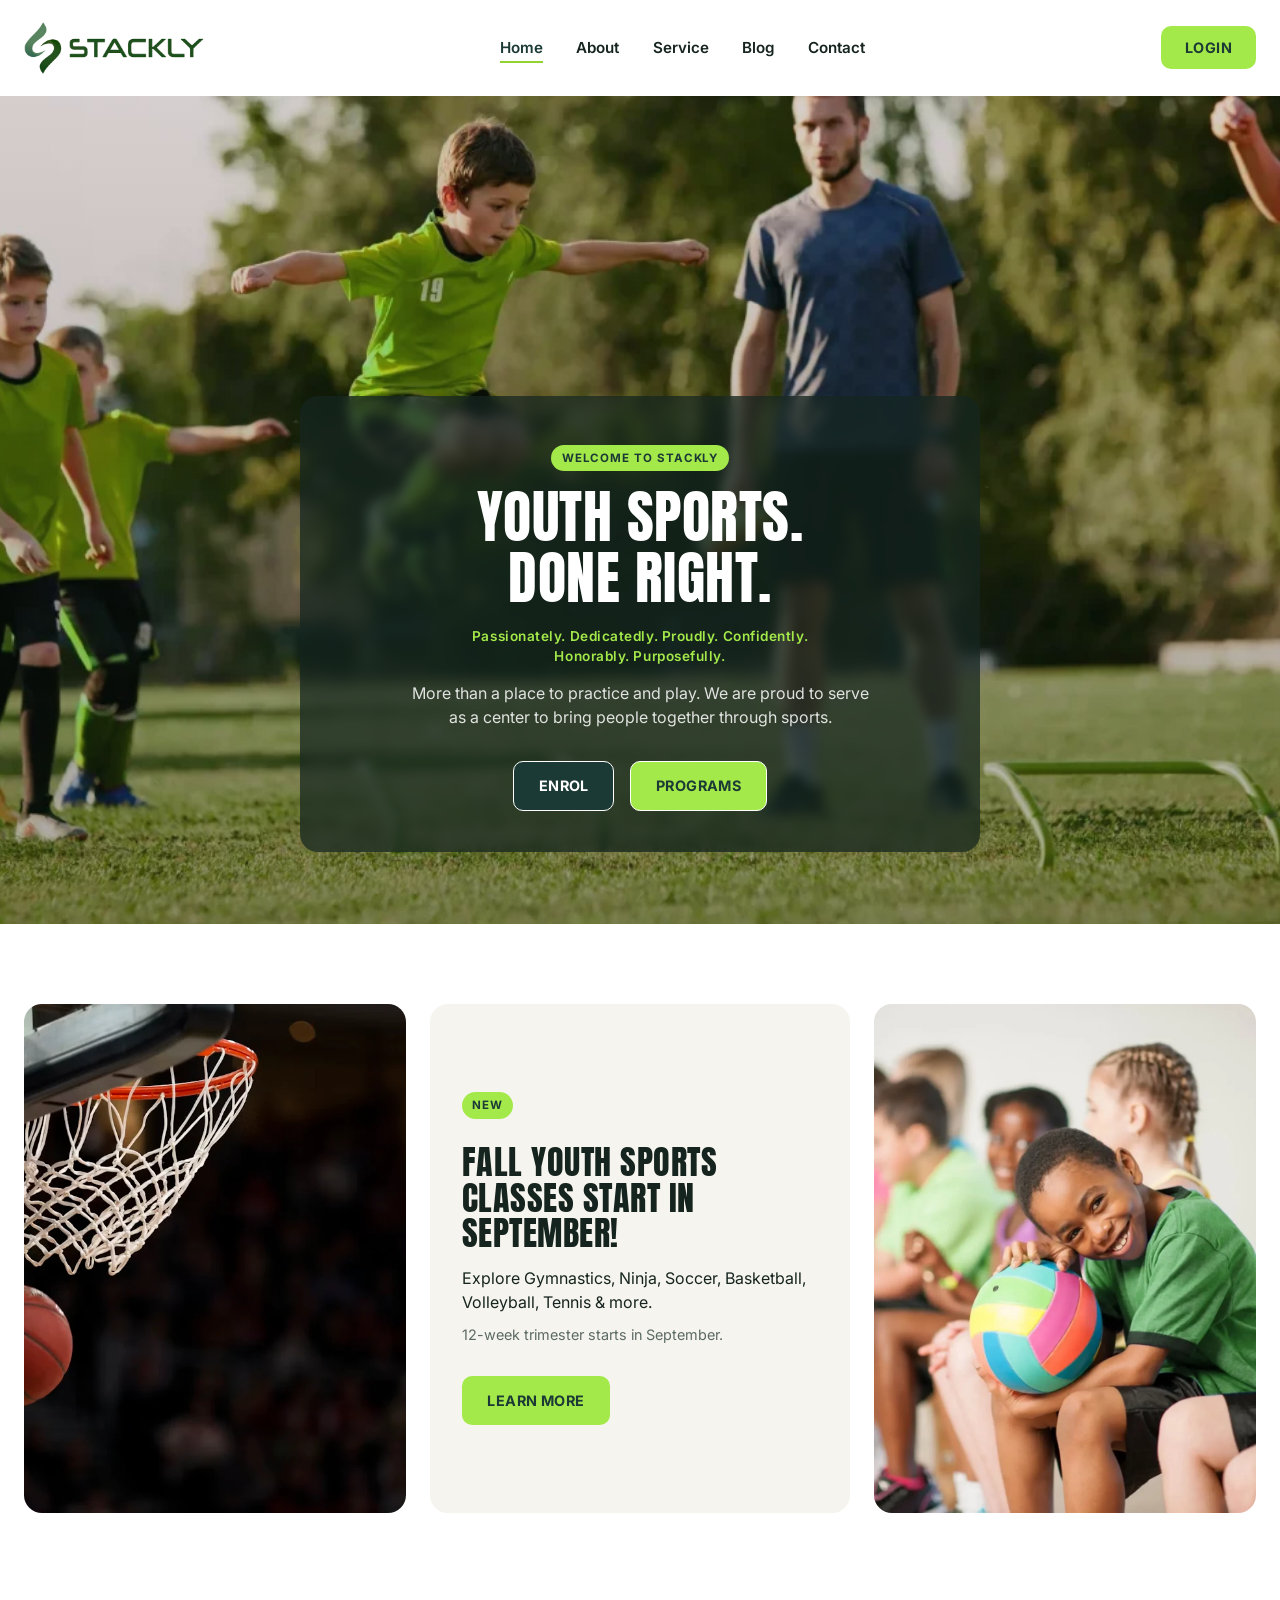
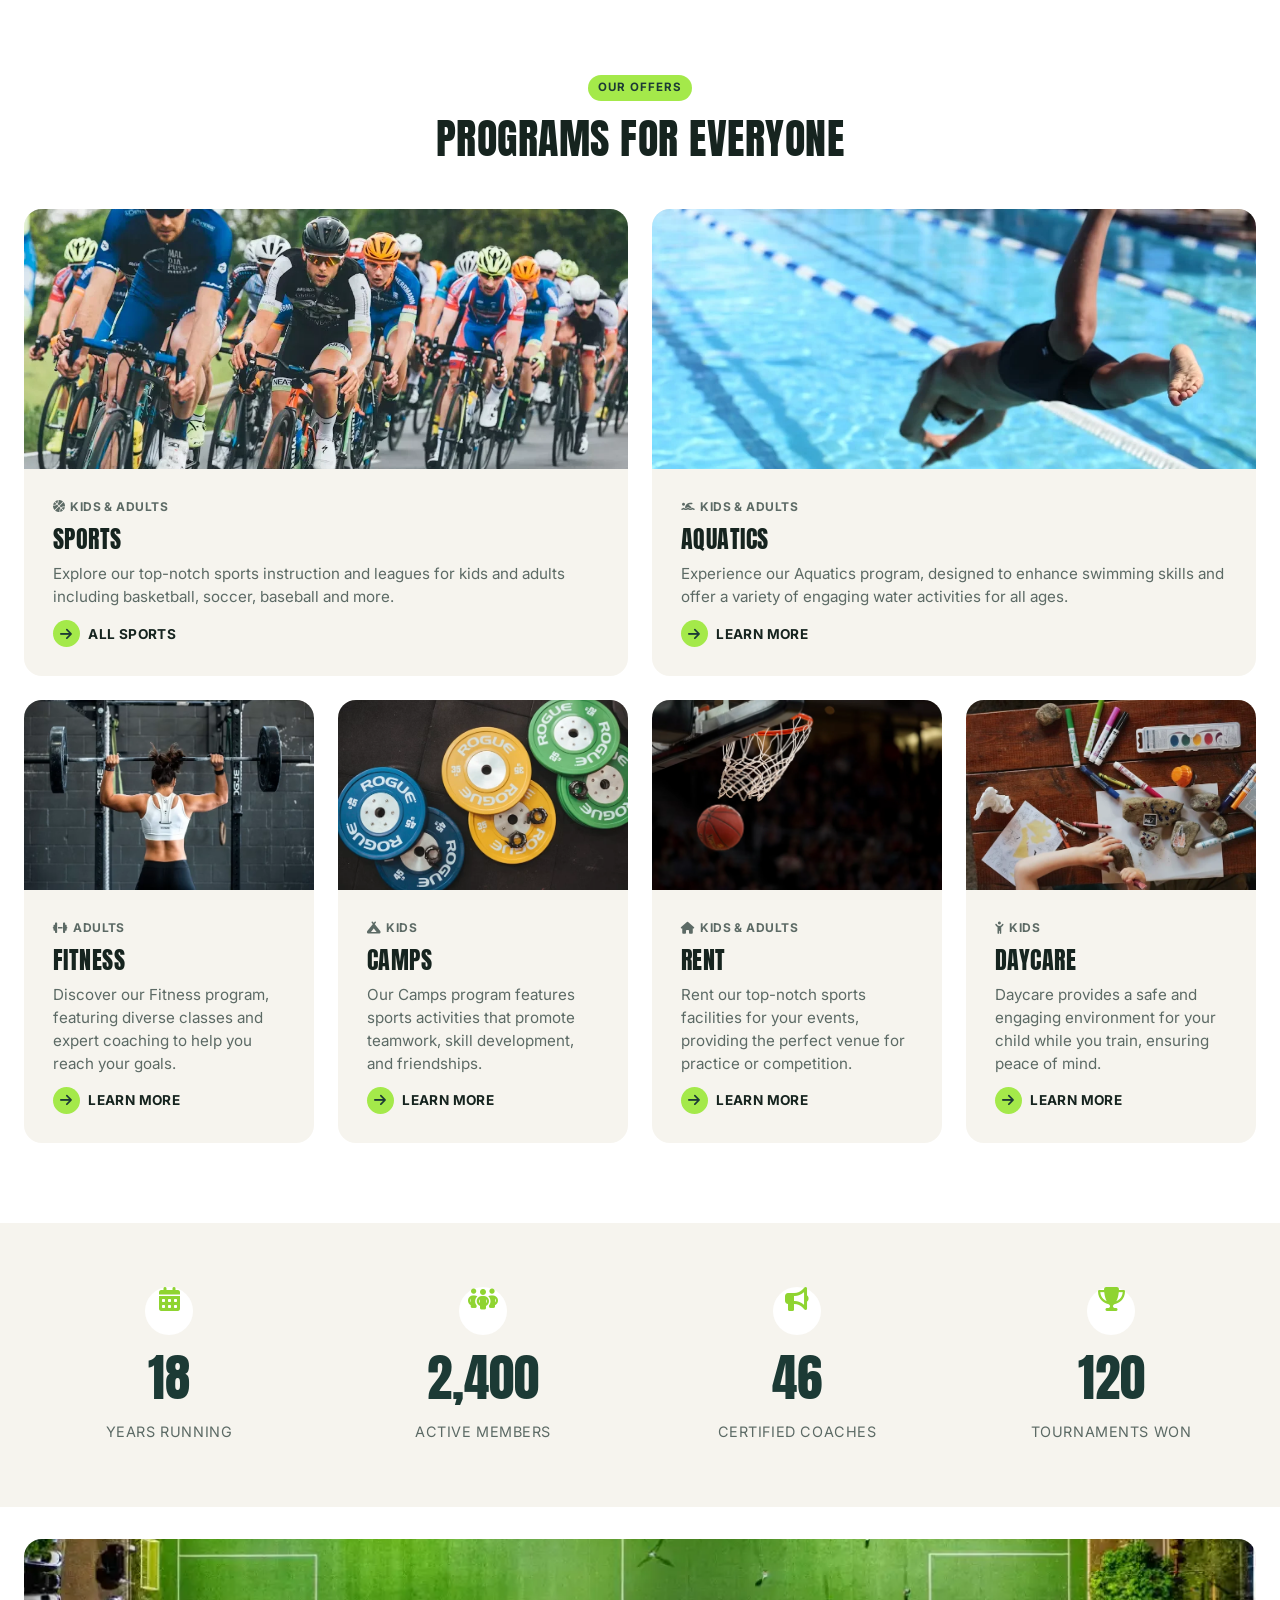
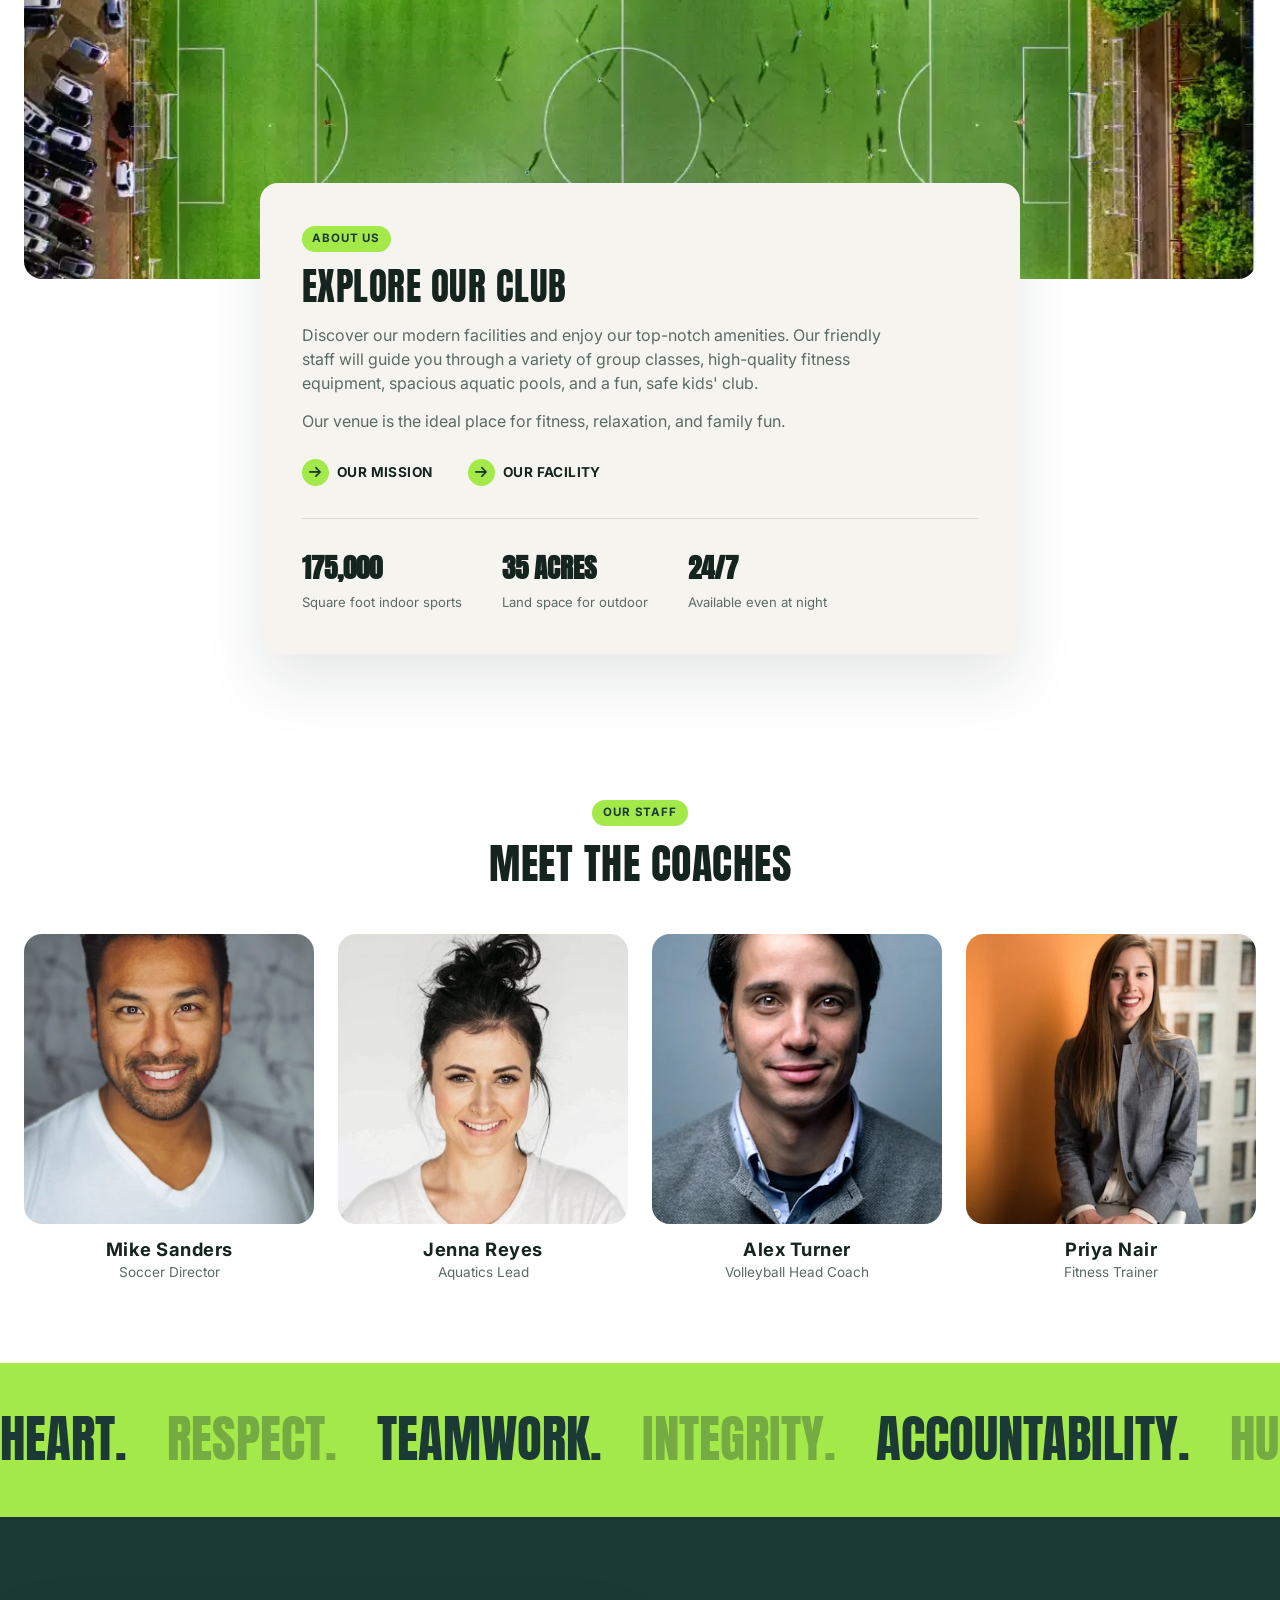
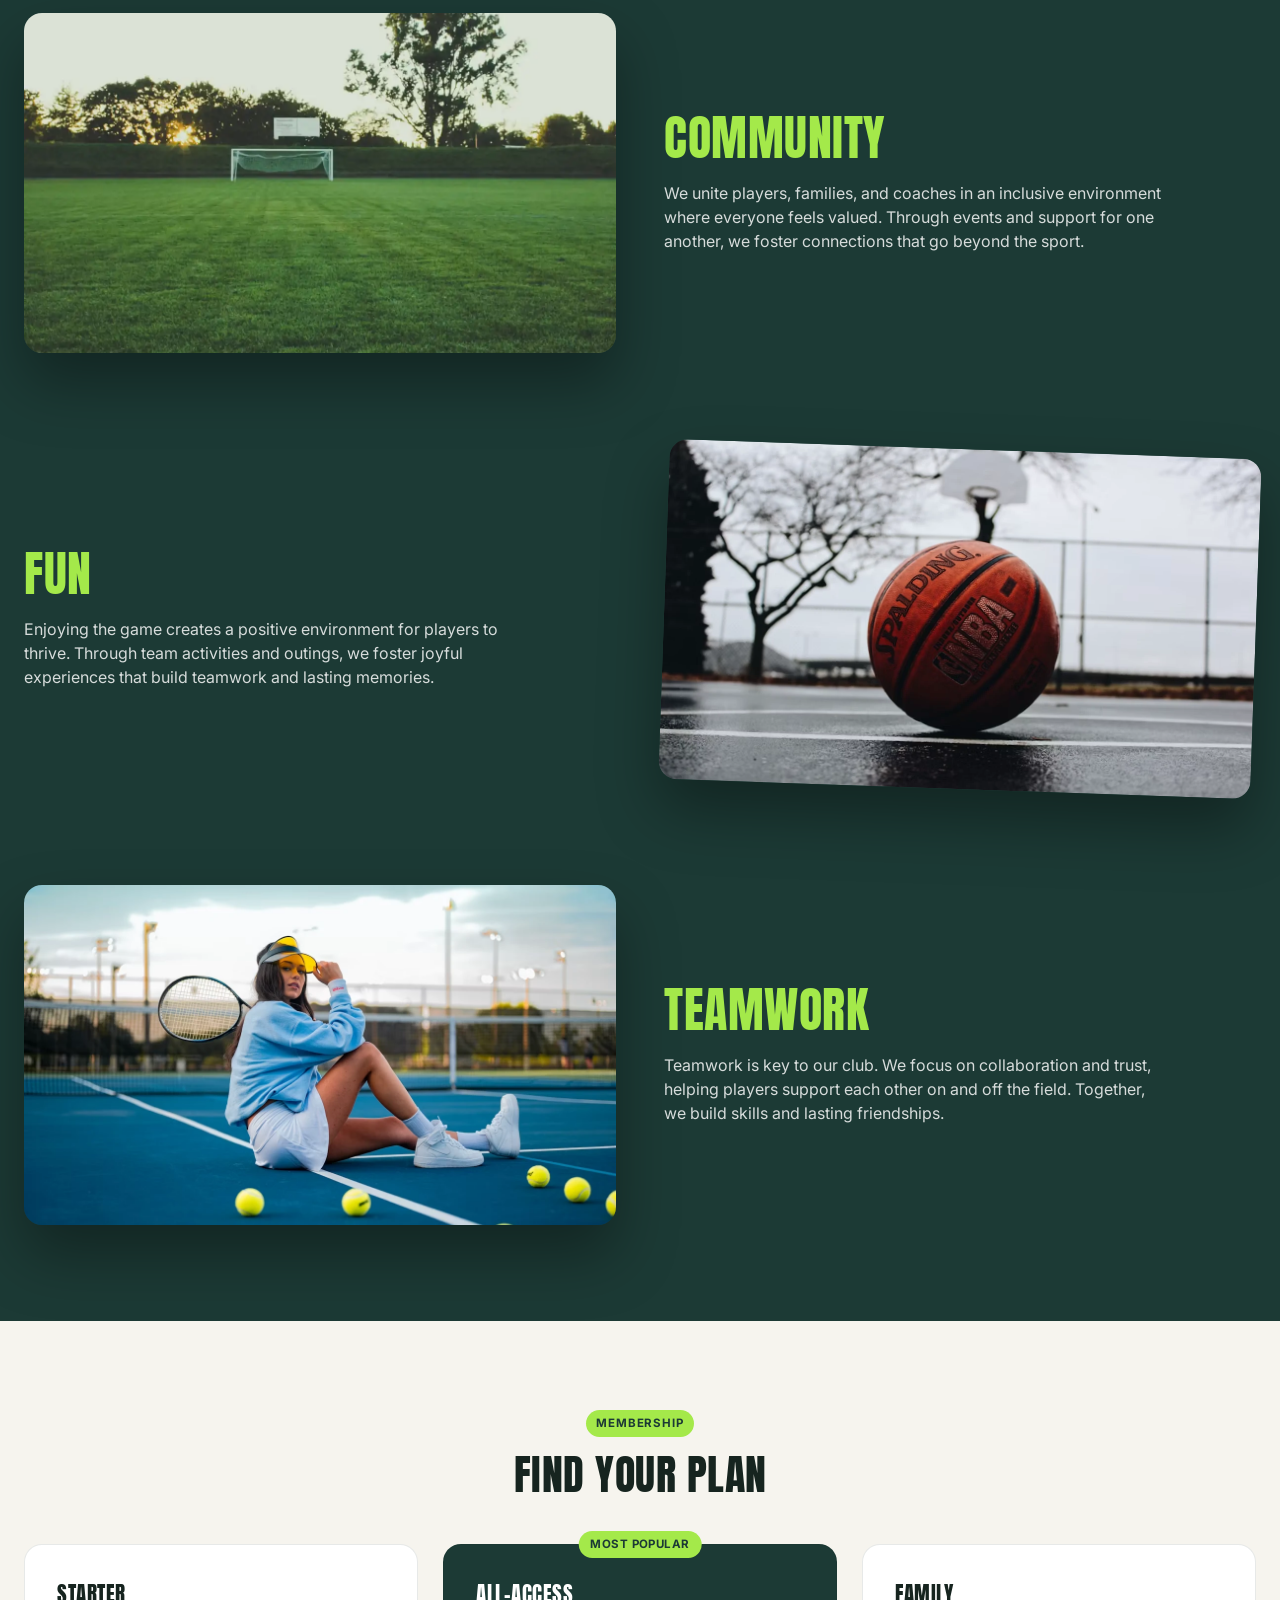
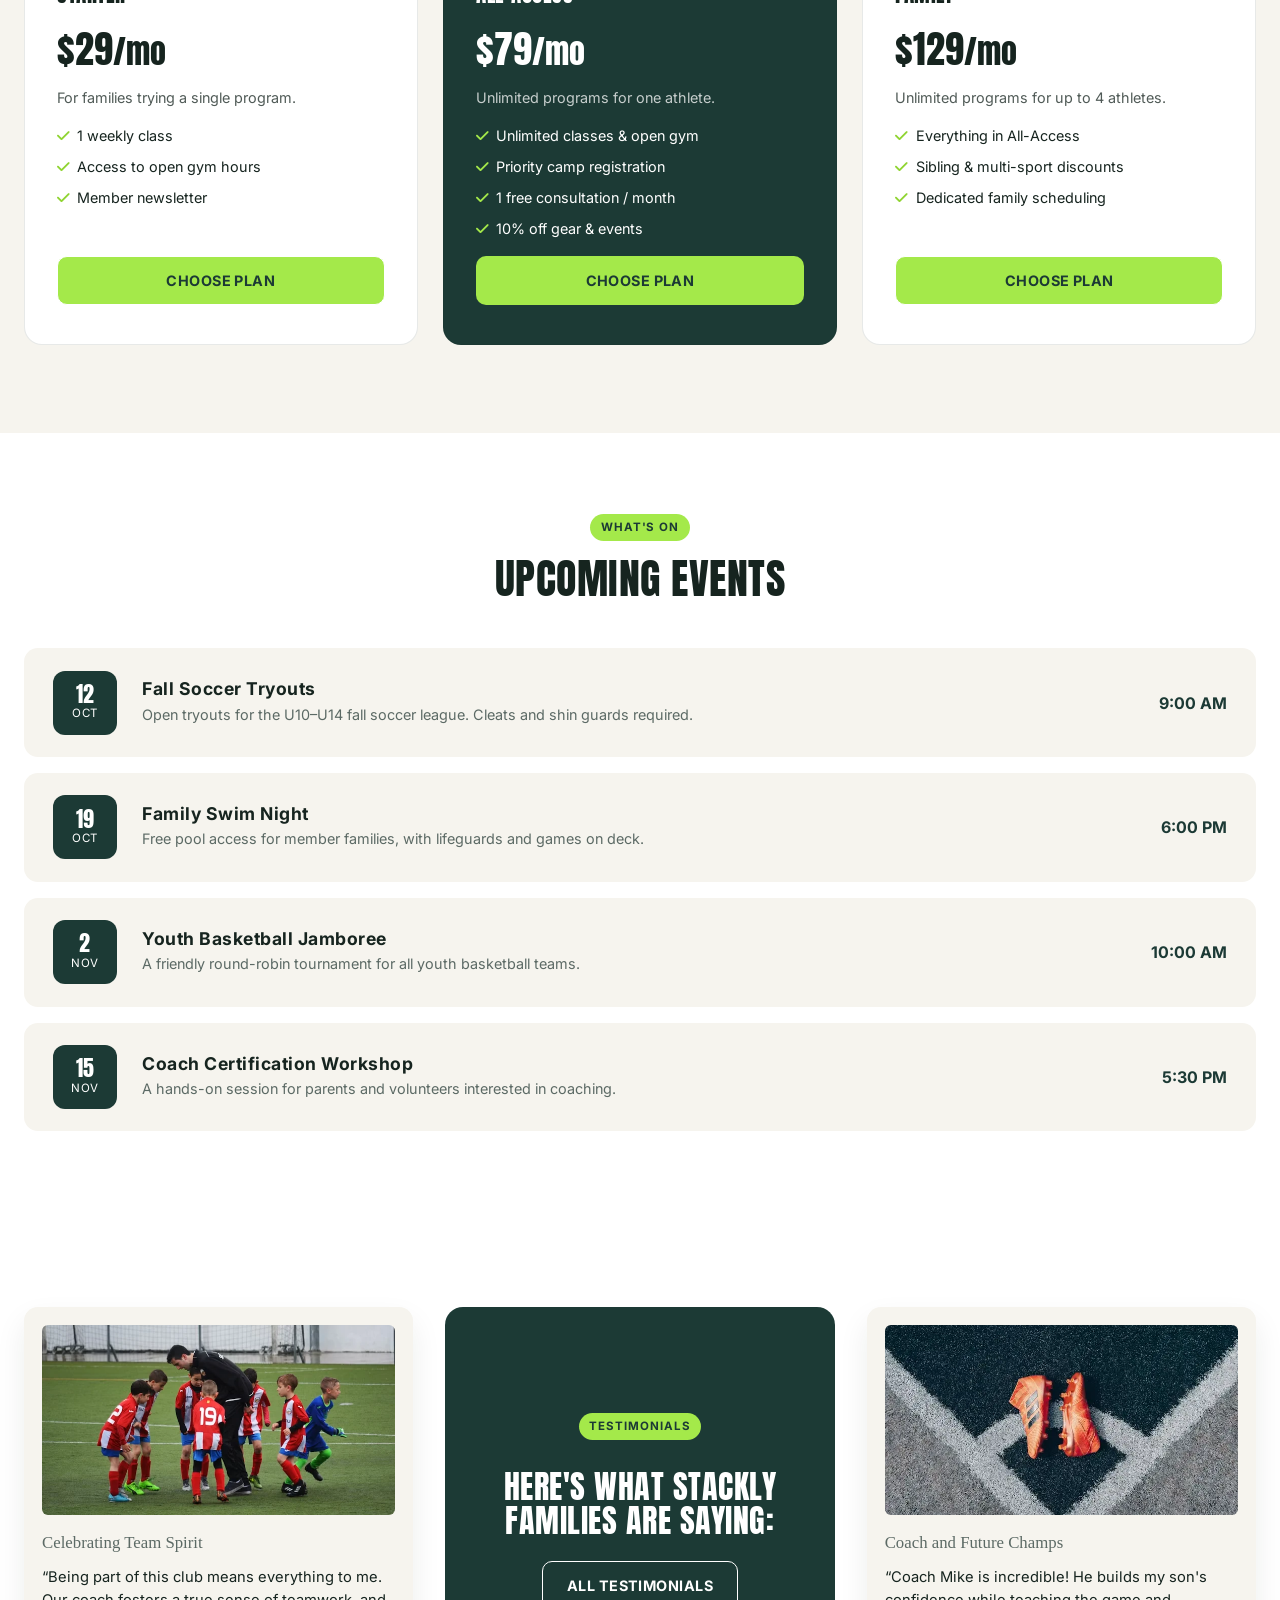
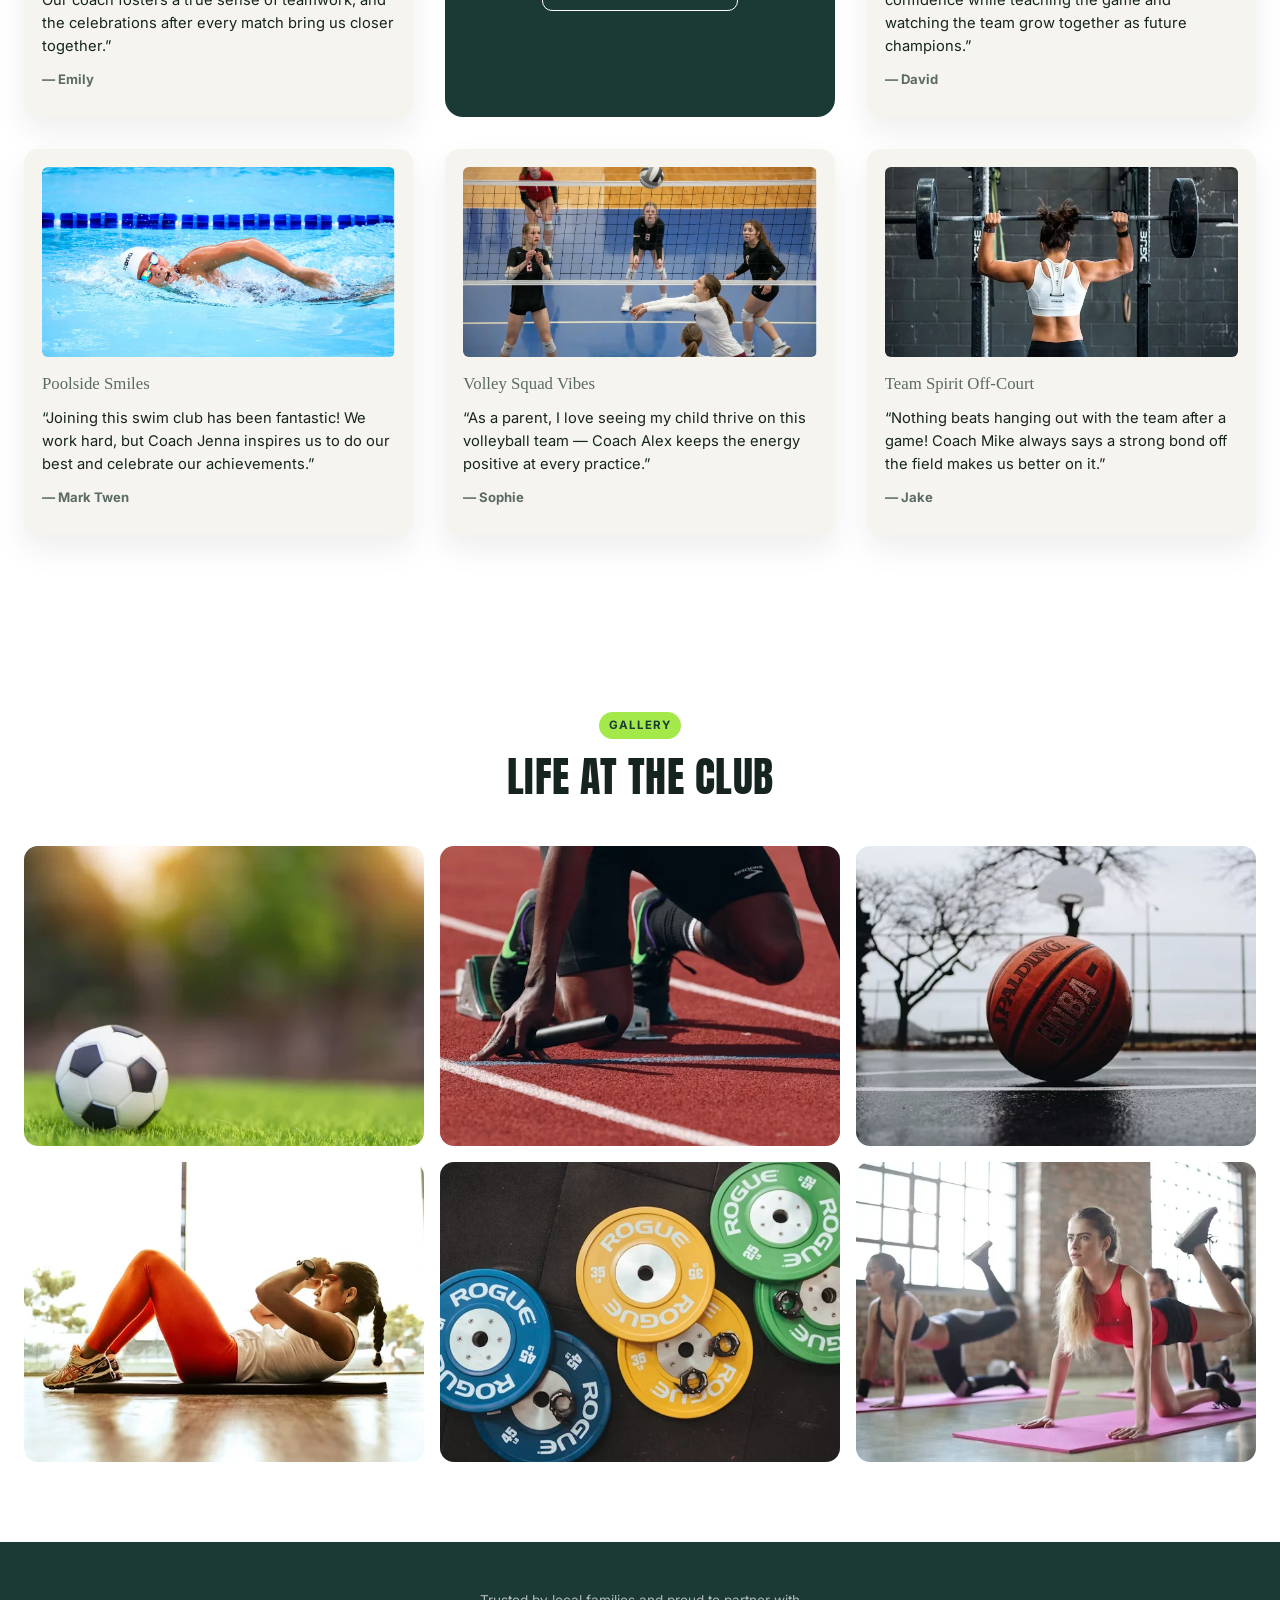
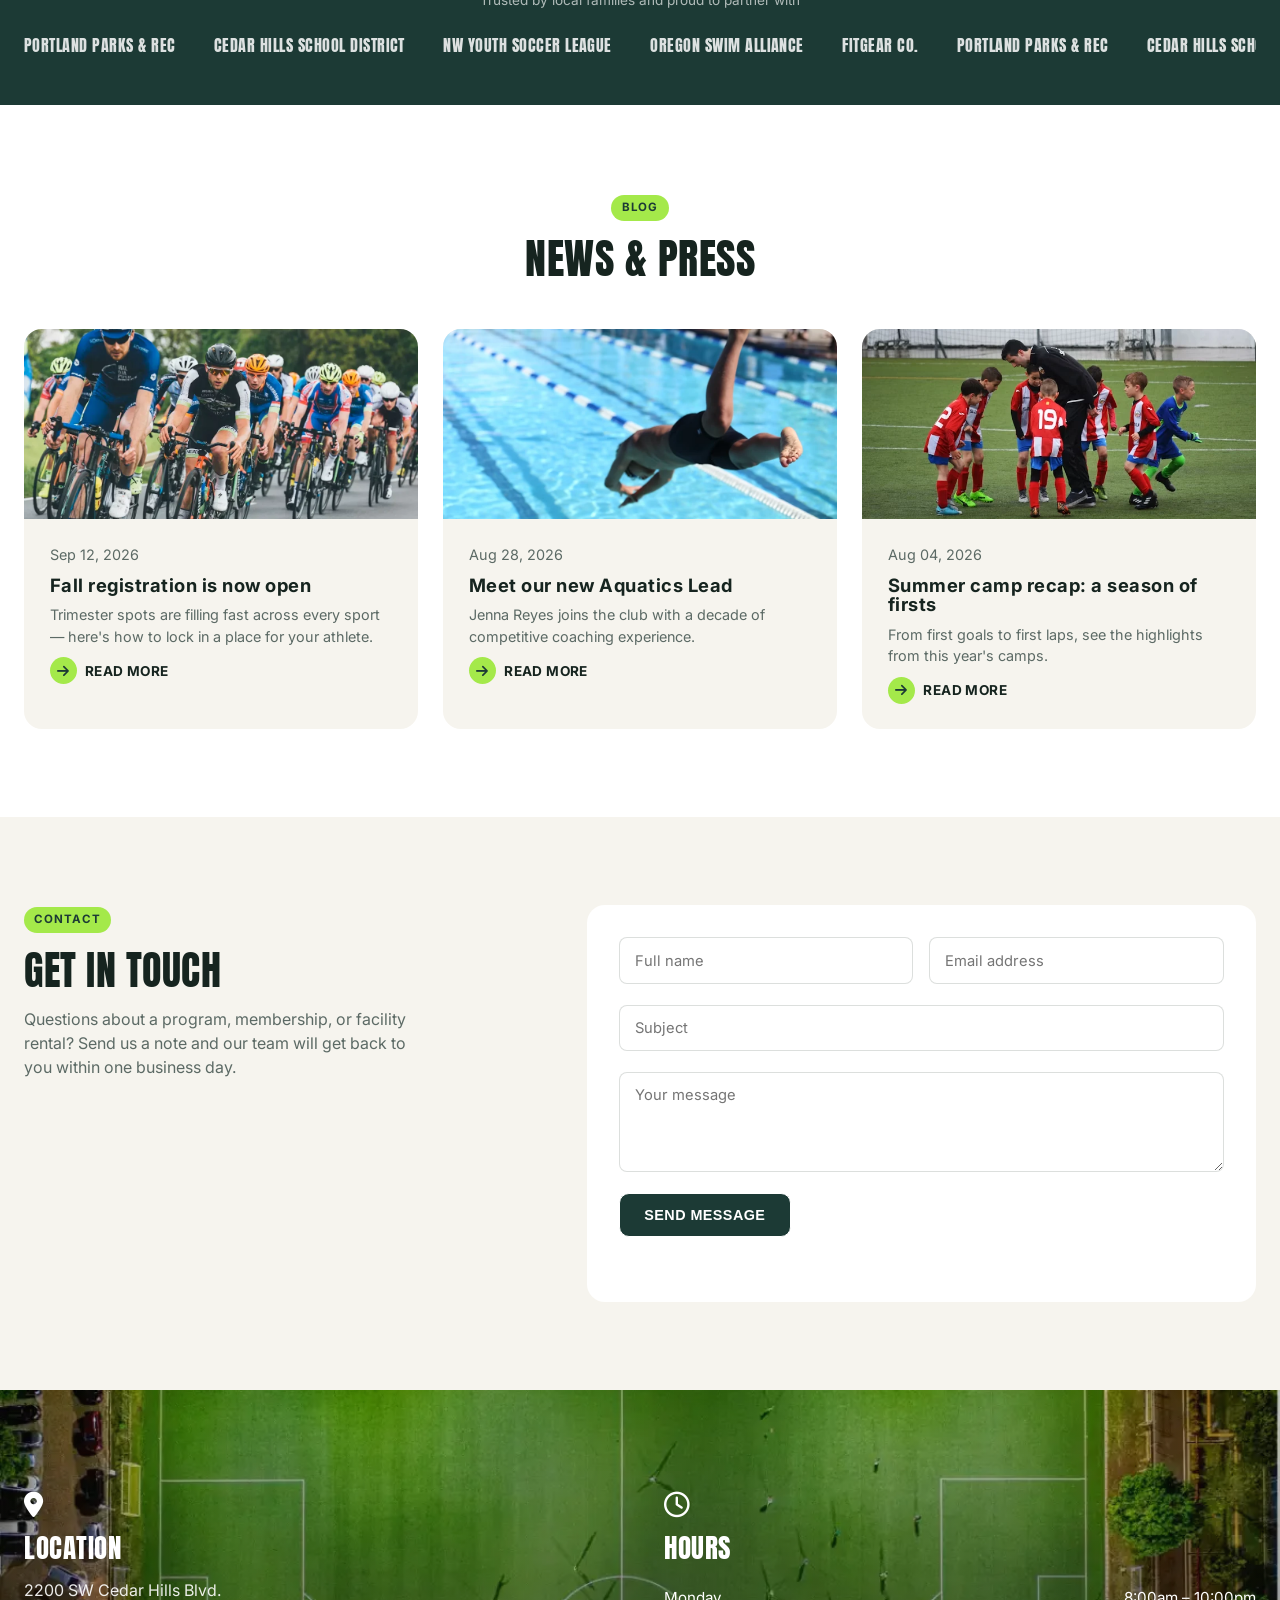
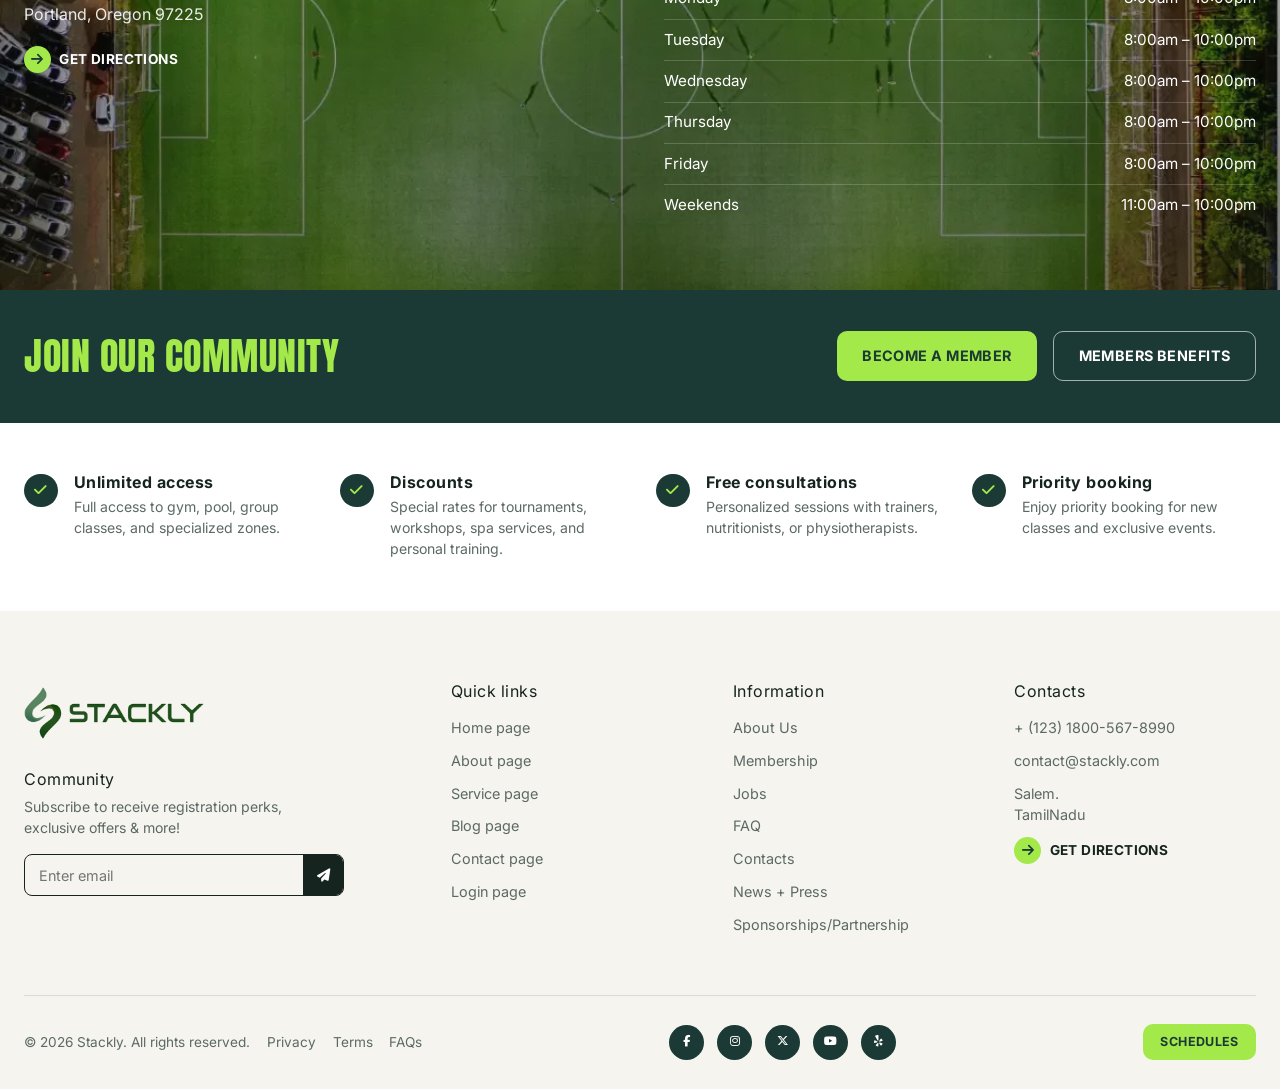
==== commit 651e43d9: "bugs are completed" ====
--- a/index.html
+++ b/index.html
@@ -197,8 +197,8 @@
     <p>Our venue is the ideal place for fitness, relaxation, and family fun.</p>
 
     <div class="explore-links">
-      <a href="#about" class="link-arrow">Our mission</a>
-      <a href="#about" class="link-arrow">Our facility</a>
+      <a href="./404.html" class="link-arrow">Our mission</a>
+      <a href="./404.html" class="link-arrow">Our facility</a>
     </div>
 
     <div class="stats">
@@ -314,7 +314,7 @@
         <li>Access to open gym hours</li>
         <li>Member newsletter</li>
       </ul>
-      <a href="#login" class="btn btn-outline">Choose plan</a>
+      <a href="./login.html" class="btn btn-outline">Choose plan</a>
     </article>
     <article class="price-card price-featured reveal" data-reveal>
       <span class="price-badge">Most popular</span>
@@ -327,7 +327,7 @@
         <li>1 free consultation / month</li>
         <li>10% off gear &amp; events</li>
       </ul>
-      <a href="#login" class="btn btn-lime">Choose plan</a>
+      <a href="./login.html" class="btn btn-lime">Choose plan</a>
     </article>
     <article class="price-card reveal" data-reveal="zoom">
       <h3>Family</h3>
@@ -338,7 +338,7 @@
         <li>Sibling &amp; multi-sport discounts</li>
         <li>Dedicated family scheduling</li>
       </ul>
-      <a href="#login" class="btn btn-outline">Choose plan</a>
+      <a href="./login.html" class="btn btn-outline">Choose plan</a>
     </article>
   </div>
 </section>
@@ -579,8 +579,8 @@
   <div class="join-bar">
     <h2>Join our community</h2>
     <div class="join-buttons">
-      <a href="#login" class="btn btn-lime">Become a member</a>
-      <a href="#service" class="btn btn-outline-light">Members benefits</a>
+      <a href="./login.html" class="btn btn-lime">Become a member</a>
+      <a href="./service.html" class="btn btn-outline-light">Members benefits</a>
     </div>
   </div>
   <div class="perks">
